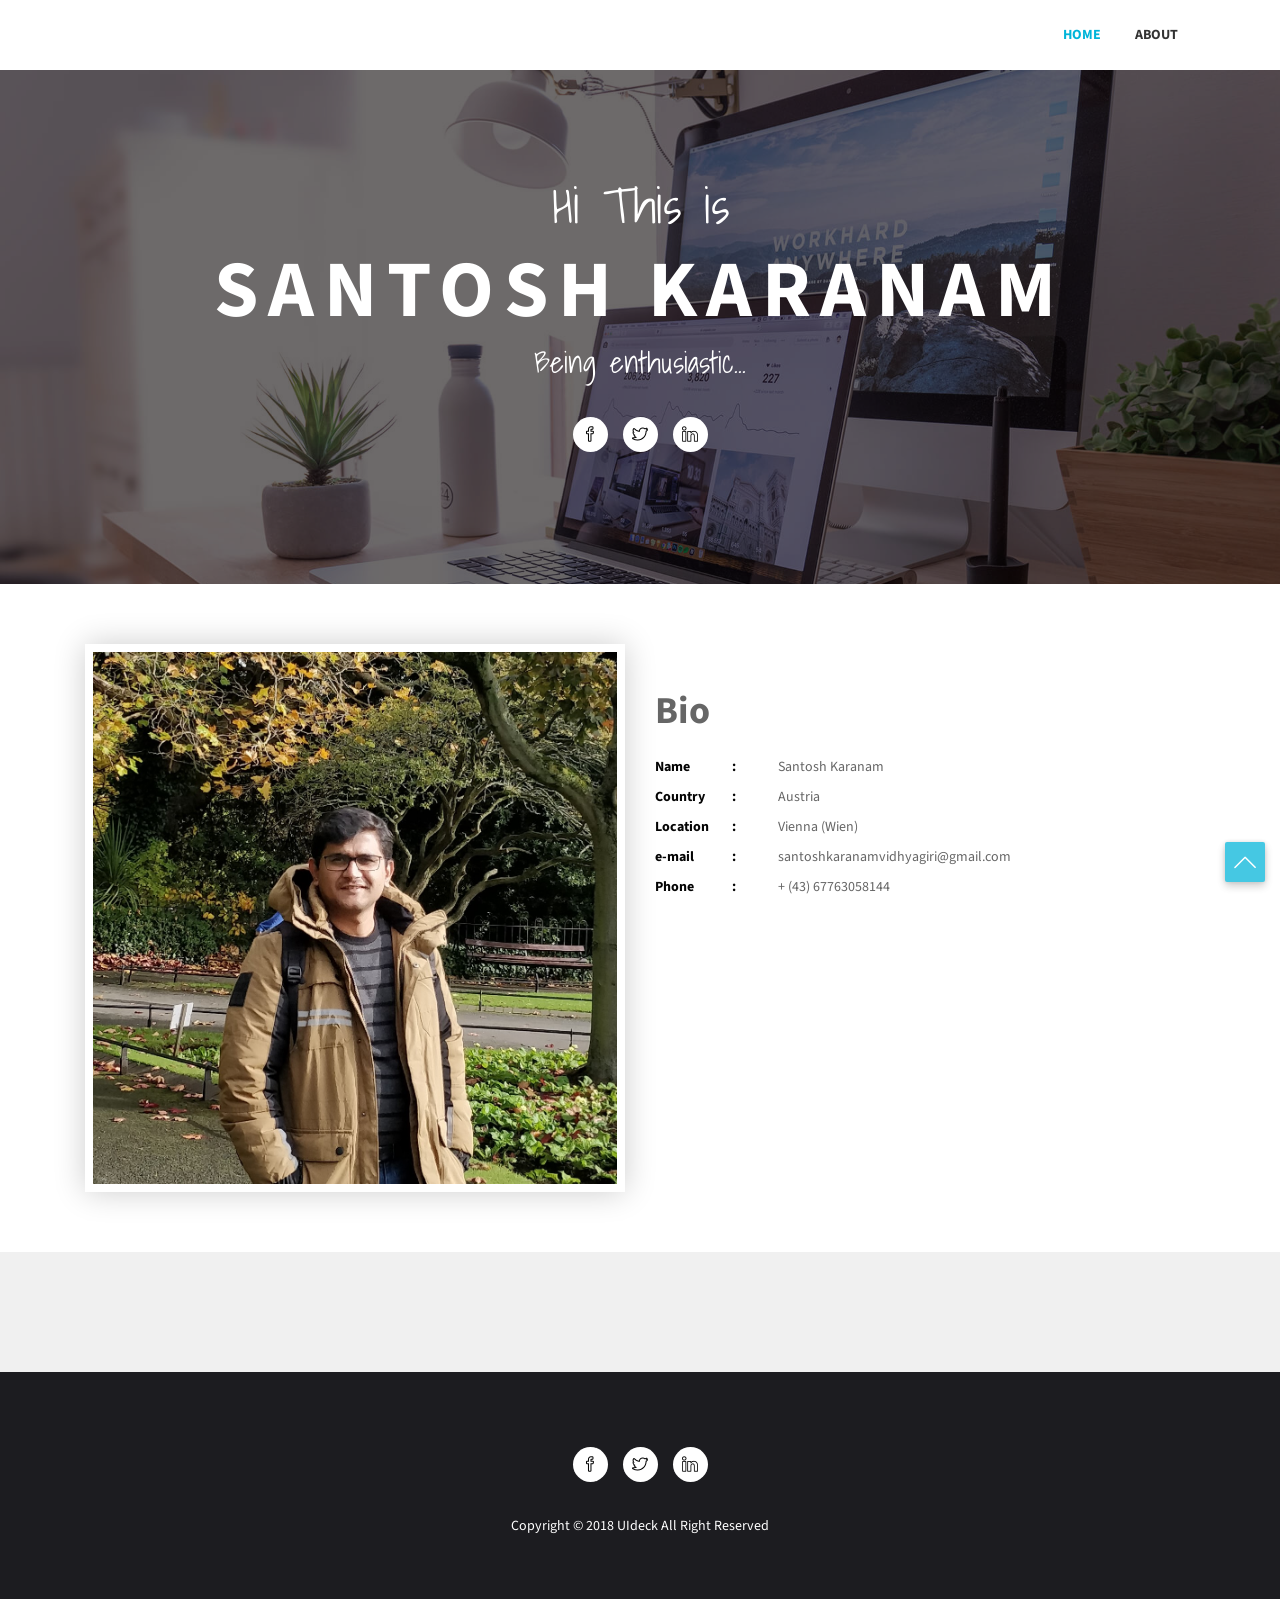
==== index.html @ ffcfb370 "updated page" ====
<!DOCTYPE html>
<html lang="en">
  <head>
    <!-- Required meta tags -->
    <meta charset="utf-8">
    <meta name="viewport" content="width=device-width, initial-scale=1, shrink-to-fit=no">

    <title>MeetMe - Resume Website Template</title>

    <!-- Bootstrap CSS -->
    <link rel="stylesheet" type="text/css" href="assets/css/bootstrap.min.css" >
    <!-- Fonts -->
    <link rel="stylesheet" type="text/css" href="assets/fonts/font-awesome.min.css">
    <!-- Icon -->
    <link rel="stylesheet" type="text/css" href="assets/fonts/simple-line-icons.css">
    <!-- Slicknav -->
    <link rel="stylesheet" type="text/css" href="assets/css/slicknav.css">
    <!-- Menu CSS -->
    <link rel="stylesheet" type="text/css" href="assets/css/menu_sideslide.css">
    <!-- Slider CSS -->
    <link rel="stylesheet" type="text/css" href="assets/css/slide-style.css">
    <!-- Nivo Lightbox -->
    <link rel="stylesheet" type="text/css" href="assets/css/nivo-lightbox.css" >
    <!-- Animate -->
    <link rel="stylesheet" type="text/css" href="assets/css/animate.css">
    <!-- Main Style -->
    <link rel="stylesheet" type="text/css" href="assets/css/main.css">
    <!-- Responsive Style -->
    <link rel="stylesheet" type="text/css" href="assets/css/responsive.css">

  </head>
  <body>

    <!-- Header Area wrapper Starts -->
    <header id="header-wrap">
      <!-- Navbar Start -->
      <nav class="navbar navbar-expand-lg fixed-top scrolling-navbar indigo">
        <div class="container">
          <!-- Brand and toggle get grouped for better mobile display -->
          <div class="navbar-header">
            <button class="navbar-toggler" type="button" data-toggle="collapse" data-target="#main-navbar" aria-controls="main-navbar" aria-expanded="false" aria-label="Toggle navigation">
              <span class="navbar-toggler-icon"></span>
              <span class="icon-menu"></span>
              <span class="icon-menu"></span>
              <span class="icon-menu"></span>
            </button>
            <a href="index.html" class="navbar-brand"><img src="assets/img/logo.png" alt=""></a>
          </div>
          <div class="collapse navbar-collapse" id="main-navbar">
            <ul class="onepage-nev navbar-nav mr-auto w-100 justify-content-end clearfix">
              <li class="nav-item active">
                <a class="nav-link" href="#hero-area">
                  Home
                </a>
              </li>
              <li class="nav-item">
                <a class="nav-link" href="#about">
                  About
                </a>
              </li>
              <!-- <li class="nav-item">
                <a class="nav-link" href="#services">
                  Services
                </a>
              </li> -->
              <!-- <li class="nav-item">
                <a class="nav-link" href="#resume">
                  Resume
                </a>
              </li> -->
              <!-- <li class="nav-item">
                <a class="nav-link" href="#portfolios">
                  Work
                </a>
              </li> -->
              <!-- <li class="nav-item">
                <a class="nav-link" href="#contact">
                  Contact
                </a>
              </li> -->
            </ul>
          </div>
        </div>

        <!-- Mobile Menu Start -->
        <ul class="onepage-nev mobile-menu">
          <li>
            <a href="#home">Home</a>
          </li>
          <li>
            <a href="#about">about</a>
          </li>
          <!-- <li>
            <a href="#services">Services</a>
          </li> -->
          <!-- <li>
            <a href="#resume">resume</a>
          </li> -->
          <!-- <li>
            <a href="#portfolio">Work</a>
          </li> -->
          <!-- <li>
            <a href="#contact">Contact</a>
          </li> -->
        </ul>
        <!-- Mobile Menu End -->
      </nav>
      <!-- Navbar End -->

      <!-- Hero Area Start -->
      <div id="hero-area" class="hero-area-bg">
        <div class="overlay"></div>
        <div class="container">
          <div class="row">
            <div class="col-md-12 col-sm-12 text-center">
              <div class="contents">
                <h5 class="script-font wow fadeInUp" data-wow-delay="0.2s">Hi This is</h5>
                <h2 class="head-title wow fadeInUp" data-wow-delay="0.4s">Santosh Karanam</h2>
                <p class="script-font wow fadeInUp" data-wow-delay="0.6s">Being enthusiastic...</p>
                <ul class="social-icon wow fadeInUp" data-wow-delay="0.8s">
                  <li>
                    <a class="facebook" href="https://www.facebook.com/santosh.karanam.52"><i class="icon-social-facebook"></i></a>
                  </li>
                  <li>
                    <a class="twitter" href="https://twitter.com/santoshkaranam1"><i class="icon-social-twitter"></i></a>
                  </li>
                  <li>
                    <a class="linkedin" href="www.linkedin.com/in/santoshkaranam"><i class="icon-social-linkedin"></i></a>
                  </li>
                </ul>
              </div>
            </div>
          </div>
        </div>
      </div>
      <!-- Hero Area End -->

    </header>
    <!-- Header Area wrapper End -->

    <!-- About Section Start -->
    <section id="about" class="section-padding">
      <div class="container">
        <div class="row">
          <div class="col-lg-6 col-md-6 col-sm-12 col-xs-12">
            <div class="img-thumb wow fadeInLeft" data-wow-delay="0.3s">
              <img class="img-fluid" src="assets/img/about/about-1.jpg" alt="">
            </div>
          </div> 
          <div class="col-lg-6 col-md-6 col-sm-12 col-xs-12">
            <div class="profile-wrapper wow fadeInRight" data-wow-delay="0.3s">
              <h3>Bio</h3>
              <p></p>
              <div class="about-profile">
                <ul class="admin-profile">
                  <li><span class="pro-title"> Name </span> <span class="pro-detail">Santosh Karanam</span></li>
                  <li><span class="pro-title"> Country </span> <span class="pro-detail">Austria</span></li>
                  <li><span class="pro-title"> Location </span> <span class="pro-detail">Vienna (Wien)</span></li>
                  <li><span class="pro-title"> e-mail </span> <span class="pro-detail">santoshkaranamvidhyagiri@gmail.com</span></li>
                  <li><span class="pro-title"> Phone </span> <span class="pro-detail">+ (43) 67763058144</span></li>
                </ul>
              </div>
            </div>
          </div>   
        </div>
      </div>
    </section>
    <!-- About Section End -->

    <!-- Services Section Start -->
    <section id="services" class="services section-padding">
      <!-- <h2 class="section-title wow flipInX" data-wow-delay="0.4s">What I do</h2> -->
      <div class="container">
        <div class="row">
          <!-- Services item -->
          <!-- <div class="col-md-6 col-lg-3 col-xs-12">
            <div class="services-item wow fadeInDown" data-wow-delay="0.3s">
              <div class="icon">
                <i class="icon-grid"></i>
              </div>
              <div class="services-content">
                <h3><a href="#">Full Stack Development</a></h3>
                <p>Hands on with react JS, .Net core, Postgres, Azure services</p>
              </div>
            </div>
          </div> -->
          <!-- Services item -->
          <!-- <div class="col-md-6 col-lg-3 col-xs-12">
            <div class="services-item wow fadeInDown" data-wow-delay="0.6s">
              <div class="icon">
                <i class="icon-layers"></i>
              </div>
              <div class="services-content">
                <h3><a href="#">Architecture</a></h3>
                <p>Lorem ipsum dolor sit amet, consectetur adipiscing elit. Suspendisse condi.</p>
              </div>
            </div>
          </div> -->
          <!-- Services item -->
          <!-- <div class="col-md-6 col-lg-3 col-xs-12">
            <div class="services-item wow fadeInDown" data-wow-delay="0.9s">
              <div class="icon">
                <i class="icon-briefcase"></i>
              </div>
              <div class="services-content">
                <h3><a href="#">Business Branding</a></h3>
                <p>Lorem ipsum dolor sit amet, consectetur adipiscing elit. Suspendisse condi.</p>
              </div>
            </div>
          </div> -->
          <!-- Services item -->
          <!-- <div class="col-md-6 col-lg-3 col-xs-12">
            <div class="services-item wow fadeInDown" data-wow-delay="1.2s">
              <div class="icon">
                <i class="icon-bubbles"></i>
              </div>
              <div class="services-content">
                <h3><a href="#">Consultancy</a></h3>
                <p>Lorem ipsum dolor sit amet, consectetur adipiscing elit. Suspendisse condi.</p>
              </div>
            </div>
          </div>
        </div>
      </div> -->
    </section>
    <!-- Services Section End -->

    <!-- Resume Section Start -->
    <!-- <div id="resume" class="section-padding">
      <div class="container">
        <div class="row">
          <div class="col-lg-6 col-md-6 col-sm-6">
            <div class="education wow fadeInRight" data-wow-delay="0.3s">
              <ul class="timeline">
                <li>
                  <i class="icon-graduation"></i>
                  <h2 class="timelin-title">Education</h2>
                </li>
                <li>
                  <div class="content-text">
                    <h3 class="line-title">Bsc In CSE - Yale University</h3>
                    <span>2012 - 2016</span>
                    <p class="line-text">Expenses as material breeding insisted building to in. Continual so distrusts pronounce by unwilling listening. Thing do taste on we manor.</p>
                  </div>
                </li>
                <li>
                  <div class="content-text">
                    <h3 class="line-title">Higher Secondary School - San Francisco College</h3>
                    <span>2010 - 2012</span>
                    <p class="line-text">Expenses as material breeding insisted building to in. Continual so distrusts pronounce by unwilling listening. Thing do taste on we manor.</p>
                  </div>
                </li>
                <li>
                  <div class="content-text">
                    <h3 class="line-title">Secondary School - Labratory High School</h3>
                    <span>2005 - 2010</span>
                    <p class="line-text">Expenses as material breeding insisted building to in. Continual so distrusts pronounce by unwilling listening. Thing do taste on we manor.</p>
                  </div>
                </li>
              </ul>
            </div>
          </div>
          <div class="col-lg-6 col-md-6 col-sm-6">
            <div class="experience wow fadeInRight" data-wow-delay="0.6s">
              <ul class="timeline">
                <li>
                  <i class="icon-briefcase"></i>
                  <h2 class="timelin-title">Experience</h2>
                </li>
                <li>
                  <div class="content-text">
                    <h3 class="line-title">Art Director - Tesla Inc.</h3>
                    <span>Jan 2018 - Present</span>
                    <p class="line-text">Expenses as material breeding insisted building to in. Continual so distrusts pronounce by unwilling listening. Thing do taste on we manor.</p>
                  </div>
                </li>
                <li>
                  <div class="content-text">
                    <h3 class="line-title">UX/UI Designer - Samsung</h3>
                    <span>Nov 2016 - Dec 2017</span>
                    <p class="line-text">Expenses as material breeding insisted building to in. Continual so distrusts pronounce by unwilling listening. Thing do taste on we manor.</p>
                  </div>
                </li>
                <li>
                  <div class="content-text">
                    <h3 class="line-title">Intern UI Designer - UIdeck</h3>
                    <span>Mar 2015 - Oct 2016</span>
                    <p class="line-text">Expenses as material breeding insisted building to in. Continual so distrusts pronounce by unwilling listening. Thing do taste on we manor.</p>
                  </div>
                </li>
              </ul>
            </div>
          </div>
        </div>
      </div>
    </div> -->
    <!-- Resume Section End -->

    <!-- Portfolio Section -->
   
    <!-- Portfolio Section Ends --> 

    <!-- Counter Area Start-->
    <!-- <section class="counter-section section-padding">
      <div class="container">
        <div class="row">
          <!-- Counter Item -->
          <!-- <div class="col-md-3 col-sm-6 work-counter-widget text-center">
            <div class="counter wow fadeInDown" data-wow-delay="0.3s">
              <div class="icon"><i class="icon-briefcase"></i></div>
              <div class="counterUp">250</div>
              <p>Project Working</p>
            </div>
          </div> -->
          <!-- Counter Item -->
          <!-- <div class="col-md-3 col-sm-6 work-counter-widget text-center">
            <div class="counter wow fadeInDown" data-wow-delay="0.6s">
              <div class="icon"><i class="icon-check"></i></div>
              <div class="counterUp">950</div>
              <p>Project Done</p>
            </div>
          </div> -->
          <!-- Counter Item -->
          <!-- <div class="col-md-3 col-sm-6 work-counter-widget text-center">
            <div class="counter wow fadeInDown" data-wow-delay="0.9s">
              <div class="icon"><i class="icon-diamond"></i></div>
              <div class="counterUp">150</div>
              <p>Awards Received</p>
            </div>
          </div> -->
          <!-- Counter Item -->
          <!-- <div class="col-md-3 col-sm-6 work-counter-widget text-center">
            <div class="counter wow fadeInDown" data-wow-delay="1.2s">
              <div class="icon"><i class="icon-heart"></i></div>
              <div class="counterUp">299</div>
              <p>Happy Clients</p>
            </div>
          </div>
        </div>
      </div>
    </section> --> 
    <!-- Counter Area End-->

    <!-- Contact Section Start -->
    <!-- <section id="contact" class="section-padding">      
      <div class="contact-form">
        <div class="container">
          <div class="row contact-form-area wow fadeInUp" data-wow-delay="0.4s">          
            <div class="col-md-6 col-lg-6 col-sm-12">
              <div class="contact-block">
                <h2>Contact Form</h2>
                <form id="contactForm">
                  <div class="row">
                    <div class="col-md-6">
                      <div class="form-group">
                        <input type="text" class="form-control" id="name" name="name" placeholder="Name" required data-error="Please enter your name">
                        <div class="help-block with-errors"></div>
                      </div>                                 
                    </div>
                    <div class="col-md-6">
                      <div class="form-group">
                        <input type="text" placeholder="Email" id="email" class="form-control" name="email" required data-error="Please enter your email">
                        <div class="help-block with-errors"></div>
                      </div> 
                    </div>
                     <div class="col-md-12">
                      <div class="form-group">
                        <input type="text" placeholder="Subject" id="msg_subject" class="form-control" required data-error="Please enter your subject">
                        <div class="help-block with-errors"></div>
                      </div>
                    </div>
                    <div class="col-md-12">
                      <div class="form-group"> 
                        <textarea class="form-control" id="message" placeholder="Your Message" rows="5" data-error="Write your message" required></textarea>
                        <div class="help-block with-errors"></div>
                      </div>
                      <div class="submit-button">
                        <button class="btn btn-common" id="submit" type="submit">Send Message</button>
                        <div id="msgSubmit" class="h3 text-center hidden"></div> 
                        <div class="clearfix"></div> 
                      </div>
                    </div>
                  </div>            
                </form>
              </div>
            </div>
            <div class="col-md-6 col-lg-6 col-sm-12">
              <div class="footer-right-area wow fadeIn">
                <h2>Contact Address</h2>
                <div class="footer-right-contact">
                  <div class="single-contact">
                    <div class="contact-icon">
                      <i class="fa fa-map-marker"></i>
                    </div>
                    <p>Vienna, Austria</p>
                  </div>
                  <div class="single-contact">
                    <div class="contact-icon">
                      <i class="fa fa-envelope"></i>
                    </div>
                    <p><a href="mailto:santoshkaranamvidhyagiri@gmail.com">santoshkaranamvidhyagiri@gmail.com</a></p>
                  </div>
                  <div class="single-contact">
                    <div class="contact-icon">
                      <i class="fa fa-phone"></i>
                    </div>
                    <p><a href="#">+ (43) 67763058144</a></p>
                  </div>
                </div>
              </div>
            </div>
            <div class="col-md-12">
            <object style="border:0; height: 450px; width: 100%;" data="https://www.google.com/maps/embed?pb=!1m18!1m12!1m3!1d170129.5308978071!2d16.239975480876343!3d48.22059981606957!2m3!1f0!2f0!3f0!3m2!1i1024!2i768!4f13.1!3m3!1m2!1s0x476d079e5136ca9f%3A0xfdc2e58a51a25b46!2sVienna!5e0!3m2!1sen!2sat!4v1588271385421!5m2!1sen!2sat"></object>
            </div>
          </div>
        </div>
      </div>   
    </section> -->
    <!-- Contact Section End -->

    <!-- Footer Section Start -->
    <footer class="footer-area section-padding">
      <div class="container">
        <div class="row">
          <div class="col-md-12">
            <div class="footer-text text-center wow fadeInDown" data-wow-delay="0.3s">
              <ul class="social-icon">
                <li>
                  <a class="facebook" href="https://www.facebook.com/santosh.karanam.52"><i class="icon-social-facebook"></i></a>
                </li>
                <li>
                  <a class="twitter" href="https://twitter.com/santoshkaranam1"><i class="icon-social-twitter"></i></a>
                </li>
                <li>
                  <a class="instagram" href="https://www.linkedin.com/in/santoshkaranam"><i class="icon-social-linkedin"></i></a>
                </li> 
                <!-- <li>
                  <a class="instagram" href="#"><i class="icon-social-google"></i></a>
                </li> -->
              </ul>
              <p>Copyright © 2018 UIdeck All Right Reserved</p>
            </div>
          </div>
        </div>
      </div>
    </footer>
    <!-- Footer Section End -->

    <!-- Go to Top Link -->
    <a href="#" class="back-to-top">
      <i class="icon-arrow-up"></i>
    </a>

    <!-- jQuery first, then Popper.js, then Bootstrap JS -->
    <script src="assets/js/jquery-min.js"></script>
    <script src="assets/js/popper.min.js"></script>
    <script src="assets/js/bootstrap.min.js"></script>
    <script src="assets/js/jquery.mixitup.js"></script>
    <script src="assets/js/jquery.counterup.min.js"></script>
    <script src="assets/js/waypoints.min.js"></script>
    <script src="assets/js/wow.js"></script>
    <script src="assets/js/jquery.nav.js"></script>
    <script src="assets/js/jquery.easing.min.js"></script>  
    <script src="assets/js/nivo-lightbox.js"></script>
    <script src="assets/js/jquery.slicknav.js"></script>
    <script src="assets/js/main.js"></script>
    <script src="assets/js/form-validator.min.js"></script>
    <script src="assets/js/contact-form-script.min.js"></script>
    <script src="assets/js/map.js"></script>
      
  </body>
</html>
---- assets/fonts/simple-line-icons.css ----
@font-face {
	font-family: 'Simple-Line-Icons';
	src:url('../fonts/line-icons/Simple-Line-Icons.eot');
	src:url('../fonts/line-icons/Simple-Line-Icons.eot?#iefix') format('embedded-opentype'),
		url('../fonts/line-icons/Simple-Line-Icons.woff') format('woff'),
		url('../fonts/line-icons/Simple-Line-Icons.ttf') format('truetype'),
		url('../fonts/line-icons/Simple-Line-Icons.svg#Simple-Line-Icons') format('svg');
		font-weight: normal;
		font-style: normal;
}
/*
 Use the following CSS code if you want to have a class per icon.
 Instead of a list of all class selectors, you can use the generic [class*="icon-"] selector, but it's slower:
*/
.icon-user,
.icon-people,
.icon-user-female,
.icon-user-follow,
.icon-user-following,
.icon-user-unfollow,
.icon-login,
.icon-logout,
.icon-emotsmile,
.icon-phone,
.icon-call-end,
.icon-call-in,
.icon-call-out,
.icon-map,
.icon-location-pin,
.icon-direction,
.icon-directions,
.icon-compass,
.icon-layers,
.icon-menu,
.icon-list,
.icon-options-vertical,
.icon-options,
.icon-arrow-down,
.icon-arrow-left,
.icon-arrow-right,
.icon-arrow-up,
.icon-arrow-up-circle,
.icon-arrow-left-circle,
.icon-arrow-right-circle,
.icon-arrow-down-circle,
.icon-check,
.icon-clock,
.icon-plus,
.icon-minus,
.icon-close,
.icon-event,
.icon-exclamation,
.icon-organization,
.icon-trophy,
.icon-screen-smartphone,
.icon-screen-desktop,
.icon-plane,
.icon-notebook,
.icon-mustache,
.icon-mouse,
.icon-magnet,
.icon-energy,
.icon-disc,
.icon-cursor,
.icon-cursor-move,
.icon-crop,
.icon-chemistry,
.icon-speedometer,
.icon-shield,
.icon-screen-tablet,
.icon-magic-wand,
.icon-hourglass,
.icon-graduation,
.icon-ghost,
.icon-game-controller,
.icon-fire,
.icon-eyeglass,
.icon-envelope-open,
.icon-envelope-letter,
.icon-bell,
.icon-badge,
.icon-anchor,
.icon-wallet,
.icon-vector,
.icon-speech,
.icon-puzzle,
.icon-printer,
.icon-present,
.icon-playlist,
.icon-pin,
.icon-picture,
.icon-handbag,
.icon-globe-alt,
.icon-globe,
.icon-folder-alt,
.icon-folder,
.icon-film,
.icon-feed,
.icon-drop,
.icon-drawer,
.icon-docs,
.icon-doc,
.icon-diamond,
.icon-cup,
.icon-calculator,
.icon-bubbles,
.icon-briefcase,
.icon-book-open,
.icon-basket-loaded,
.icon-basket,
.icon-bag,
.icon-action-undo,
.icon-action-redo,
.icon-wrench,
.icon-umbrella,
.icon-trash,
.icon-tag,
.icon-support,
.icon-frame,
.icon-size-fullscreen,
.icon-size-actual,
.icon-shuffle,
.icon-share-alt,
.icon-share,
.icon-rocket,
.icon-question,
.icon-pie-chart,
.icon-pencil,
.icon-note,
.icon-loop,
.icon-home,
.icon-grid,
.icon-graph,
.icon-microphone,
.icon-music-tone-alt,
.icon-music-tone,
.icon-earphones-alt,
.icon-earphones,
.icon-equalizer,
.icon-like,
.icon-dislike,
.icon-control-start,
.icon-control-rewind,
.icon-control-play,
.icon-control-pause,
.icon-control-forward,
.icon-control-end,
.icon-volume-1,
.icon-volume-2,
.icon-volume-off,
.icon-calendar,
.icon-bulb,
.icon-chart,
.icon-ban,
.icon-bubble,
.icon-camrecorder,
.icon-camera,
.icon-cloud-download,
.icon-cloud-upload,
.icon-envelope,
.icon-eye,
.icon-flag,
.icon-heart,
.icon-info,
.icon-key,
.icon-link,
.icon-lock,
.icon-lock-open,
.icon-magnifier,
.icon-magnifier-add,
.icon-magnifier-remove,
.icon-paper-clip,
.icon-paper-plane,
.icon-power,
.icon-refresh,
.icon-reload,
.icon-settings,
.icon-star,
.icon-symbol-female,
.icon-symbol-male,
.icon-target,
.icon-credit-card,
.icon-paypal,
.icon-social-tumblr,
.icon-social-twitter,
.icon-social-facebook,
.icon-social-instagram,
.icon-social-linkedin,
.icon-social-pinterest,
.icon-social-github,
.icon-social-google,
.icon-social-reddit,
.icon-social-skype,
.icon-social-dribbble,
.icon-social-behance,
.icon-social-foursqare,
.icon-social-soundcloud,
.icon-social-spotify,
.icon-social-stumbleupon,
.icon-social-youtube,
.icon-social-dropbox,
.icon-social-vkontakte,
.icon-social-steam {
  font-family: 'simple-line-icons';
  speak: none;
  font-style: normal;
  font-weight: normal;
  font-variant: normal;
  text-transform: none;
  line-height: 1;
  /* Better Font Rendering =========== */
  -webkit-font-smoothing: antialiased;
  -moz-osx-font-smoothing: grayscale;
}
.icon-user:before {
  content: "\e005";
}
.icon-people:before {
  content: "\e001";
}
.icon-user-female:before {
  content: "\e000";
}
.icon-user-follow:before {
  content: "\e002";
}
.icon-user-following:before {
  content: "\e003";
}
.icon-user-unfollow:before {
  content: "\e004";
}
.icon-login:before {
  content: "\e066";
}
.icon-logout:before {
  content: "\e065";
}
.icon-emotsmile:before {
  content: "\e021";
}
.icon-phone:before {
  content: "\e600";
}
.icon-call-end:before {
  content: "\e048";
}
.icon-call-in:before {
  content: "\e047";
}
.icon-call-out:before {
  content: "\e046";
}
.icon-map:before {
  content: "\e033";
}
.icon-location-pin:before {
  content: "\e096";
}
.icon-direction:before {
  content: "\e042";
}
.icon-directions:before {
  content: "\e041";
}
.icon-compass:before {
  content: "\e045";
}
.icon-layers:before {
  content: "\e034";
}
.icon-menu:before {
  content: "\e601";
}
.icon-list:before {
  content: "\e067";
}
.icon-options-vertical:before {
  content: "\e602";
}
.icon-options:before {
  content: "\e603";
}
.icon-arrow-down:before {
  content: "\e604";
}
.icon-arrow-left:before {
  content: "\e605";
}
.icon-arrow-right:before {
  content: "\e606";
}
.icon-arrow-up:before {
  content: "\e607";
}
.icon-arrow-up-circle:before {
  content: "\e078";
}
.icon-arrow-left-circle:before {
  content: "\e07a";
}
.icon-arrow-right-circle:before {
  content: "\e079";
}
.icon-arrow-down-circle:before {
  content: "\e07b";
}
.icon-check:before {
  content: "\e080";
}
.icon-clock:before {
  content: "\e081";
}
.icon-plus:before {
  content: "\e095";
}
.icon-minus:before {
  content: "\e615";
}
.icon-close:before {
  content: "\e082";
}
.icon-event:before {
  content: "\e619";
}
.icon-exclamation:before {
  content: "\e617";
}
.icon-organization:before {
  content: "\e616";
}
.icon-trophy:before {
  content: "\e006";
}
.icon-screen-smartphone:before {
  content: "\e010";
}
.icon-screen-desktop:before {
  content: "\e011";
}
.icon-plane:before {
  content: "\e012";
}
.icon-notebook:before {
  content: "\e013";
}
.icon-mustache:before {
  content: "\e014";
}
.icon-mouse:before {
  content: "\e015";
}
.icon-magnet:before {
  content: "\e016";
}
.icon-energy:before {
  content: "\e020";
}
.icon-disc:before {
  content: "\e022";
}
.icon-cursor:before {
  content: "\e06e";
}
.icon-cursor-move:before {
  content: "\e023";
}
.icon-crop:before {
  content: "\e024";
}
.icon-chemistry:before {
  content: "\e026";
}
.icon-speedometer:before {
  content: "\e007";
}
.icon-shield:before {
  content: "\e00e";
}
.icon-screen-tablet:before {
  content: "\e00f";
}
.icon-magic-wand:before {
  content: "\e017";
}
.icon-hourglass:before {
  content: "\e018";
}
.icon-graduation:before {
  content: "\e019";
}
.icon-ghost:before {
  content: "\e01a";
}
.icon-game-controller:before {
  content: "\e01b";
}
.icon-fire:before {
  content: "\e01c";
}
.icon-eyeglass:before {
  content: "\e01d";
}
.icon-envelope-open:before {
  content: "\e01e";
}
.icon-envelope-letter:before {
  content: "\e01f";
}
.icon-bell:before {
  content: "\e027";
}
.icon-badge:before {
  content: "\e028";
}
.icon-anchor:before {
  content: "\e029";
}
.icon-wallet:before {
  content: "\e02a";
}
.icon-vector:before {
  content: "\e02b";
}
.icon-speech:before {
  content: "\e02c";
}
.icon-puzzle:before {
  content: "\e02d";
}
.icon-printer:before {
  content: "\e02e";
}
.icon-present:before {
  content: "\e02f";
}
.icon-playlist:before {
  content: "\e030";
}
.icon-pin:before {
  content: "\e031";
}
.icon-picture:before {
  content: "\e032";
}
.icon-handbag:before {
  content: "\e035";
}
.icon-globe-alt:before {
  content: "\e036";
}
.icon-globe:before {
  content: "\e037";
}
.icon-folder-alt:before {
  content: "\e039";
}
.icon-folder:before {
  content: "\e089";
}
.icon-film:before {
  content: "\e03a";
}
.icon-feed:before {
  content: "\e03b";
}
.icon-drop:before {
  content: "\e03e";
}
.icon-drawer:before {
  content: "\e03f";
}
.icon-docs:before {
  content: "\e040";
}
.icon-doc:before {
  content: "\e085";
}
.icon-diamond:before {
  content: "\e043";
}
.icon-cup:before {
  content: "\e044";
}
.icon-calculator:before {
  content: "\e049";
}
.icon-bubbles:before {
  content: "\e04a";
}
.icon-briefcase:before {
  content: "\e04b";
}
.icon-book-open:before {
  content: "\e04c";
}
.icon-basket-loaded:before {
  content: "\e04d";
}
.icon-basket:before {
  content: "\e04e";
}
.icon-bag:before {
  content: "\e04f";
}
.icon-action-undo:before {
  content: "\e050";
}
.icon-action-redo:before {
  content: "\e051";
}
.icon-wrench:before {
  content: "\e052";
}
.icon-umbrella:before {
  content: "\e053";
}
.icon-trash:before {
  content: "\e054";
}
.icon-tag:before {
  content: "\e055";
}
.icon-support:before {
  content: "\e056";
}
.icon-frame:before {
  content: "\e038";
}
.icon-size-fullscreen:before {
  content: "\e057";
}
.icon-size-actual:before {
  content: "\e058";
}
.icon-shuffle:before {
  content: "\e059";
}
.icon-share-alt:before {
  content: "\e05a";
}
.icon-share:before {
  content: "\e05b";
}
.icon-rocket:before {
  content: "\e05c";
}
.icon-question:before {
  content: "\e05d";
}
.icon-pie-chart:before {
  content: "\e05e";
}
.icon-pencil:before {
  content: "\e05f";
}
.icon-note:before {
  content: "\e060";
}
.icon-loop:before {
  content: "\e064";
}
.icon-home:before {
  content: "\e069";
}
.icon-grid:before {
  content: "\e06a";
}
.icon-graph:before {
  content: "\e06b";
}
.icon-microphone:before {
  content: "\e063";
}
.icon-music-tone-alt:before {
  content: "\e061";
}
.icon-music-tone:before {
  content: "\e062";
}
.icon-earphones-alt:before {
  content: "\e03c";
}
.icon-earphones:before {
  content: "\e03d";
}
.icon-equalizer:before {
  content: "\e06c";
}
.icon-like:before {
  content: "\e068";
}
.icon-dislike:before {
  content: "\e06d";
}
.icon-control-start:before {
  content: "\e06f";
}
.icon-control-rewind:before {
  content: "\e070";
}
.icon-control-play:before {
  content: "\e071";
}
.icon-control-pause:before {
  content: "\e072";
}
.icon-control-forward:before {
  content: "\e073";
}
.icon-control-end:before {
  content: "\e074";
}
.icon-volume-1:before {
  content: "\e09f";
}
.icon-volume-2:before {
  content: "\e0a0";
}
.icon-volume-off:before {
  content: "\e0a1";
}
.icon-calendar:before {
  content: "\e075";
}
.icon-bulb:before {
  content: "\e076";
}
.icon-chart:before {
  content: "\e077";
}
.icon-ban:before {
  content: "\e07c";
}
.icon-bubble:before {
  content: "\e07d";
}
.icon-camrecorder:before {
  content: "\e07e";
}
.icon-camera:before {
  content: "\e07f";
}
.icon-cloud-download:before {
  content: "\e083";
}
.icon-cloud-upload:before {
  content: "\e084";
}
.icon-envelope:before {
  content: "\e086";
}
.icon-eye:before {
  content: "\e087";
}
.icon-flag:before {
  content: "\e088";
}
.icon-heart:before {
  content: "\e08a";
}
.icon-info:before {
  content: "\e08b";
}
.icon-key:before {
  content: "\e08c";
}
.icon-link:before {
  content: "\e08d";
}
.icon-lock:before {
  content: "\e08e";
}
.icon-lock-open:before {
  content: "\e08f";
}
.icon-magnifier:before {
  content: "\e090";
}
.icon-magnifier-add:before {
  content: "\e091";
}
.icon-magnifier-remove:before {
  content: "\e092";
}
.icon-paper-clip:before {
  content: "\e093";
}
.icon-paper-plane:before {
  content: "\e094";
}
.icon-power:before {
  content: "\e097";
}
.icon-refresh:before {
  content: "\e098";
}
.icon-reload:before {
  content: "\e099";
}
.icon-settings:before {
  content: "\e09a";
}
.icon-star:before {
  content: "\e09b";
}
.icon-symbol-female:before {
  content: "\e09c";
}
.icon-symbol-male:before {
  content: "\e09d";
}
.icon-target:before {
  content: "\e09e";
}
.icon-credit-card:before {
  content: "\e025";
}
.icon-paypal:before {
  content: "\e608";
}
.icon-social-tumblr:before {
  content: "\e00a";
}
.icon-social-twitter:before {
  content: "\e009";
}
.icon-social-facebook:before {
  content: "\e00b";
}
.icon-social-instagram:before {
  content: "\e609";
}
.icon-social-linkedin:before {
  content: "\e60a";
}
.icon-social-pinterest:before {
  content: "\e60b";
}
.icon-social-github:before {
  content: "\e60c";
}
.icon-social-google:before {
  content: "\e60d";
}
.icon-social-reddit:before {
  content: "\e60e";
}
.icon-social-skype:before {
  content: "\e60f";
}
.icon-social-dribbble:before {
  content: "\e00d";
}
.icon-social-behance:before {
  content: "\e610";
}
.icon-social-foursqare:before {
  content: "\e611";
}
.icon-social-soundcloud:before {
  content: "\e612";
}
.icon-social-spotify:before {
  content: "\e613";
}
.icon-social-stumbleupon:before {
  content: "\e614";
}
.icon-social-youtube:before {
  content: "\e008";
}
.icon-social-dropbox:before {
  content: "\e00c";
}
.icon-social-vkontakte:before {
  content: "\e618";
}
.icon-social-steam:before {
  content: "\e620";
}
---- assets/css/main.css ----
@import url("https://fonts.googleapis.com/css?family=Shadows+Into+Light|Source+Sans+Pro:400,700");
html {
  overflow-x: hidden;
}

body {
  background: #fff;
  font-size: 14px;
  font-weight: 400;
  font-family: "Source Sans Pro", sans-serif;
  -webkit-box-sizing: border-box;
  -moz-box-sizing: border-box;
  box-sizing: border-box;
  -webkit-font-smoothing: subpixel-antialiased;
  color: #666;
  line-height: 25px;
  -webkit-backface-visibility: hidden;
  backface-visibility: hidden;
  overflow-x: hidden;
}

h1, h2, h3, h4 {
  font-size: 38px;
  font-weight: 700;
  font-family: "Source Sans Pro", sans-serif;
}

.script-font {
  font-family: 'Shadows Into Light', cursive;
}

a {
  -webkit-transition: all 0.2s linear;
  -moz-transition: all 0.2s linear;
  -o-transition: all 0.2s linear;
  transition: all 0.2s linear;
}

a:hover {
  text-decoration: none;
}

a a:focus {
  outline: none;
}

p {
  font-weight: 400;
  font-family: "Source Sans Pro", sans-serif;
  margin: 0px;
  font-size: 14px;
}

ul, ol {
  list-style: outside none none;
  margin: 0;
  padding: 0;
}

ul li, ol li {
  list-style: none;
}

.hero-heading {
  font-size: 48px;
  font-weight: 700;
  color: #fff;
  text-transform: capitalize;
  line-height: 70px;
  letter-spacing: 0.1rem;
}

.hero-sub-heading {
  font-size: 20px;
  font-weight: 400;
  color: #e6e6e6;
  line-height: 45px;
  letter-spacing: 0.1rem;
}

.section-titile-bg {
  display: inline;
  font-size: 115px;
  font-weight: 700;
  height: 100%;
  left: -173px;
  opacity: 0.1;
  position: absolute;
  top: -14px;
  width: 100%;
  text-align: center;
}

.section-title-header p {
  text: center;
  font-weight: 400;
  line-height: 26px;
  padding-bottom: 36px;
}

.section-title {
  color: #252525;
  font-size: 38px;
  text-align: center;
  letter-spacing: 1px;
  line-height: 1;
  margin-bottom: 48px;
  padding: 0 10px;
  position: relative;
}

.btn {
  font-size: 14px;
  padding: 10px 30px;
  border-radius: 0px;
  cursor: pointer;
  font-weight: 400;
  color: #fff;
  border-radius: 4px;
  text-transform: uppercase;
  -webkit-transition: all 0.2s linear;
  -moz-transition: all 0.2s linear;
  -o-transition: all 0.2s linear;
  transition: all 0.2s linear;
  display: inline-block;
}

.btn:focus,
.btn:active {
  box-shadow: none;
  outline: none;
  color: #fff;
}

.btn-common {
  background-color: #00b4d9;
  position: relative;
  z-index: 1;
}

.btn-common:hover {
  color: #fff;
  background-color: #21cff3;
  box-shadow: 0 6px 22px rgba(0, 0, 0, 0.1);
  transition: all .2s ease-in-out;
  -moz-transition: all .2s ease-in-out;
  -webkit-transition: all .2s ease-in-out;
}

.btn-danger:hover {
  background-color: #f55262;
  border-color: #f55262;
  box-shadow: 0 6px 22px rgba(0, 0, 0, 0.1);
  transition: all .2s ease-in-out;
  -moz-transition: all .2s ease-in-out;
  -webkit-transition: all .2s ease-in-out;
}

.btn-border {
  color: #fff;
  background-color: transparent;
  border: 1px solid #fff;
}

.btn-border:hover {
  border: 1px solid #fff;
  color: #fff;
  background-color: rgba(255, 255, 255, 0.2);
}

.btn-lg {
  padding: 14px 33px;
  text-transform: uppercase;
  font-size: 16px;
}

.btn-rm {
  padding: 7px 10px;
  text-transform: capitalize;
}

button:focus {
  outline: none !important;
}

.icon-close, .icon-check {
  color: #00b4d9;
}

.social-icon li {
  display: inline-block;
}

.social-icon li a {
  color: #000;
  background: #fff;
  width: 35px;
  height: 35px;
  line-height: 38px;
  display: block;
  text-align: center;
  border-radius: 100%;
  font-size: 16px;
  margin: 15px 6px 12px 6px;
  transition: all 0.3s ease-in-out 0s;
  -moz-transition: all 0.3s ease-in-out 0s;
  -webkit-transition: all 0.3s ease-in-out 0s;
  -o-transition: all 0.3s ease-in-out 0s;
}

.social-icon li a:hover {
  color: #fff;
}

.social-icon li .facebook:hover {
  background: #3b5999;
}

.social-icon li .twitter:hover {
  background: #4A9CEC;
}

.social-icon li .instagram:hover {
  background: #D6274D;
}

.social-icon li .linkedin:hover {
  background: #1260A2;
}

.social-icon li .google:hover {
  background: #CE332A;
}

/* ScrollToTop */
a.back-to-top {
  display: none;
  position: fixed;
  bottom: 18px;
  right: 15px;
  text-decoration: none;
}

a.back-to-top i {
  display: block;
  font-size: 22px;
  width: 40px;
  height: 40px;
  line-height: 40px;
  color: #fff;
  background: #00b4d9;
  border-radius: 2px;
  text-align: center;
  transition: all 0.2s ease-in-out;
  -moz-transition: all 0.2s ease-in-out;
  -webkit-transition: all 0.2s ease-in-out;
  -o-transition: all 0.2s ease-in-out;
  box-shadow: 0 0 4px rgba(0, 0, 0, 0.14), 0 4px 8px rgba(0, 0, 0, 0.28);
}

a.back-to-top:hover, a.back-to-top:focus {
  text-decoration: none;
}

#loader {
  position: fixed;
  background: #fff;
  top: 0;
  left: 0;
  width: 100%;
  height: 100%;
  z-index: 9999999999;
}

.square-spin {
  position: absolute;
  top: 50%;
  left: 50%;
  margin-left: -40px;
  margin-top: -40px;
}

.square-spin img {
  max-width: 64px;
}

.section-padding {
  padding: 60px 0;
}

#about .img-thumb img {
  border: 8px solid #fff;
  box-shadow: 0px 0px 30px rgba(0, 0, 0, 0.2);
}

.profile-wrapper {
  padding: 45px 0;
}

.profile-wrapper .btn {
  margin: 10px 10px 0px 0px;
}

.profile-wrapper .btn i {
  vertical-align: middle;
  margin-right: 5px;
}

.about-profile {
  position: relative;
  margin: 20px 0 20px 0;
}

.about-profile .pro-title {
  font-weight: 700;
  color: #040404;
  position: relative;
  width: 120px;
  display: inline-block;
  margin-bottom: 5px;
}

.about-profile .pro-title:after {
  position: absolute;
  content: ':';
  color: #040404;
  font-size: 14px;
  left: 77px;
}

.about-profile .admin-sign {
  position: absolute;
  right: 45px;
  bottom: 10px;
}

.counter-section {
  background: url(../img/background/bg-1.jpg);
  overflow: hidden;
  position: relative;
}

.counter-section:before {
  content: '';
  position: absolute;
  top: 0;
  bottom: 0;
  width: 100%;
  height: 100%;
  background: rgba(0, 0, 0, 0.5);
}

.counter-section .counter {
  padding: 30px 0;
}

.counter-section .counter .icon {
  margin-bottom: 30px;
}

.counter-section .counter .icon i {
  font-size: 48px;
  color: #00b4d9;
}

.counter-section .counter p {
  font-size: 18px;
  text-transform: uppercase;
  color: #fff;
  font-weight: 400;
  letter-spacing: 1px;
  margin: 30px 0;
}

.counter-section .counter .counterUp {
  color: #fff;
  font-size: 42px;
  margin-top: 15px;
  font-weight: 700;
}

/* Resume */
.timeline {
  position: relative;
}

.timeline .timelin-title {
  font-size: 20px;
  text-transform: uppercase;
  margin-left: 25px;
}

.timeline li {
  padding: 0 20px 20px 30px;
  list-style: none;
  border-left: 2px solid #f1f1f1;
}

.timeline li .content-text {
  background: #f2f2f2;
  padding: 20px;
}

.timeline li .line-title {
  font-size: 16px;
  line-height: 6px;
}

.timeline li span {
  font-size: 12px;
  padding: 9px 0;
  display: block;
}

.timeline li .line-text {
  color: #888;
  line-height: 18px;
}

.timeline li:first-child:before {
  border: 0;
  background: none;
  position: relative;
}

.timeline li:last-child {
  padding: 0 20px 0px 30px;
}

.timeline li:before {
  content: "";
  border: solid 2px;
  width: 8px;
  height: 8px;
  border-radius: 50px;
  -moz-border-radius: 50px;
  -webkit-border-radius: 50px;
  font-size: 8px;
  margin-left: -35px;
  font-weight: 400;
  background: #fff;
  display: block;
  position: absolute;
  margin-top: 18px;
  border-color: #00b4d9 !important;
}

.timeline li:first-child i {
  font-size: 20px;
  float: left;
  margin-left: -30px;
  line-height: 50px;
  border-radius: 30px;
  margin: -12px -55px;
  background: #00b4d9;
  color: #fff;
  width: 50px;
  height: 50px;
  text-align: center;
}

.navbar-brand {
  position: relative;
  padding: 0px;
}

.top-nav-collapse {
  background: #fff;
  z-index: 999999;
  top: 0px !important;
  min-height: 58px;
  box-shadow: 0px 3px 6px 3px rgba(0, 0, 0, 0.06);
  -webkit-animation-duration: 1s;
  animation-duration: 1s;
  -webkit-animation-fill-mode: both;
  animation-fill-mode: both;
  -webkit-animation-name: fadeInDown;
  animation-name: fadeInDown;
  background: #fff !important;
}

.top-nav-collapse .navbar-brand {
  top: 0px;
}

.top-nav-collapse .navbar-brand img {
  width: 65%;
}

.top-nav-collapse .navbar-nav .nav-link {
  color: #333 !important;
  margin-top: 0px !important;
  margin-bottom: 0px !important;
}

.top-nav-collapse .navbar-nav .nav-link:hover {
  cursor: pointer;
  color: #00b4d9 !important;
}

.top-nav-collapse .navbar-nav li.active a.nav-link {
  color: #00b4d9 !important;
}

.indigo {
  background: #fff;
}

.menu-bg {
  background: transparent;
}

.navbar-expand-lg .navbar-nav .nav-link i {
  font-size: 28px;
  color: #00b4d9;
  vertical-align: middle;
  -webkit-transition: all 0.3s ease-in-out;
  -moz-transition: all 0.3s ease-in-out;
  transition: all 0.3s ease-in-out;
}

.navbar-expand-lg .navbar-nav .nav-link i:hover {
  color: #21cff3;
}

.navbar-expand-lg .navbar-nav .nav-link {
  color: #333;
  font-weight: 700;
  padding: 0 17px;
  margin-top: 15px;
  margin-bottom: 15px;
  line-height: 40px;
  text-transform: uppercase;
  cursor: pointer;
  background: transparent;
  -webkit-transition: all 0.3s ease-in-out;
  -moz-transition: all 0.3s ease-in-out;
  transition: all 0.3s ease-in-out;
}

.navbar-expand-lg .navbar-nav li a:hover,
.navbar-expand-lg .navbar-nav li .active > a,
.navbar-expand-lg .navbar-nav li a:focus {
  color: #00b4d9;
  outline: none;
}

.navbar {
  padding: 0;
}

.navbar li.active a.nav-link {
  color: #00b4d9;
}

.dropdown-toggle::after {
  display: none;
}

.dropdown-menu {
  margin: 0;
  padding: 0;
  display: none;
  position: absolute;
  z-index: 99;
  min-width: 210px;
  background-color: #fff;
  white-space: nowrap;
  border-radius: 4px;
  -webkit-box-shadow: 0 6px 12px rgba(0, 0, 0, 0.175);
  box-shadow: 0 6px 12px rgba(0, 0, 0, 0.175);
  animation: fadeIn 0.4s;
  -webkit-animation: fadeIn 0.4s;
  -moz-animation: fadeIn 0.4s;
  -o-animation: fadeIn 0.4s;
  -ms-animation: fadeIn 0.4s;
}

.dropdown-menu:before {
  content: "";
  display: inline-block;
  position: absolute;
  bottom: 100%;
  left: 20%;
  margin-left: -5px;
  border-right: 10px solid transparent;
  border-left: 10px solid transparent;
  border-bottom: 10px solid #fff;
}

.dropdown:hover .dropdown-menu {
  display: block;
  position: absolute;
  text-align: left;
  top: 100%;
  border: none;
  animation: fadeIn 0.4s;
  -webkit-animation: fadeIn 0.4s;
  -moz-animation: fadeIn 0.4s;
  -o-animation: fadeIn 0.4s;
  -ms-animation: fadeIn 0.4s;
}

.dropdown .dropdown-menu .dropdown-item {
  width: 100%;
  padding: 12px 20px;
  font-size: 14px;
  color: #333;
  border-bottom: 1px solid #f1f1f1;
  text-decoration: none;
  display: inline-block;
  float: left;
  clear: both;
  position: relative;
  outline: 0;
  transition: all 0.3s ease-in-out;
  -webkit-transition: all 0.3s ease-in-out;
  -moz-transition: all 0.3s ease-in-out;
  -o-transition: all 0.3s ease-in-out;
  -ms-transition: all 0.3s ease-in-out;
}

.dropdown .dropdown-menu .dropdown-item:last-child {
  border-bottom: none;
  border-bottom-left-radius: 4px;
  border-bottom-right-radius: 4px;
}

.dropdown .dropdown-menu .dropdown-item:first-child {
  border-top-left-radius: 4px;
  border-top-right-radius: 4px;
}

.dropdown .dropdown-item:focus,
.dropdown .dropdown-item:hover,
.dropdown .dropdown-item.active {
  color: #00b4d9;
}

.dropdown-item.active, .dropdown-item:active {
  background: transparent;
}

.fadeInUpMenu {
  -webkit-animation-name: fadeInUpMenu;
  animation-name: fadeInUpMenu;
}

.slicknav_btn {
  border-color: #00b4d9;
}

.slicknav_menu .slicknav_icon-bar {
  background: #00b4d9;
}

/* only small tablets */
@media (min-width: 768px) and (max-width: 991px) {
  #nav-main li a.nav-link {
    padding-top: 18px;
  }
}

.navbar-toggler {
  display: none;
}

.mobile-menu {
  display: none;
}

.slicknav_menu {
  display: none;
}

@media screen and (max-width: 768px) {
  .navbar-header {
    width: 100%;
  }
  .navbar-brand {
    position: absolute;
    padding: 0px 15px;
    top: 0;
  }
  .navbar-brand img {
    width: 75%;
  }
  #mobile-menu {
    display: none;
  }
  .slicknav_menu {
    display: block;
  }
  .slicknav_nav .active a {
    background: #E91E63;
    color: #fff;
  }
  .slicknav_nav a:hover,
  .slicknav_nav a:focus,
  .slicknav_nav .active {
    color: #00b4d9;
    outline: none;
    background: #f8f9fa;
  }
}

/* ==========================================================================
3. Hero Area
========================================================================== */
.hero-area-bg {
  background: url(../img/hero-area.jpg) no-repeat;
  background-size: cover;
}

#hero-area {
  color: #fff;
  overflow: hidden;
  position: relative;
}

#hero-area .overlay {
  position: absolute;
  width: 100%;
  height: 100%;
  top: 0px;
  left: 0px;
  background: #0c0808;
  opacity: 0.6;
}

#hero-area .contents {
  padding: 175px 0px 120px;
}

#hero-area .contents h5 {
  font-size: 50px;
}

#hero-area .contents .head-title {
  color: #fff;
  font-size: 80px;
  letter-spacing: 10px;
  text-transform: uppercase;
  font-weight: 700;
}

#hero-area .contents p {
  font-size: 30px;
  color: #fff;
  font-weight: 400;
  line-height: 30px;
  margin-bottom: 25px;
}

#hero-area .contents .btn {
  margin: 25px 0px;
  text-transform: uppercase;
}

#hero-area .banner_bottom_btn {
  margin-top: 40px;
}

#hero-area .banner_bottom_btn i {
  color: #fff;
  font-size: 48px;
  -webkit-transition: all 0.2s linear;
  -moz-transition: all 0.2s linear;
  -o-transition: all 0.2s linear;
  transition: all 0.2s linear;
}

#hero-area .banner_bottom_btn i:hover {
  color: #ddd;
}

/* ==========================================================================
  Portfolio Section
   ========================================================================== */
#portfolios {
  background: #f2f2f2;
}

#portfolios .mix {
  padding: 10px;
}

#portfolios .portfolio-item .shot-item {
  margin: 0px;
}

#portfolio .mix {
  display: none;
}

.controls {
  text-align: center;
  padding: 0px 0px 20px;
}

.controls .active {
  color: #00b4d9 !important;
  border-color: #00b4d9;
  background: transparent;
}

.controls .btn {
  text-transform: uppercase;
  margin: 2px;
  color: #fff;
}

.controls:hover {
  cursor: pointer;
}

.portfolio-img {
  overflow: hidden;
  display: block;
  position: relative;
}

.portfolio-img img {
  width: 100%;
}

.shot-item {
  margin-right: 15px;
  border-radius: 4px;
  background: #fff;
  position: relative;
}

.shot-item img {
  width: 100%;
}

.shot-item .overlay {
  position: absolute;
  width: 100%;
  height: 100%;
  left: 0;
  top: 0;
  background: rgba(0, 180, 217, 0.6);
  opacity: 0;
  -webkit-transition: all 0.5s ease-in-out;
  transition: all 0.5s ease-in-out;
}

.shot-item:hover .overlay {
  opacity: 1;
}

.overlay {
  opacity: 0;
}

.overlay .icons i {
  height: 42px;
  width: 42px;
  line-height: 42px;
  color: #00b4d9;
  left: 50%;
  margin-left: -24px;
  margin-top: -24px;
  top: 50%;
  position: absolute;
  z-index: 2;
  cursor: pointer;
  text-align: center;
  font-size: 20px;
  -webkit-transition: all 0.5s ease-in-out;
  -moz-transition: all 0.5s ease-in-out;
  transition: all 0.5s ease-in-out;
  background: #fff;
  border-radius: 4px;
}

.overlay .preview {
  position: absolute;
  left: 45%;
  top: 50%;
  color: #fff;
}

.overlay .link {
  position: absolute;
  left: 60%;
  margin-left: 10px;
  top: 50%;
  color: #fff;
}

.shot-item:hover .overlay {
  opacity: 1;
}

a:not([href]):not([tabindex]) {
  color: #fff;
}

a:not([href]):not([tabindex]):focus, a:not([href]):not([tabindex]):hover {
  color: #fff;
}

/* Services Item */
.services {
  background: #F0F0F0;
}

.services-item {
  background: #fff;
  border-radius: 4px;
  padding: 48px 20px;
  box-shadow: 0px 0px 10px rgba(0, 0, 0, 0.2);
  text-align: center;
  transition: all 0.3s ease-in-out 0s;
  -moz-transition: all 0.3s ease-in-out 0s;
  -webkit-transition: all 0.3s ease-in-out 0s;
  -o-transition: all 0.3s ease-in-out 0s;
}

.services-item .icon i {
  font-size: 42px;
  margin-bottom: 15px;
  text-align: center;
  width: 48px;
  display: block;
  margin: 0 auto;
  height: 48px;
  color: #00b4d9;
}

.services-item .services-content h3 {
  margin-top: 10px;
  margin-bottom: 10px;
}

.services-item .services-content h3 a {
  font-size: 18px;
  text-transform: uppercase;
  color: #666;
}

.services-item .services-content h3 a:hover {
  color: #00b4d9;
}

.services-item .services-content p {
  line-height: 22px;
}

.services-item:hover {
  box-shadow: 0px 0px 30px rgba(0, 0, 0, 0.2);
}

.form-control {
  width: 100%;
  margin-bottom: 20px;
  font-size: 14px;
  border-radius: 0;
  -webkit-transition: all 0.3s;
  -moz-transition: all 0.3s;
  transition: all 0.3s;
  padding: 8px 10px;
  border: 1px solid #e1e1e1;
}

.form-control:focus {
  box-shadow: none;
  outline: none;
}

.btn.disabled, .btn:disabled {
  opacity: 1;
}

.contact-form-area {
  background: #fff;
  box-shadow: 0 0 30px #ededed;
  padding: 60px 40px;
}

.contact-form-area h2 {
  font-size: 18px;
  text-transform: uppercase;
}

.footer-right-contact {
  padding: 4px;
  border: 1px solid #e1e1e1;
  margin-top: 30px;
}

.footer-right-contact .single-contact {
  margin: 10px 22px;
  padding: 3px 55px;
  position: relative;
  color: #666;
}

.footer-right-contact .single-contact p {
  margin-bottom: 5px;
}

.footer-right-contact .single-contact p a {
  color: #666;
}

.footer-right-contact .contact-icon {
  background: #00b4d9;
  color: #fff;
  border-radius: 50%;
  font-size: 20px;
  height: 40px;
  left: 0;
  padding-top: 8px;
  position: absolute;
  text-align: center;
  top: 50%;
  -webkit-transform: translateY(-50%);
  transform: translateY(-50%);
  width: 40px;
}

#contact {
  position: relative;
  overflow: hidden;
}

#contact #contactForm {
  margin-top: 30px;
}

.text-danger {
  font-size: 14px;
  margin-top: 10px;
}

.list-unstyled li {
  color: #d9534f;
}

#conatiner-map {
  margin-top: 30px;
  text-align: center;
  background-color: #fff;
  height: 370px;
  -webkit-transition: all 0.3s;
  -moz-transition: all 0.3s;
  transition: all 0.3s;
  z-index: 101;
  width: 100%;
}

/* Footer Area Start */
.footer-area {
  background: #1C1C20;
}

.footer-area .footer-text p {
  font-size: 14px;
  margin-top: 20px;
  color: #fff;
}

.footer-area .footer-text p a {
  color: #00b4d9;
}

.footer-area .footer-text .nav-inline .nav-link {
  padding: 11px 7px;
  color: #888;
}

.footer-area .footer-text .nav-inline .nav-link:hover {
  color: #00b4d9;
}

.footer-2 {
  background: #252525;
}

.footer-2 img {
  margin-top: -8px;
}

.footer-2 h3 {
  font-size: 20px;
  color: #fff;
  font-weight: 700;
  padding-bottom: 10px;
  letter-spacing: 0.5px;
}

.footer-2 p {
  font-size: 14px;
  color: #fff;
  line-height: 20px;
  margin: 0;
  padding-right: 50px;
}

.footer-2 ul li a {
  color: #fff;
  font-size: 13px;
  font-weight: 400;
}

.footer-2 ul li a:hover {
  color: #00b4d9;
}

#copyright {
  background: #333;
}

#copyright p {
  line-height: 42px;
  color: #fff;
  margin: 0;
}

#copyright p a {
  color: #fff;
}

#copyright p a:hover {
  color: #00b4d9;
}
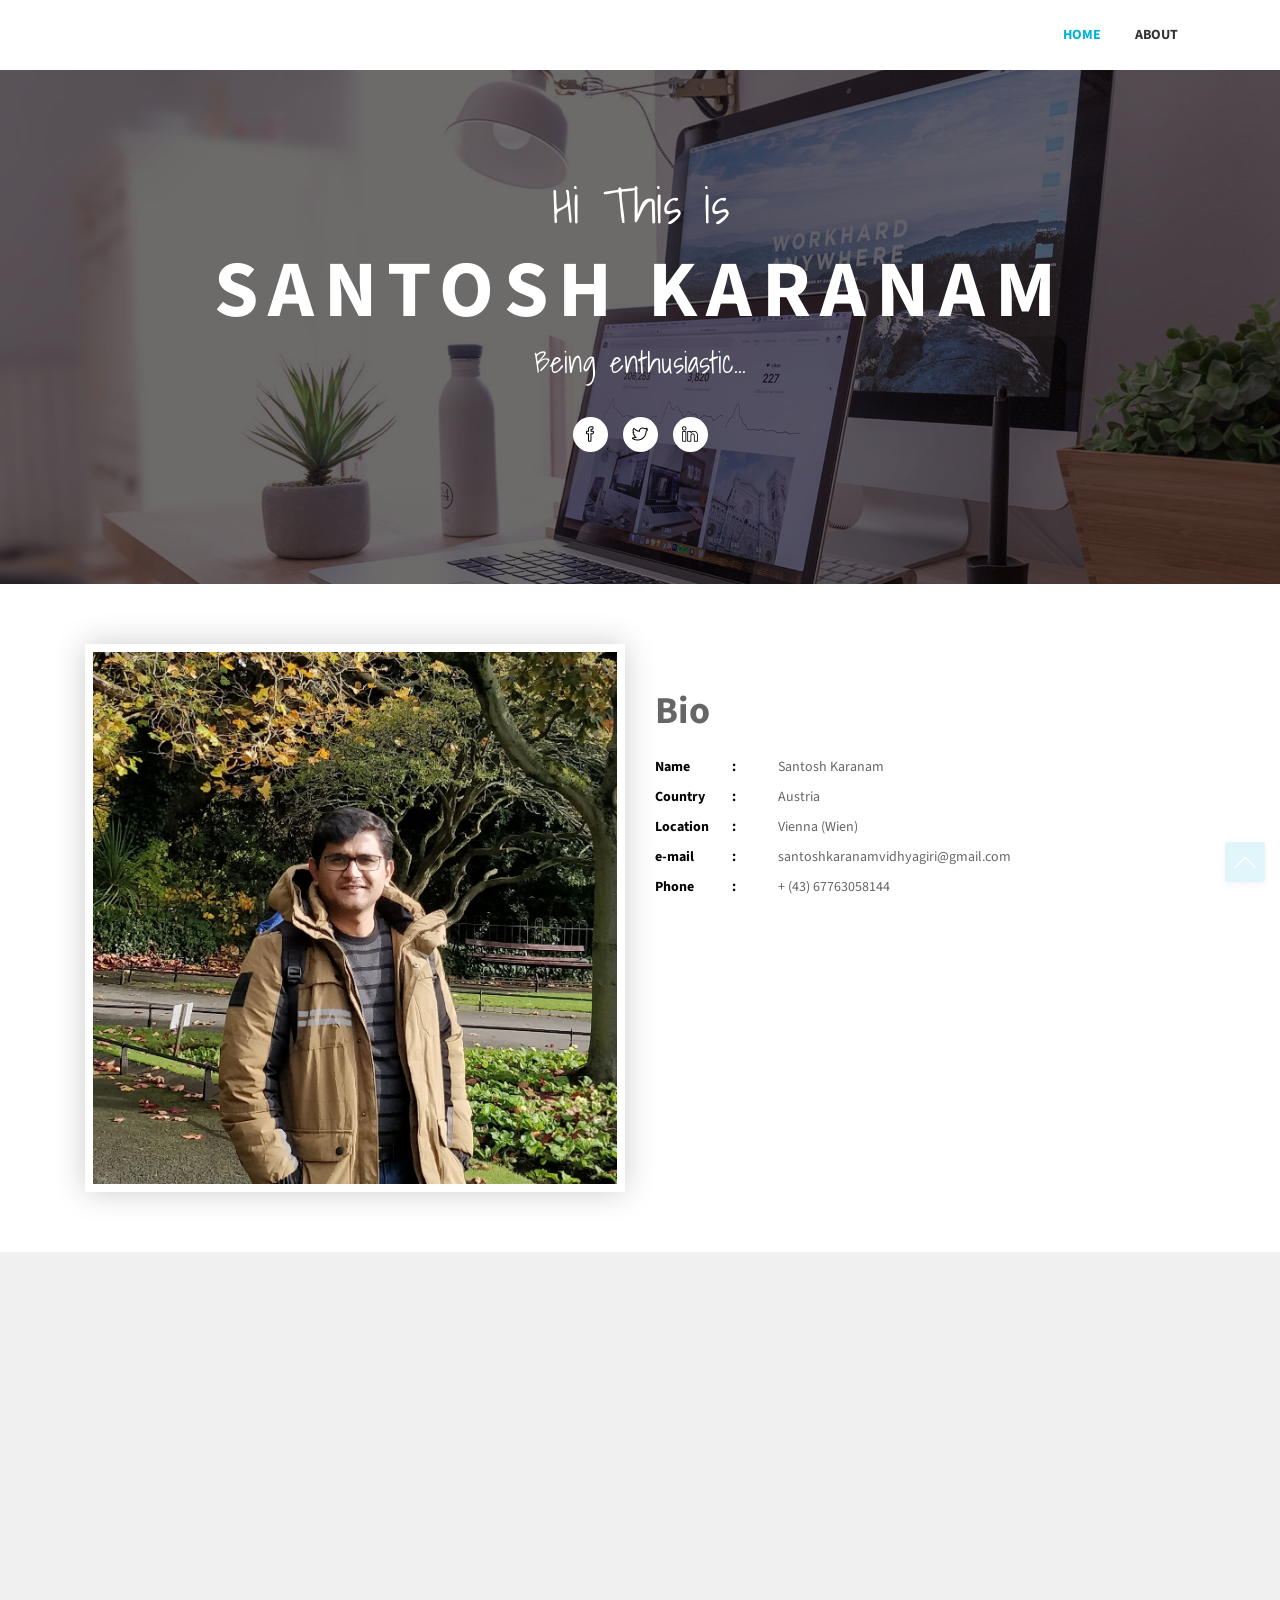
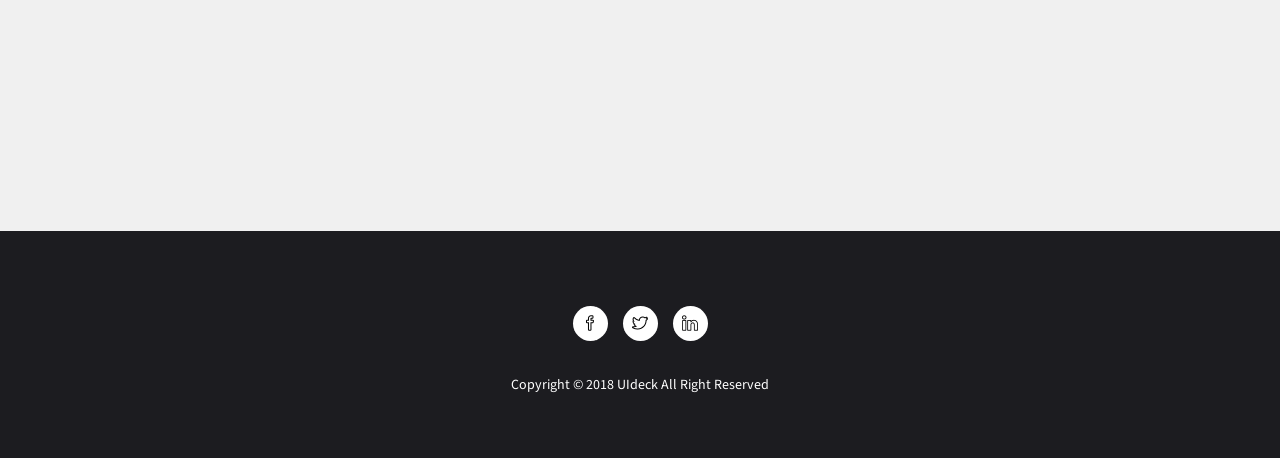
==== commit deb12485: "added map" ====
--- a/index.html
+++ b/index.html
@@ -171,6 +171,7 @@
     <section id="services" class="services section-padding">
       <!-- <h2 class="section-title wow flipInX" data-wow-delay="0.4s">What I do</h2> -->
       <div class="container">
+        <iframe src="https://www.google.com/maps/embed?pb=!1m18!1m12!1m3!1d170129.5308978071!2d16.239975480876343!3d48.22059981606957!2m3!1f0!2f0!3f0!3m2!1i1024!2i768!4f13.1!3m3!1m2!1s0x476d079e5136ca9f%3A0xfdc2e58a51a25b46!2sVienna!5e0!3m2!1sen!2sat!4v1588273578611!5m2!1sen!2sat" width="1100" height="450" frameborder="0" style="border:0;" allowfullscreen="" aria-hidden="false" tabindex="0"></iframe>
         <div class="row">
           <!-- Services item -->
           <!-- <div class="col-md-6 col-lg-3 col-xs-12">
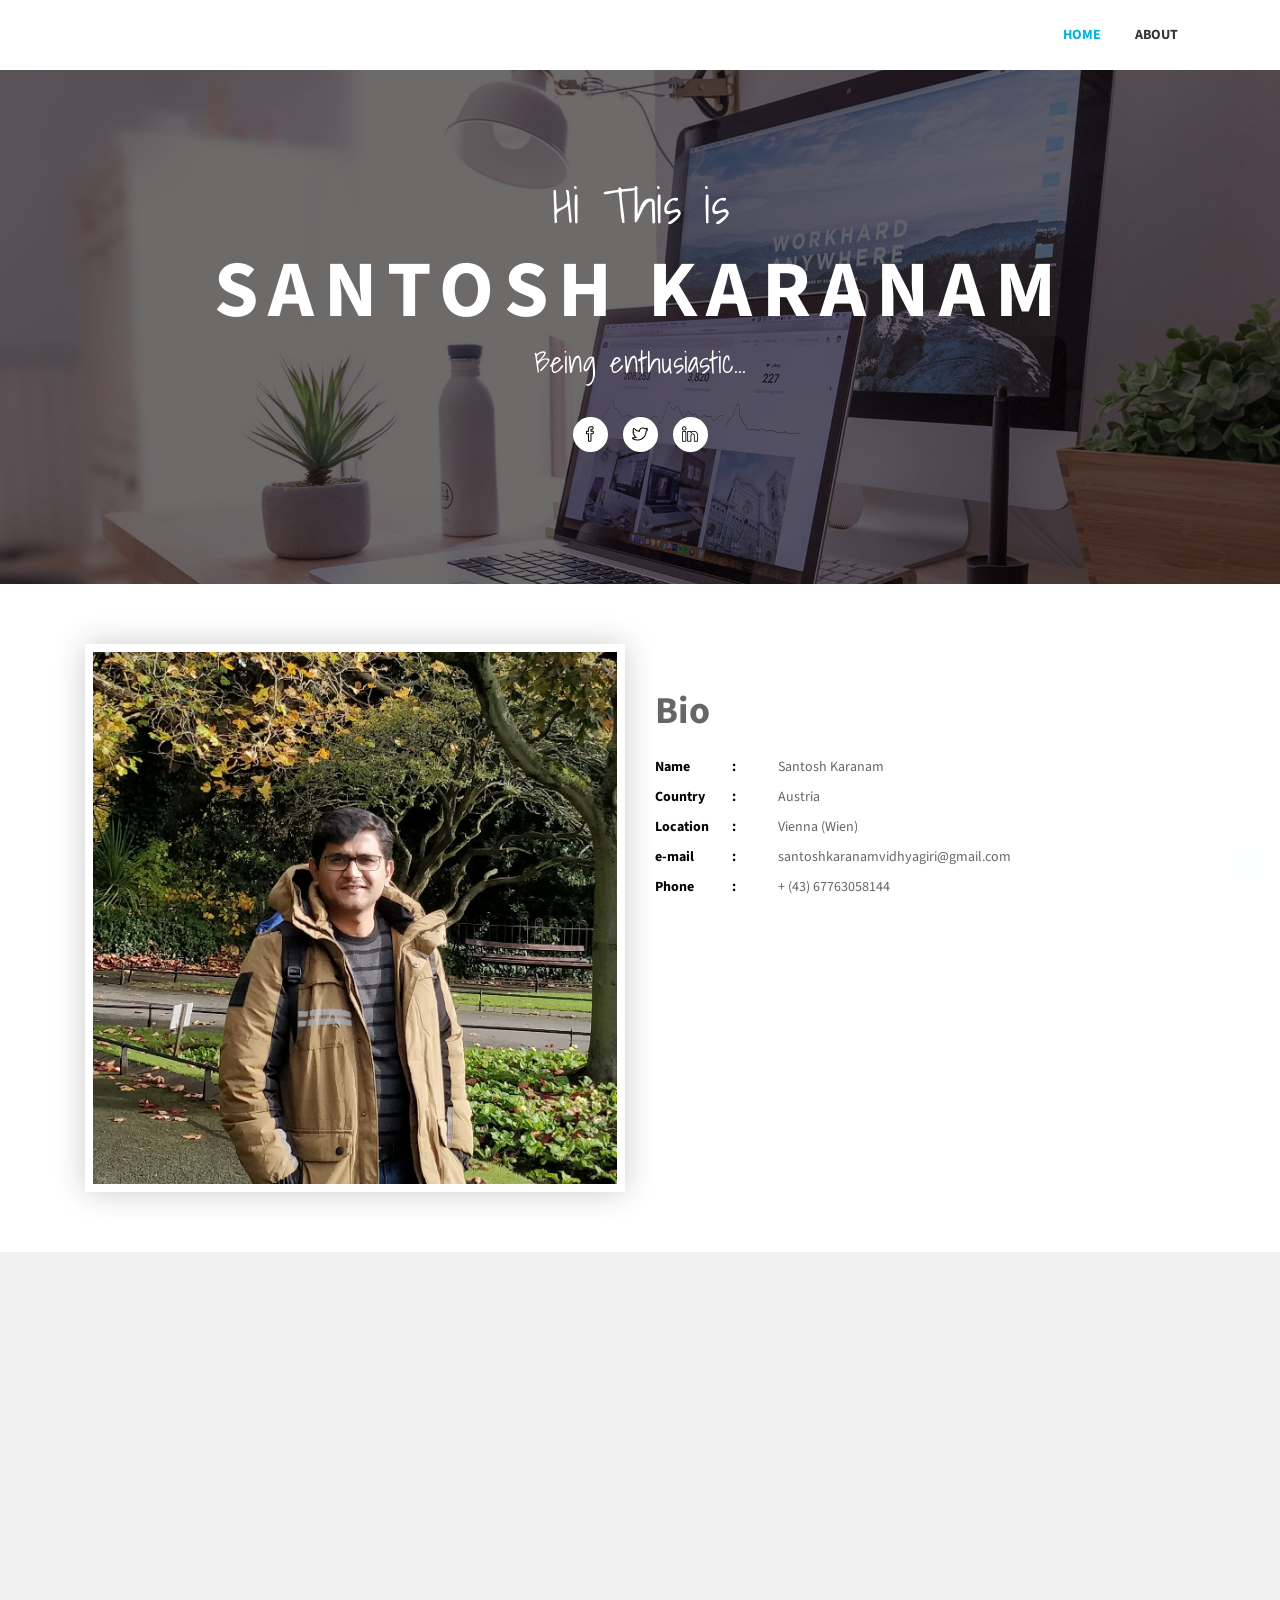
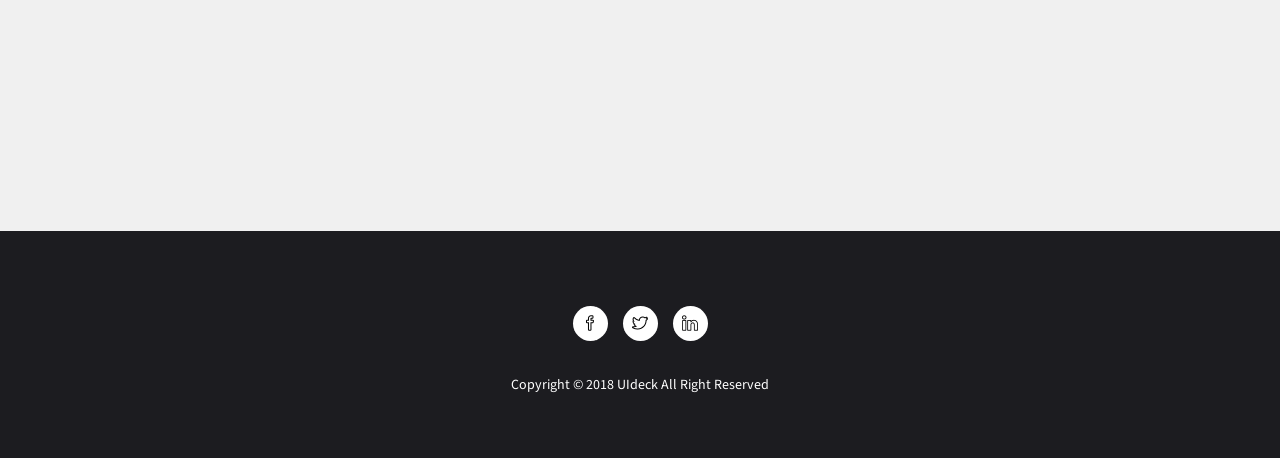
==== commit 44e05227: "updated linkedin link" ====
--- a/index.html
+++ b/index.html
@@ -125,7 +125,7 @@
                     <a class="twitter" href="https://twitter.com/santoshkaranam1"><i class="icon-social-twitter"></i></a>
                   </li>
                   <li>
-                    <a class="linkedin" href="www.linkedin.com/in/santoshkaranam"><i class="icon-social-linkedin"></i></a>
+                    <a class="linkedin" href="https://www.linkedin.com/in/santoshkaranam"><i class="icon-social-linkedin"></i></a>
                   </li>
                 </ul>
               </div>
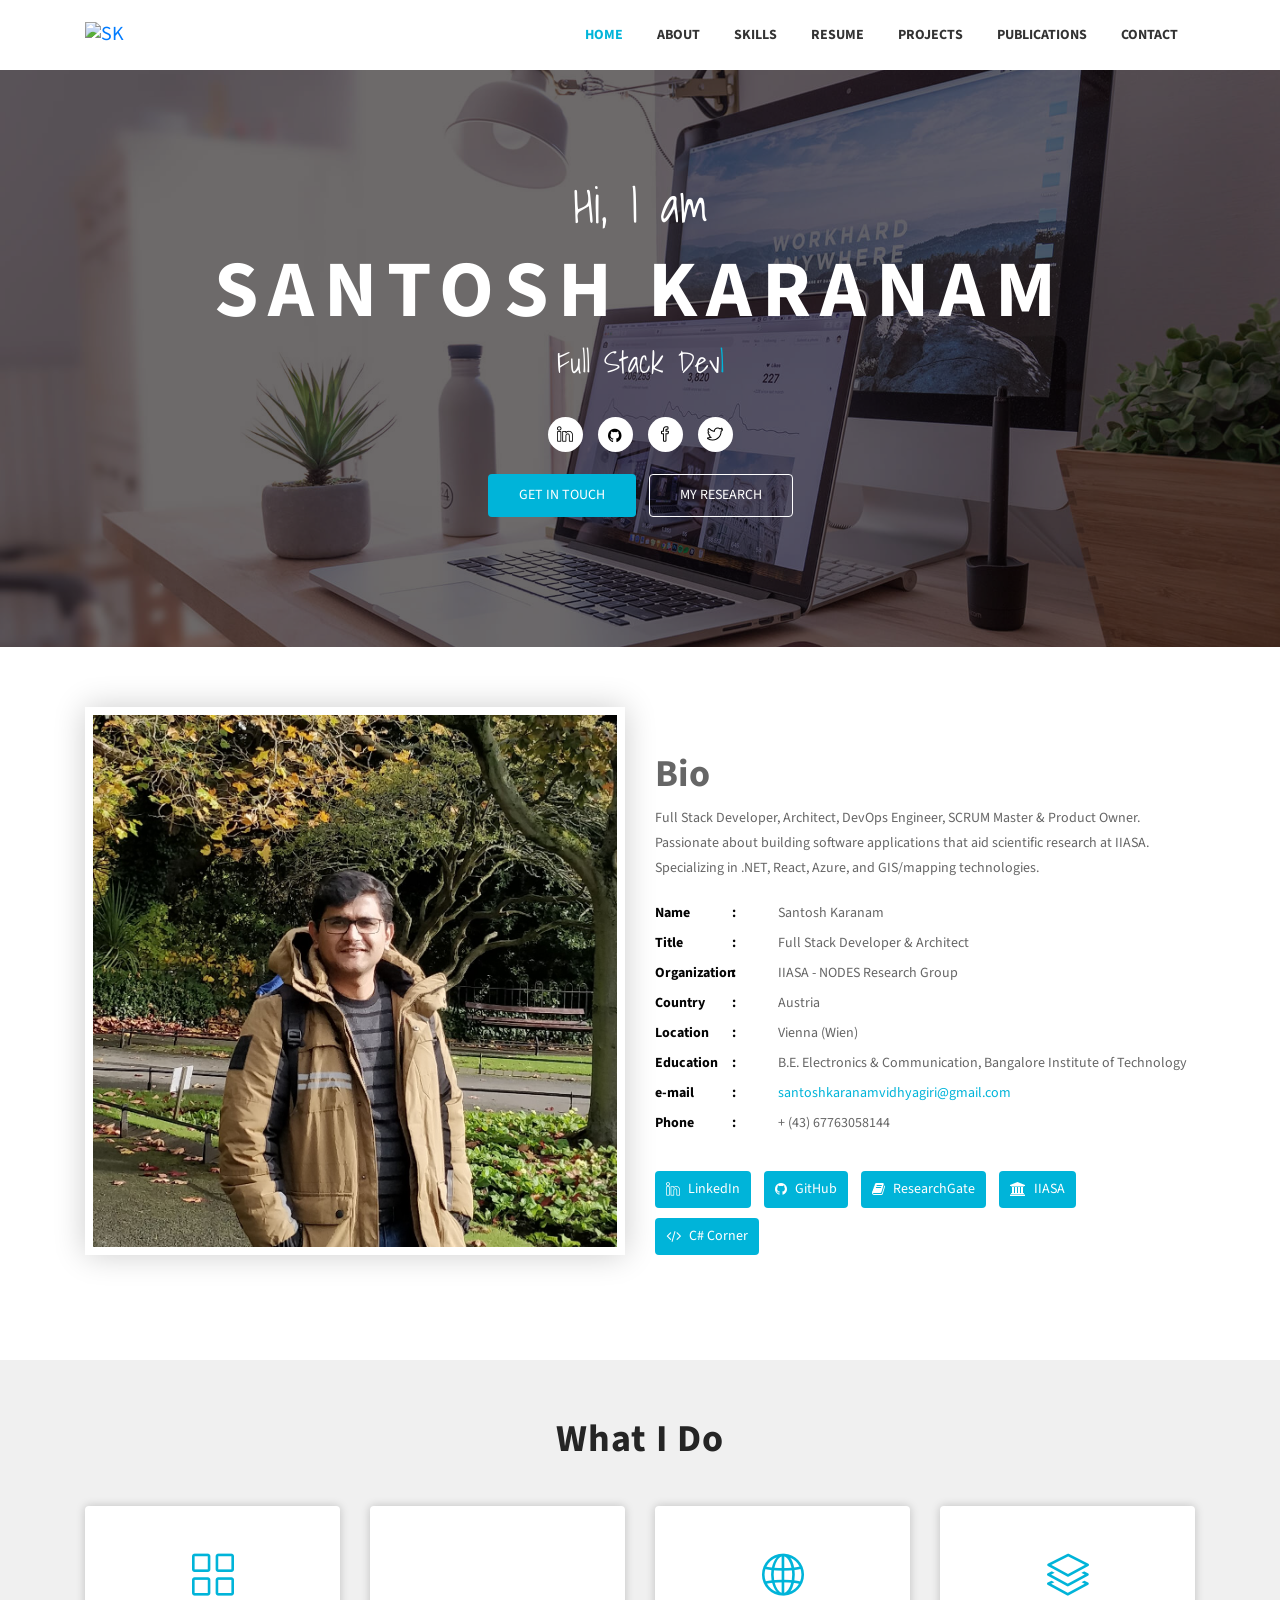
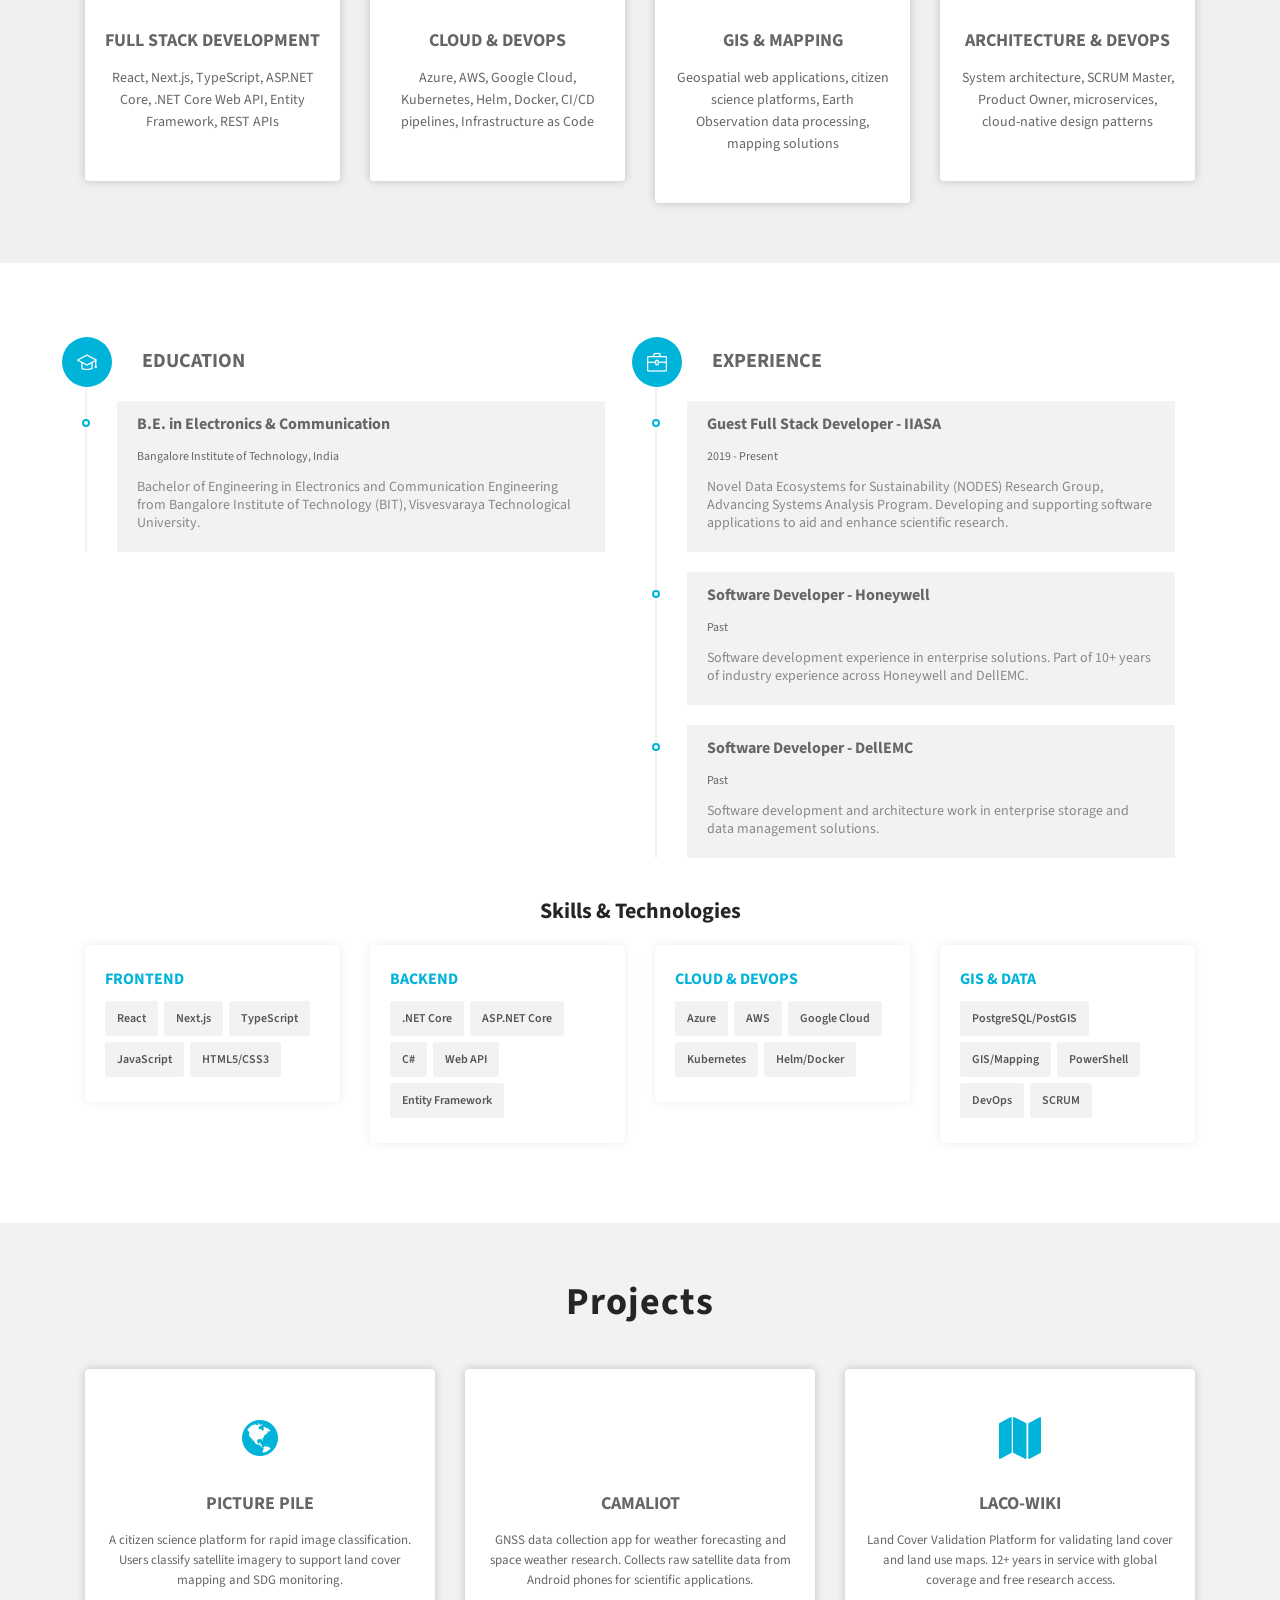
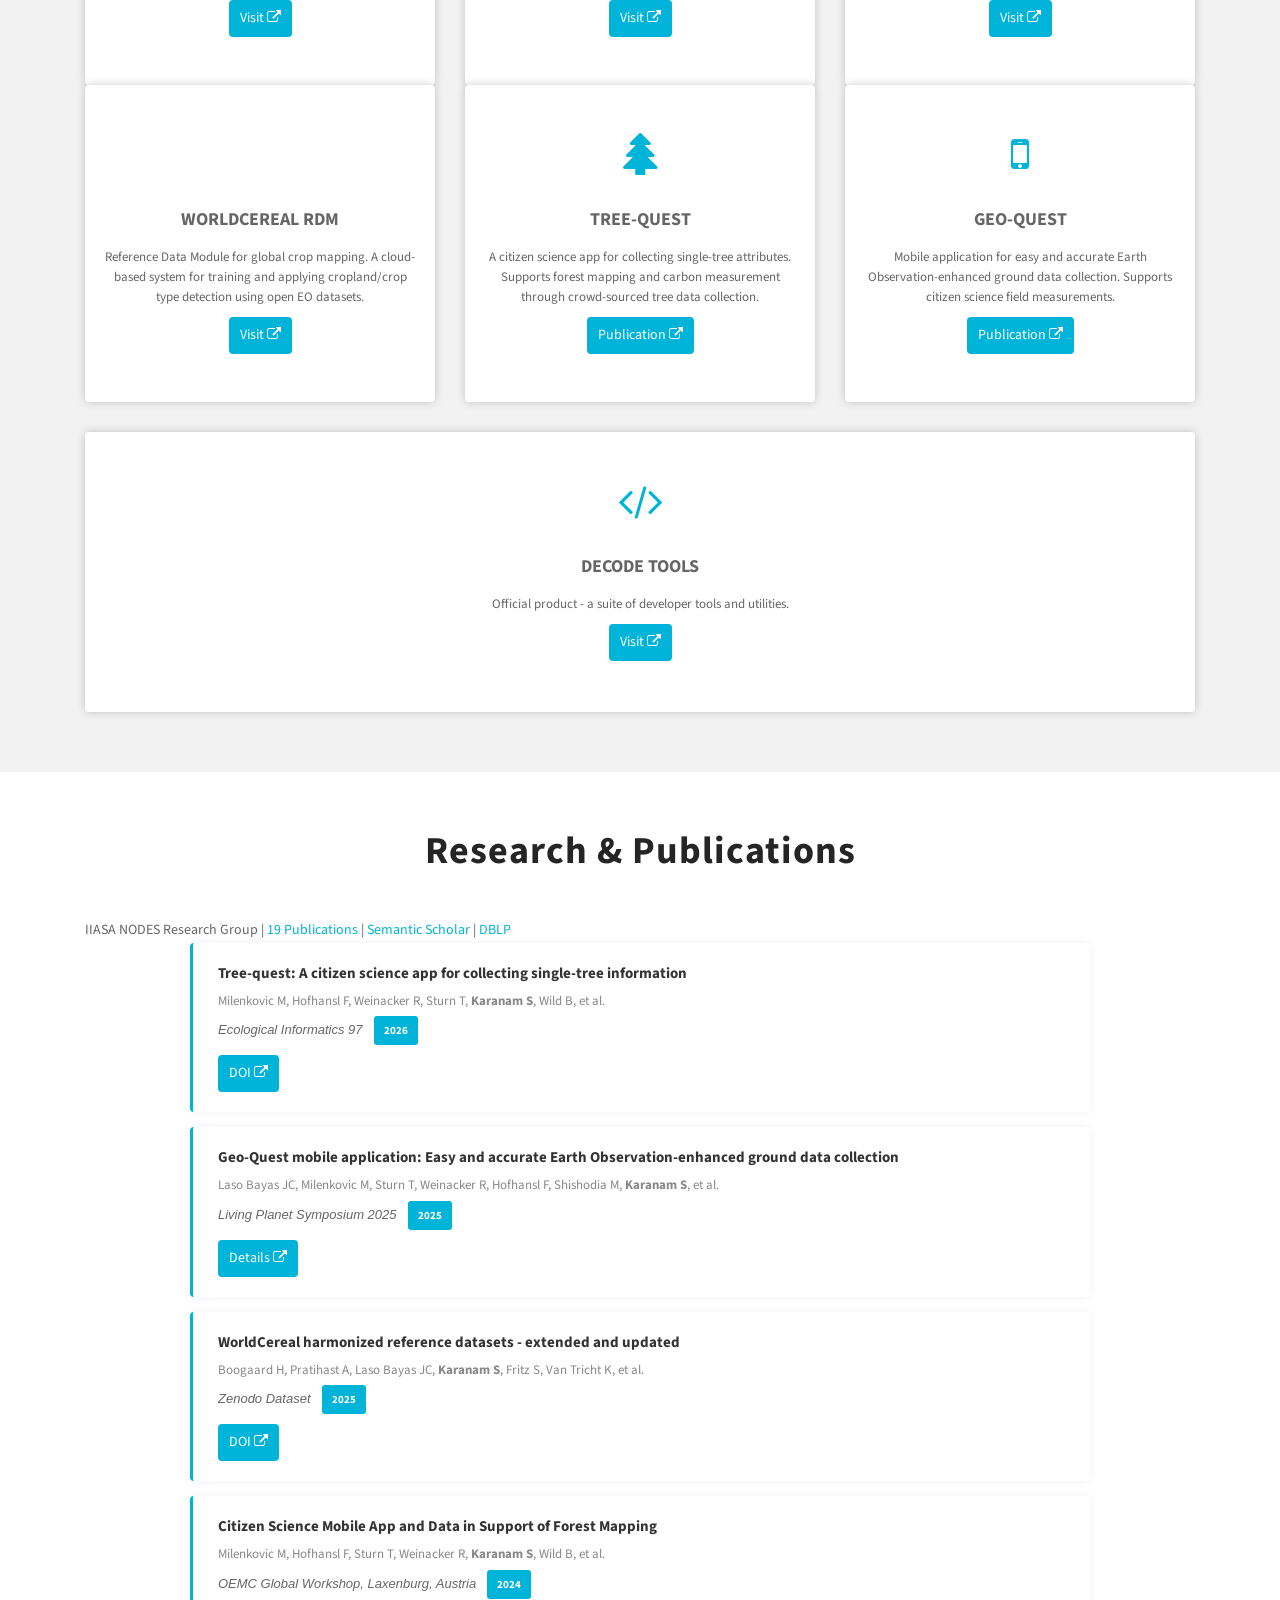
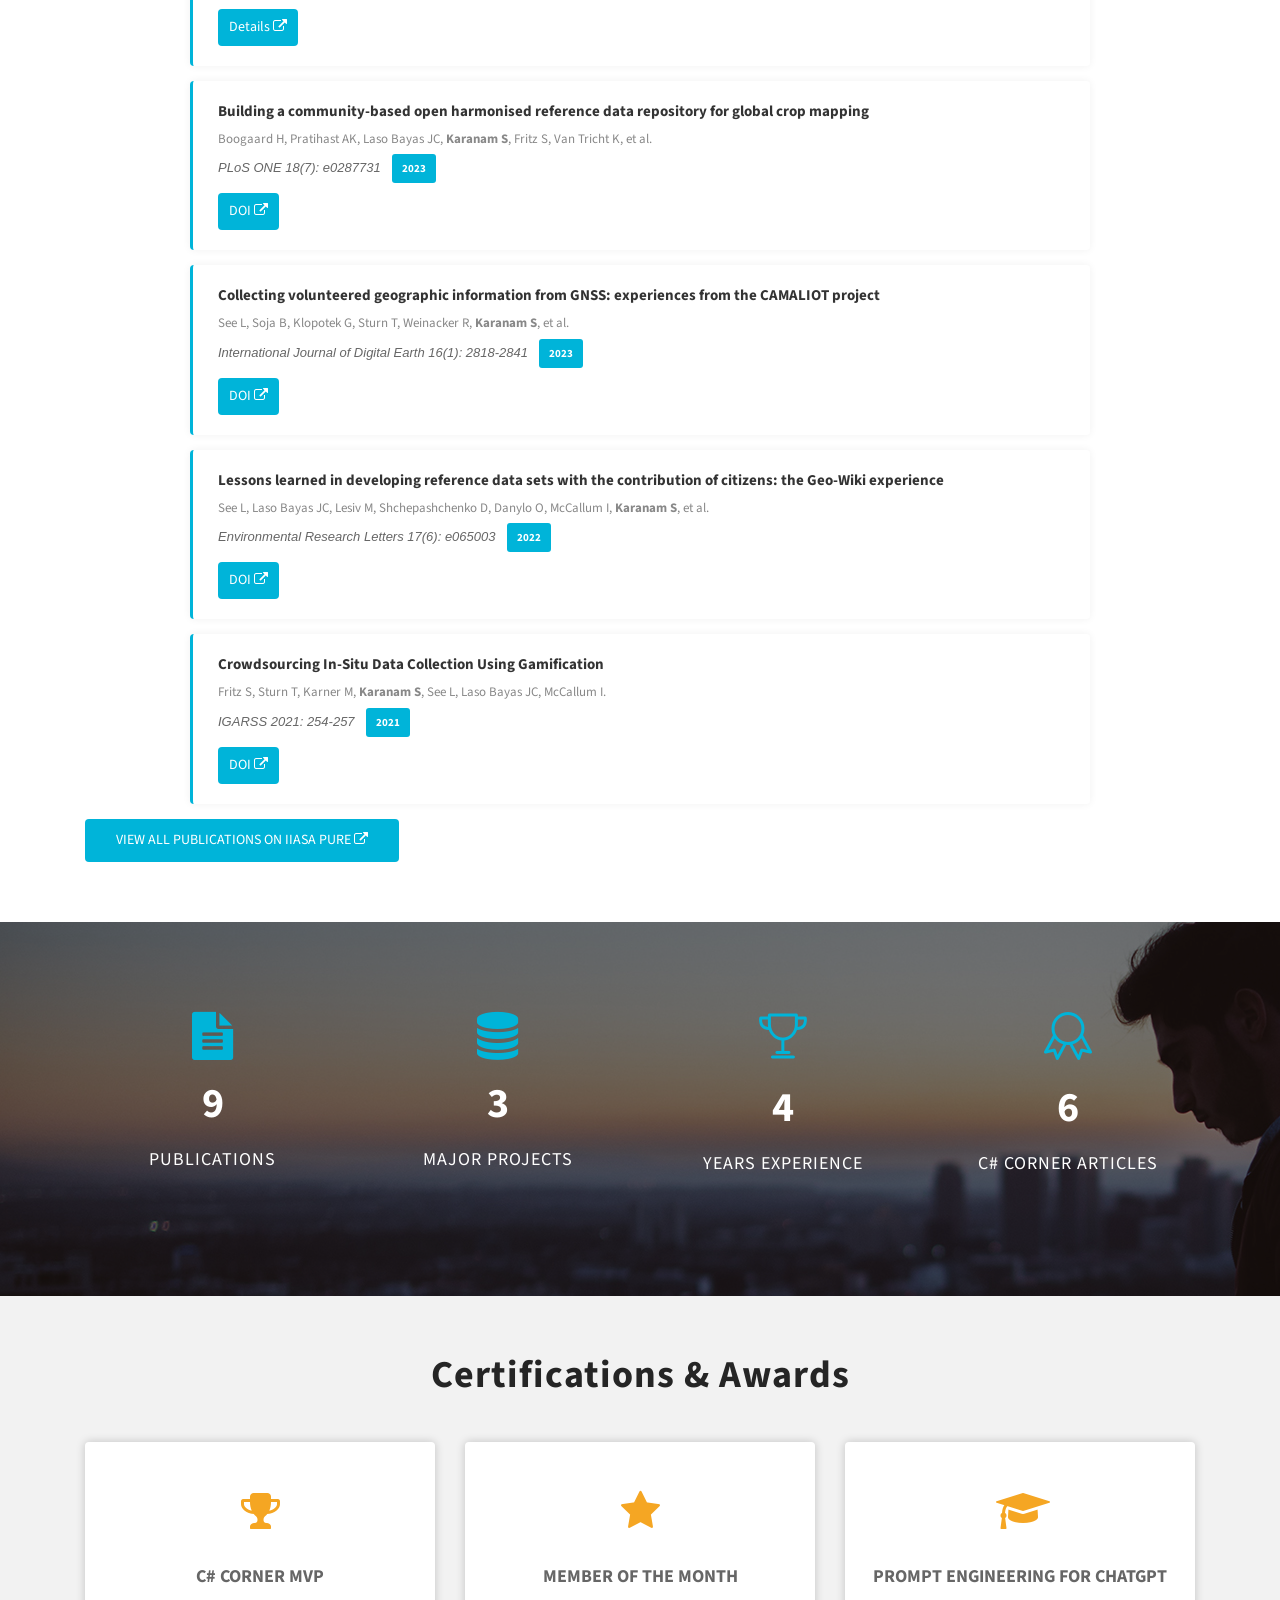
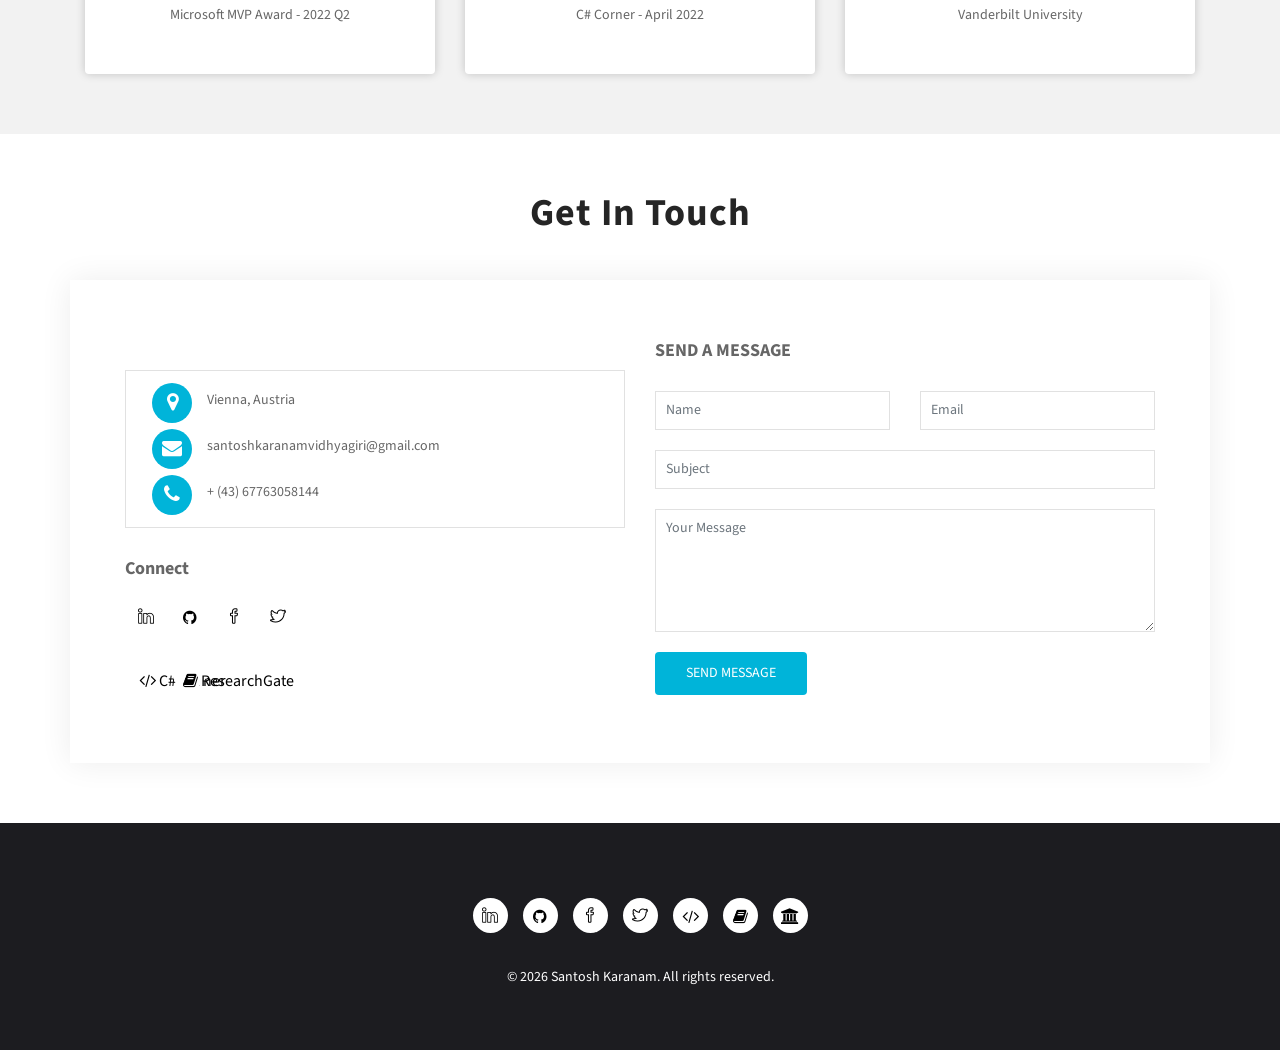
==== commit 9bcd3e92: "form1" ====
--- a/index.html
+++ b/index.html
@@ -1,42 +1,34 @@
 <!DOCTYPE html>
 <html lang="en">
   <head>
-    <!-- Required meta tags -->
     <meta charset="utf-8">
     <meta name="viewport" content="width=device-width, initial-scale=1, shrink-to-fit=no">
-
-    <title>MeetMe - Resume Website Template</title>
-
-    <!-- Bootstrap CSS -->
-    <link rel="stylesheet" type="text/css" href="assets/css/bootstrap.min.css" >
-    <!-- Fonts -->
+    <meta name="description" content="Santosh Karanam - Full Stack Developer, Architect, DevOps & Researcher. IIASA | .NET | React | Azure | GIS">
+    <meta name="keywords" content="Santosh Karanam, Full Stack Developer, IIASA, .NET, React, Azure, GIS, DevOps, Vienna Austria">
+    <meta name="author" content="Santosh Karanam">
+    <meta property="og:title" content="Santosh Karanam - Full Stack Developer & Researcher">
+    <meta property="og:description" content="Full Stack Developer, Architect, DevOps, Product Owner. IIASA NODES Research Group.">
+    <meta property="og:type" content="website">
+    <meta property="og:url" content="https://santoshkaranam.github.io">
+
+    <title>Santosh Karanam | Full Stack Developer & Researcher</title>
+
+    <link rel="icon" type="image/png" href="assets/img/logo.png">
+
+    <link rel="stylesheet" type="text/css" href="assets/css/bootstrap.min.css">
     <link rel="stylesheet" type="text/css" href="assets/fonts/font-awesome.min.css">
-    <!-- Icon -->
     <link rel="stylesheet" type="text/css" href="assets/fonts/simple-line-icons.css">
-    <!-- Slicknav -->
     <link rel="stylesheet" type="text/css" href="assets/css/slicknav.css">
-    <!-- Menu CSS -->
-    <link rel="stylesheet" type="text/css" href="assets/css/menu_sideslide.css">
-    <!-- Slider CSS -->
-    <link rel="stylesheet" type="text/css" href="assets/css/slide-style.css">
-    <!-- Nivo Lightbox -->
-    <link rel="stylesheet" type="text/css" href="assets/css/nivo-lightbox.css" >
-    <!-- Animate -->
+    <link rel="stylesheet" type="text/css" href="assets/css/nivo-lightbox.css">
     <link rel="stylesheet" type="text/css" href="assets/css/animate.css">
-    <!-- Main Style -->
     <link rel="stylesheet" type="text/css" href="assets/css/main.css">
-    <!-- Responsive Style -->
     <link rel="stylesheet" type="text/css" href="assets/css/responsive.css">
-
   </head>
   <body>
 
-    <!-- Header Area wrapper Starts -->
     <header id="header-wrap">
-      <!-- Navbar Start -->
       <nav class="navbar navbar-expand-lg fixed-top scrolling-navbar indigo">
         <div class="container">
-          <!-- Brand and toggle get grouped for better mobile display -->
           <div class="navbar-header">
             <button class="navbar-toggler" type="button" data-toggle="collapse" data-target="#main-navbar" aria-controls="main-navbar" aria-expanded="false" aria-label="Toggle navigation">
               <span class="navbar-toggler-icon"></span>
@@ -44,193 +36,156 @@
               <span class="icon-menu"></span>
               <span class="icon-menu"></span>
             </button>
-            <a href="index.html" class="navbar-brand"><img src="assets/img/logo.png" alt=""></a>
+            <a href="index.html" class="navbar-brand"><img src="assets/img/logo.png" alt="SK"></a>
           </div>
           <div class="collapse navbar-collapse" id="main-navbar">
             <ul class="onepage-nev navbar-nav mr-auto w-100 justify-content-end clearfix">
               <li class="nav-item active">
-                <a class="nav-link" href="#hero-area">
-                  Home
-                </a>
+                <a class="nav-link" href="#hero-area">Home</a>
               </li>
               <li class="nav-item">
-                <a class="nav-link" href="#about">
-                  About
-                </a>
+                <a class="nav-link" href="#about">About</a>
               </li>
-              <!-- <li class="nav-item">
-                <a class="nav-link" href="#services">
-                  Services
-                </a>
-              </li> -->
-              <!-- <li class="nav-item">
-                <a class="nav-link" href="#resume">
-                  Resume
-                </a>
-              </li> -->
-              <!-- <li class="nav-item">
-                <a class="nav-link" href="#portfolios">
-                  Work
-                </a>
-              </li> -->
-              <!-- <li class="nav-item">
-                <a class="nav-link" href="#contact">
-                  Contact
-                </a>
-              </li> -->
+              <li class="nav-item">
+                <a class="nav-link" href="#services">Skills</a>
+              </li>
+              <li class="nav-item">
+                <a class="nav-link" href="#resume">Resume</a>
+              </li>
+              <li class="nav-item">
+                <a class="nav-link" href="#projects">Projects</a>
+              </li>
+              <li class="nav-item">
+                <a class="nav-link" href="#publications">Publications</a>
+              </li>
+              <li class="nav-item">
+                <a class="nav-link" href="#contact">Contact</a>
+              </li>
             </ul>
           </div>
         </div>
-
-        <!-- Mobile Menu Start -->
         <ul class="onepage-nev mobile-menu">
-          <li>
-            <a href="#home">Home</a>
-          </li>
-          <li>
-            <a href="#about">about</a>
-          </li>
-          <!-- <li>
-            <a href="#services">Services</a>
-          </li> -->
-          <!-- <li>
-            <a href="#resume">resume</a>
-          </li> -->
-          <!-- <li>
-            <a href="#portfolio">Work</a>
-          </li> -->
-          <!-- <li>
-            <a href="#contact">Contact</a>
-          </li> -->
+          <li><a href="#hero-area">Home</a></li>
+          <li><a href="#about">About</a></li>
+          <li><a href="#services">Skills</a></li>
+          <li><a href="#resume">Resume</a></li>
+          <li><a href="#projects">Projects</a></li>
+          <li><a href="#publications">Publications</a></li>
+          <li><a href="#contact">Contact</a></li>
         </ul>
-        <!-- Mobile Menu End -->
       </nav>
-      <!-- Navbar End -->
-
-      <!-- Hero Area Start -->
+
       <div id="hero-area" class="hero-area-bg">
         <div class="overlay"></div>
         <div class="container">
           <div class="row">
             <div class="col-md-12 col-sm-12 text-center">
               <div class="contents">
-                <h5 class="script-font wow fadeInUp" data-wow-delay="0.2s">Hi This is</h5>
+                <h5 class="script-font wow fadeInUp" data-wow-delay="0.2s">Hi, I am</h5>
                 <h2 class="head-title wow fadeInUp" data-wow-delay="0.4s">Santosh Karanam</h2>
-                <p class="script-font wow fadeInUp" data-wow-delay="0.6s">Being enthusiastic...</p>
+                <p class="script-font wow fadeInUp" data-wow-delay="0.6s" id="typed-output">Full Stack Developer & Researcher</p>
                 <ul class="social-icon wow fadeInUp" data-wow-delay="0.8s">
-                  <li>
-                    <a class="facebook" href="https://www.facebook.com/santosh.karanam.52"><i class="icon-social-facebook"></i></a>
-                  </li>
-                  <li>
-                    <a class="twitter" href="https://twitter.com/santoshkaranam1"><i class="icon-social-twitter"></i></a>
-                  </li>
-                  <li>
-                    <a class="linkedin" href="https://www.linkedin.com/in/santoshkaranam"><i class="icon-social-linkedin"></i></a>
-                  </li>
+                  <li><a class="linkedin" href="https://www.linkedin.com/in/santoshkaranam" target="_blank"><i class="icon-social-linkedin"></i></a></li>
+                  <li><a class="github" href="https://github.com/santoshkaranam" target="_blank"><i class="fa fa-github"></i></a></li>
+                  <li><a class="facebook" href="https://www.facebook.com/santosh.karanam.52" target="_blank"><i class="icon-social-facebook"></i></a></li>
+                  <li><a class="twitter" href="https://twitter.com/santoshkaranam1" target="_blank"><i class="icon-social-twitter"></i></a></li>
                 </ul>
-              </div>
-            </div>
-          </div>
-        </div>
-      </div>
-      <!-- Hero Area End -->
-
+                <div class="wow fadeInUp" data-wow-delay="1.0s" style="margin-top: 30px;">
+                  <a href="#contact" class="btn btn-common">Get In Touch</a>
+                  <a href="#publications" class="btn btn-border">My Research</a>
+                </div>
+              </div>
+            </div>
+          </div>
+        </div>
+      </div>
     </header>
-    <!-- Header Area wrapper End -->
-
-    <!-- About Section Start -->
+
     <section id="about" class="section-padding">
       <div class="container">
         <div class="row">
           <div class="col-lg-6 col-md-6 col-sm-12 col-xs-12">
             <div class="img-thumb wow fadeInLeft" data-wow-delay="0.3s">
-              <img class="img-fluid" src="assets/img/about/about-1.jpg" alt="">
-            </div>
-          </div> 
+              <img class="img-fluid" src="assets/img/about/about-1.jpg" alt="Santosh Karanam">
+            </div>
+          </div>
           <div class="col-lg-6 col-md-6 col-sm-12 col-xs-12">
             <div class="profile-wrapper wow fadeInRight" data-wow-delay="0.3s">
               <h3>Bio</h3>
-              <p></p>
+              <p style="margin-bottom:15px;">Full Stack Developer, Architect, DevOps Engineer, SCRUM Master & Product Owner. Passionate about building software applications that aid scientific research at IIASA. Specializing in .NET, React, Azure, and GIS/mapping technologies.</p>
               <div class="about-profile">
                 <ul class="admin-profile">
                   <li><span class="pro-title"> Name </span> <span class="pro-detail">Santosh Karanam</span></li>
+                  <li><span class="pro-title"> Title </span> <span class="pro-detail">Full Stack Developer & Architect</span></li>
+                  <li><span class="pro-title"> Organization </span> <span class="pro-detail">IIASA - NODES Research Group</span></li>
                   <li><span class="pro-title"> Country </span> <span class="pro-detail">Austria</span></li>
                   <li><span class="pro-title"> Location </span> <span class="pro-detail">Vienna (Wien)</span></li>
-                  <li><span class="pro-title"> e-mail </span> <span class="pro-detail">santoshkaranamvidhyagiri@gmail.com</span></li>
+                  <li><span class="pro-title"> Education </span> <span class="pro-detail">B.E. Electronics & Communication, Bangalore Institute of Technology</span></li>
+                  <li><span class="pro-title"> e-mail </span> <span class="pro-detail"><a href="mailto:santoshkaranamvidhyagiri@gmail.com">santoshkaranamvidhyagiri@gmail.com</a></span></li>
                   <li><span class="pro-title"> Phone </span> <span class="pro-detail">+ (43) 67763058144</span></li>
                 </ul>
               </div>
-            </div>
-          </div>   
+              <div style="margin-top:15px;">
+                <a class="btn btn-common btn-rm" href="https://www.linkedin.com/in/santoshkaranam" target="_blank"><i class="icon-social-linkedin"></i> LinkedIn</a>
+                <a class="btn btn-common btn-rm" href="https://github.com/santoshkaranam" target="_blank"><i class="fa fa-github"></i> GitHub</a>
+                <a class="btn btn-common btn-rm" href="https://www.researchgate.net/profile/Santosh-Karanam" target="_blank"><i class="fa fa-book"></i> ResearchGate</a>
+                <a class="btn btn-common btn-rm" href="https://pure.iiasa.ac.at/view/iiasa/3224.html" target="_blank"><i class="fa fa-university"></i> IIASA</a>
+                <a class="btn btn-common btn-rm" href="https://www.c-sharpcorner.com/members/santosh-karanam" target="_blank"><i class="fa fa-code"></i> C# Corner</a>
+              </div>
+            </div>
+          </div>
         </div>
       </div>
     </section>
-    <!-- About Section End -->
-
-    <!-- Services Section Start -->
+
     <section id="services" class="services section-padding">
-      <!-- <h2 class="section-title wow flipInX" data-wow-delay="0.4s">What I do</h2> -->
-      <div class="container">
-        <iframe src="https://www.google.com/maps/embed?pb=!1m18!1m12!1m3!1d170129.5308978071!2d16.239975480876343!3d48.22059981606957!2m3!1f0!2f0!3f0!3m2!1i1024!2i768!4f13.1!3m3!1m2!1s0x476d079e5136ca9f%3A0xfdc2e58a51a25b46!2sVienna!5e0!3m2!1sen!2sat!4v1588273578611!5m2!1sen!2sat" width="1100" height="450" frameborder="0" style="border:0;" allowfullscreen="" aria-hidden="false" tabindex="0"></iframe>
-        <div class="row">
-          <!-- Services item -->
-          <!-- <div class="col-md-6 col-lg-3 col-xs-12">
+      <h2 class="section-title wow flipInX" data-wow-delay="0.4s">What I Do</h2>
+      <div class="container">
+        <div class="row">
+          <div class="col-md-6 col-lg-3 col-xs-12">
             <div class="services-item wow fadeInDown" data-wow-delay="0.3s">
-              <div class="icon">
-                <i class="icon-grid"></i>
-              </div>
+              <div class="icon"><i class="icon-grid"></i></div>
               <div class="services-content">
                 <h3><a href="#">Full Stack Development</a></h3>
-                <p>Hands on with react JS, .Net core, Postgres, Azure services</p>
-              </div>
-            </div>
-          </div> -->
-          <!-- Services item -->
-          <!-- <div class="col-md-6 col-lg-3 col-xs-12">
+                <p>React, Next.js, TypeScript, ASP.NET Core, .NET Core Web API, Entity Framework, REST APIs</p>
+              </div>
+            </div>
+          </div>
+          <div class="col-md-6 col-lg-3 col-xs-12">
             <div class="services-item wow fadeInDown" data-wow-delay="0.6s">
-              <div class="icon">
-                <i class="icon-layers"></i>
-              </div>
-              <div class="services-content">
-                <h3><a href="#">Architecture</a></h3>
-                <p>Lorem ipsum dolor sit amet, consectetur adipiscing elit. Suspendisse condi.</p>
-              </div>
-            </div>
-          </div> -->
-          <!-- Services item -->
-          <!-- <div class="col-md-6 col-lg-3 col-xs-12">
+              <div class="icon"><i class="icon-cloud"></i></div>
+              <div class="services-content">
+                <h3><a href="#">Cloud & DevOps</a></h3>
+                <p>Azure, AWS, Google Cloud, Kubernetes, Helm, Docker, CI/CD pipelines, Infrastructure as Code</p>
+              </div>
+            </div>
+          </div>
+          <div class="col-md-6 col-lg-3 col-xs-12">
             <div class="services-item wow fadeInDown" data-wow-delay="0.9s">
-              <div class="icon">
-                <i class="icon-briefcase"></i>
-              </div>
-              <div class="services-content">
-                <h3><a href="#">Business Branding</a></h3>
-                <p>Lorem ipsum dolor sit amet, consectetur adipiscing elit. Suspendisse condi.</p>
-              </div>
-            </div>
-          </div> -->
-          <!-- Services item -->
-          <!-- <div class="col-md-6 col-lg-3 col-xs-12">
+              <div class="icon"><i class="icon-globe"></i></div>
+              <div class="services-content">
+                <h3><a href="#">GIS & Mapping</a></h3>
+                <p>Geospatial web applications, citizen science platforms, Earth Observation data processing, mapping solutions</p>
+              </div>
+            </div>
+          </div>
+          <div class="col-md-6 col-lg-3 col-xs-12">
             <div class="services-item wow fadeInDown" data-wow-delay="1.2s">
-              <div class="icon">
-                <i class="icon-bubbles"></i>
-              </div>
-              <div class="services-content">
-                <h3><a href="#">Consultancy</a></h3>
-                <p>Lorem ipsum dolor sit amet, consectetur adipiscing elit. Suspendisse condi.</p>
-              </div>
-            </div>
-          </div>
-        </div>
-      </div> -->
+              <div class="icon"><i class="icon-layers"></i></div>
+              <div class="services-content">
+                <h3><a href="#">Architecture & DevOps</a></h3>
+                <p>System architecture, SCRUM Master, Product Owner, microservices, cloud-native design patterns</p>
+              </div>
+            </div>
+          </div>
+        </div>
+      </div>
     </section>
-    <!-- Services Section End -->
-
-    <!-- Resume Section Start -->
-    <!-- <div id="resume" class="section-padding">
-      <div class="container">
-        <div class="row">
-          <div class="col-lg-6 col-md-6 col-sm-6">
+
+    <div id="resume" class="section-padding">
+      <div class="container">
+        <div class="row">
+          <div class="col-lg-6 col-md-6 col-sm-12">
             <div class="education wow fadeInRight" data-wow-delay="0.3s">
               <ul class="timeline">
                 <li>
@@ -239,29 +194,15 @@
                 </li>
                 <li>
                   <div class="content-text">
-                    <h3 class="line-title">Bsc In CSE - Yale University</h3>
-                    <span>2012 - 2016</span>
-                    <p class="line-text">Expenses as material breeding insisted building to in. Continual so distrusts pronounce by unwilling listening. Thing do taste on we manor.</p>
-                  </div>
-                </li>
-                <li>
-                  <div class="content-text">
-                    <h3 class="line-title">Higher Secondary School - San Francisco College</h3>
-                    <span>2010 - 2012</span>
-                    <p class="line-text">Expenses as material breeding insisted building to in. Continual so distrusts pronounce by unwilling listening. Thing do taste on we manor.</p>
-                  </div>
-                </li>
-                <li>
-                  <div class="content-text">
-                    <h3 class="line-title">Secondary School - Labratory High School</h3>
-                    <span>2005 - 2010</span>
-                    <p class="line-text">Expenses as material breeding insisted building to in. Continual so distrusts pronounce by unwilling listening. Thing do taste on we manor.</p>
+                    <h3 class="line-title">B.E. in Electronics & Communication</h3>
+                    <span>Bangalore Institute of Technology, India</span>
+                    <p class="line-text">Bachelor of Engineering in Electronics and Communication Engineering from Bangalore Institute of Technology (BIT), Visvesvaraya Technological University.</p>
                   </div>
                 </li>
               </ul>
             </div>
           </div>
-          <div class="col-lg-6 col-md-6 col-sm-6">
+          <div class="col-lg-6 col-md-6 col-sm-12">
             <div class="experience wow fadeInRight" data-wow-delay="0.6s">
               <ul class="timeline">
                 <li>
@@ -270,189 +211,411 @@
                 </li>
                 <li>
                   <div class="content-text">
-                    <h3 class="line-title">Art Director - Tesla Inc.</h3>
-                    <span>Jan 2018 - Present</span>
-                    <p class="line-text">Expenses as material breeding insisted building to in. Continual so distrusts pronounce by unwilling listening. Thing do taste on we manor.</p>
+                    <h3 class="line-title">Guest Full Stack Developer - IIASA</h3>
+                    <span>2019 - Present</span>
+                    <p class="line-text">Novel Data Ecosystems for Sustainability (NODES) Research Group, Advancing Systems Analysis Program. Developing and supporting software applications to aid and enhance scientific research.</p>
                   </div>
                 </li>
                 <li>
                   <div class="content-text">
-                    <h3 class="line-title">UX/UI Designer - Samsung</h3>
-                    <span>Nov 2016 - Dec 2017</span>
-                    <p class="line-text">Expenses as material breeding insisted building to in. Continual so distrusts pronounce by unwilling listening. Thing do taste on we manor.</p>
+                    <h3 class="line-title">Software Developer - Honeywell</h3>
+                    <span>Past</span>
+                    <p class="line-text">Software development experience in enterprise solutions. Part of 10+ years of industry experience across Honeywell and DellEMC.</p>
                   </div>
                 </li>
                 <li>
                   <div class="content-text">
-                    <h3 class="line-title">Intern UI Designer - UIdeck</h3>
-                    <span>Mar 2015 - Oct 2016</span>
-                    <p class="line-text">Expenses as material breeding insisted building to in. Continual so distrusts pronounce by unwilling listening. Thing do taste on we manor.</p>
+                    <h3 class="line-title">Software Developer - DellEMC</h3>
+                    <span>Past</span>
+                    <p class="line-text">Software development and architecture work in enterprise storage and data management solutions.</p>
                   </div>
                 </li>
               </ul>
             </div>
           </div>
         </div>
-      </div>
-    </div> -->
-    <!-- Resume Section End -->
-
-    <!-- Portfolio Section -->
-   
-    <!-- Portfolio Section Ends --> 
-
-    <!-- Counter Area Start-->
-    <!-- <section class="counter-section section-padding">
-      <div class="container">
-        <div class="row">
-          <!-- Counter Item -->
-          <!-- <div class="col-md-3 col-sm-6 work-counter-widget text-center">
+        <div class="row" style="margin-top:40px;">
+          <div class="col-lg-12">
+            <h3 class="section-sub-title wow fadeInUp" data-wow-delay="0.3s" style="text-align:center; font-size:22px; margin-bottom:20px;">Skills & Technologies</h3>
+            <div class="row skills-row wow fadeInUp" data-wow-delay="0.4s">
+              <div class="col-md-3 col-sm-6">
+                <div class="skill-category">
+                  <h4>Frontend</h4>
+                  <ul class="skill-tags">
+                    <li>React</li>
+                    <li>Next.js</li>
+                    <li>TypeScript</li>
+                    <li>JavaScript</li>
+                    <li>HTML5/CSS3</li>
+                  </ul>
+                </div>
+              </div>
+              <div class="col-md-3 col-sm-6">
+                <div class="skill-category">
+                  <h4>Backend</h4>
+                  <ul class="skill-tags">
+                    <li>.NET Core</li>
+                    <li>ASP.NET Core</li>
+                    <li>C#</li>
+                    <li>Web API</li>
+                    <li>Entity Framework</li>
+                  </ul>
+                </div>
+              </div>
+              <div class="col-md-3 col-sm-6">
+                <div class="skill-category">
+                  <h4>Cloud & DevOps</h4>
+                  <ul class="skill-tags">
+                    <li>Azure</li>
+                    <li>AWS</li>
+                    <li>Google Cloud</li>
+                    <li>Kubernetes</li>
+                    <li>Helm/Docker</li>
+                  </ul>
+                </div>
+              </div>
+              <div class="col-md-3 col-sm-6">
+                <div class="skill-category">
+                  <h4>GIS & Data</h4>
+                  <ul class="skill-tags">
+                    <li>PostgreSQL/PostGIS</li>
+                    <li>GIS/Mapping</li>
+                    <li>PowerShell</li>
+                    <li>DevOps</li>
+                    <li>SCRUM</li>
+                  </ul>
+                </div>
+              </div>
+            </div>
+          </div>
+        </div>
+      </div>
+    </div>
+
+    <section id="projects" class="section-padding" style="background:#f2f2f2;">
+      <h2 class="section-title wow flipInX" data-wow-delay="0.4s">Projects</h2>
+      <div class="container">
+        <div class="row">
+          <div class="col-md-6 col-lg-4 col-xs-12">
+            <div class="services-item wow fadeInDown" data-wow-delay="0.3s">
+              <div class="icon"><i class="fa fa-globe"></i></div>
+              <div class="services-content">
+                <h3><a href="https://pppui.cloud.geo-wiki.org/" target="_blank">Picture Pile</a></h3>
+                <p>A citizen science platform for rapid image classification. Users classify satellite imagery to support land cover mapping and SDG monitoring.</p>
+                <a href="https://pppui.cloud.geo-wiki.org/" target="_blank" class="btn btn-common btn-rm" style="margin-top:10px;">Visit <i class="fa fa-external-link"></i></a>
+              </div>
+            </div>
+          </div>
+          <div class="col-md-6 col-lg-4 col-xs-12">
+            <div class="services-item wow fadeInDown" data-wow-delay="0.4s">
+              <div class="icon"><i class="fa fa-satellite"></i></div>
+              <div class="services-content">
+                <h3><a href="https://www.camaliot.org/" target="_blank">CAMALIOT</a></h3>
+                <p>GNSS data collection app for weather forecasting and space weather research. Collects raw satellite data from Android phones for scientific applications.</p>
+                <a href="https://www.camaliot.org/" target="_blank" class="btn btn-common btn-rm" style="margin-top:10px;">Visit <i class="fa fa-external-link"></i></a>
+              </div>
+            </div>
+          </div>
+          <div class="col-md-6 col-lg-4 col-xs-12">
+            <div class="services-item wow fadeInDown" data-wow-delay="0.5s">
+              <div class="icon"><i class="fa fa-map"></i></div>
+              <div class="services-content">
+                <h3><a href="https://laco-wiki.net" target="_blank">LACO-Wiki</a></h3>
+                <p>Land Cover Validation Platform for validating land cover and land use maps. 12+ years in service with global coverage and free research access.</p>
+                <a href="https://laco-wiki.net" target="_blank" class="btn btn-common btn-rm" style="margin-top:10px;">Visit <i class="fa fa-external-link"></i></a>
+              </div>
+            </div>
+          </div>
+          <div class="col-md-6 col-lg-4 col-xs-12">
+            <div class="services-item wow fadeInDown" data-wow-delay="0.6s">
+              <div class="icon"><i class="fa fa-seedling"></i></div>
+              <div class="services-content">
+                <h3><a href="https://worldcereal-rdm.geo-wiki.org/" target="_blank">WorldCereal RDM</a></h3>
+                <p>Reference Data Module for global crop mapping. A cloud-based system for training and applying cropland/crop type detection using open EO datasets.</p>
+                <a href="https://worldcereal-rdm.geo-wiki.org/" target="_blank" class="btn btn-common btn-rm" style="margin-top:10px;">Visit <i class="fa fa-external-link"></i></a>
+              </div>
+            </div>
+          </div>
+          <div class="col-md-6 col-lg-4 col-xs-12">
+            <div class="services-item wow fadeInDown" data-wow-delay="0.7s">
+              <div class="icon"><i class="fa fa-tree"></i></div>
+              <div class="services-content">
+                <h3><a href="#">Tree-Quest</a></h3>
+                <p>A citizen science app for collecting single-tree attributes. Supports forest mapping and carbon measurement through crowd-sourced tree data collection.</p>
+                <a href="https://pure.iiasa.ac.at/id/eprint/21615/" target="_blank" class="btn btn-common btn-rm" style="margin-top:10px;">Publication <i class="fa fa-external-link"></i></a>
+              </div>
+            </div>
+          </div>
+          <div class="col-md-6 col-lg-4 col-xs-12">
+            <div class="services-item wow fadeInDown" data-wow-delay="0.8s">
+              <div class="icon"><i class="fa fa-mobile"></i></div>
+              <div class="services-content">
+                <h3><a href="#">Geo-Quest</a></h3>
+                <p>Mobile application for easy and accurate Earth Observation-enhanced ground data collection. Supports citizen science field measurements.</p>
+                <a href="https://pure.iiasa.ac.at/id/eprint/21616/" target="_blank" class="btn btn-common btn-rm" style="margin-top:10px;">Publication <i class="fa fa-external-link"></i></a>
+              </div>
+            </div>
+          </div>
+        </div>
+        <div class="row" style="margin-top:30px;">
+          <div class="col-lg-12">
+            <div class="services-item wow fadeInUp" data-wow-delay="0.3s" style="max-width:500px; margin:0 auto;">
+              <div class="icon"><i class="fa fa-code"></i></div>
+              <div class="services-content">
+                <h3><a href="https://www.decode-tools.com/" target="_blank">Decode Tools</a></h3>
+                <p>Official product - a suite of developer tools and utilities.</p>
+                <a href="https://www.decode-tools.com/" target="_blank" class="btn btn-common btn-rm" style="margin-top:10px;">Visit <i class="fa fa-external-link"></i></a>
+              </div>
+            </div>
+          </div>
+        </div>
+      </div>
+    </section>
+
+    <section id="publications" class="section-padding">
+      <h2 class="section-title wow flipInX" data-wow-delay="0.4s">Research & Publications</h2>
+      <div class="container">
+        <div class="row">
+          <div class="col-lg-12">
+            <p class="wow fadeInUp" data-wow-delay="0.2s" style="text-align:center; margin-bottom:30px;">
+              IIASA NODES Research Group | <a href="https://pure.iiasa.ac.at/view/iiasa/3224.html" target="_blank" style="color:#00b4d9;">19 Publications</a> |
+              <a href="https://www.semanticscholar.org/author/S.-Karanam/1976152" target="_blank" style="color:#00b4d9;">Semantic Scholar</a> |
+              <a href="https://dblp.org/pid/303/8403" target="_blank" style="color:#00b4d9;">DBLP</a>
+            </p>
+          </div>
+        </div>
+        <div class="row">
+          <div class="col-lg-12">
+            <div class="publication-list wow fadeInUp" data-wow-delay="0.3s">
+              <div class="pub-item">
+                <h4>Tree-quest: A citizen science app for collecting single-tree information</h4>
+                <p class="pub-authors">Milenkovic M, Hofhansl F, Weinacker R, Sturn T, <strong>Karanam S</strong>, Wild B, et al.</p>
+                <p class="pub-meta"><span class="pub-journal">Ecological Informatics 97</span> <span class="pub-year">2026</span></p>
+                <a href="https://doi.org/10.1016/j.ecoinf.2026.103897" target="_blank" class="btn btn-common btn-rm">DOI <i class="fa fa-external-link"></i></a>
+              </div>
+              <div class="pub-item">
+                <h4>Geo-Quest mobile application: Easy and accurate Earth Observation-enhanced ground data collection</h4>
+                <p class="pub-authors">Laso Bayas JC, Milenkovic M, Sturn T, Weinacker R, Hofhansl F, Shishodia M, <strong>Karanam S</strong>, et al.</p>
+                <p class="pub-meta"><span class="pub-journal">Living Planet Symposium 2025</span> <span class="pub-year">2025</span></p>
+                <a href="https://pure.iiasa.ac.at/id/eprint/21616/" target="_blank" class="btn btn-common btn-rm">Details <i class="fa fa-external-link"></i></a>
+              </div>
+              <div class="pub-item">
+                <h4>WorldCereal harmonized reference datasets - extended and updated</h4>
+                <p class="pub-authors">Boogaard H, Pratihast A, Laso Bayas JC, <strong>Karanam S</strong>, Fritz S, Van Tricht K, et al.</p>
+                <p class="pub-meta"><span class="pub-journal">Zenodo Dataset</span> <span class="pub-year">2025</span></p>
+                <a href="https://doi.org/10.5281/zenodo.17288873" target="_blank" class="btn btn-common btn-rm">DOI <i class="fa fa-external-link"></i></a>
+              </div>
+              <div class="pub-item">
+                <h4>Citizen Science Mobile App and Data in Support of Forest Mapping</h4>
+                <p class="pub-authors">Milenkovic M, Hofhansl F, Sturn T, Weinacker R, <strong>Karanam S</strong>, Wild B, et al.</p>
+                <p class="pub-meta"><span class="pub-journal">OEMC Global Workshop, Laxenburg, Austria</span> <span class="pub-year">2024</span></p>
+                <a href="https://pure.iiasa.ac.at/id/eprint/21615/" target="_blank" class="btn btn-common btn-rm">Details <i class="fa fa-external-link"></i></a>
+              </div>
+              <div class="pub-item">
+                <h4>Building a community-based open harmonised reference data repository for global crop mapping</h4>
+                <p class="pub-authors">Boogaard H, Pratihast AK, Laso Bayas JC, <strong>Karanam S</strong>, Fritz S, Van Tricht K, et al.</p>
+                <p class="pub-meta"><span class="pub-journal">PLoS ONE 18(7): e0287731</span> <span class="pub-year">2023</span></p>
+                <a href="https://doi.org/10.1371/journal.pone.0287731" target="_blank" class="btn btn-common btn-rm">DOI <i class="fa fa-external-link"></i></a>
+              </div>
+              <div class="pub-item">
+                <h4>Collecting volunteered geographic information from GNSS: experiences from the CAMALIOT project</h4>
+                <p class="pub-authors">See L, Soja B, Klopotek G, Sturn T, Weinacker R, <strong>Karanam S</strong>, et al.</p>
+                <p class="pub-meta"><span class="pub-journal">International Journal of Digital Earth 16(1): 2818-2841</span> <span class="pub-year">2023</span></p>
+                <a href="https://doi.org/10.1080/17538947.2023.2239761" target="_blank" class="btn btn-common btn-rm">DOI <i class="fa fa-external-link"></i></a>
+              </div>
+              <div class="pub-item">
+                <h4>Lessons learned in developing reference data sets with the contribution of citizens: the Geo-Wiki experience</h4>
+                <p class="pub-authors">See L, Laso Bayas JC, Lesiv M, Shchepashchenko D, Danylo O, McCallum I, <strong>Karanam S</strong>, et al.</p>
+                <p class="pub-meta"><span class="pub-journal">Environmental Research Letters 17(6): e065003</span> <span class="pub-year">2022</span></p>
+                <a href="https://doi.org/10.1088/1748-9326/ac6ad7" target="_blank" class="btn btn-common btn-rm">DOI <i class="fa fa-external-link"></i></a>
+              </div>
+              <div class="pub-item">
+                <h4>Crowdsourcing In-Situ Data Collection Using Gamification</h4>
+                <p class="pub-authors">Fritz S, Sturn T, Karner M, <strong>Karanam S</strong>, See L, Laso Bayas JC, McCallum I.</p>
+                <p class="pub-meta"><span class="pub-journal">IGARSS 2021: 254-257</span> <span class="pub-year">2021</span></p>
+                <a href="https://doi.org/10.1109/IGARSS47720.2021.9553527" target="_blank" class="btn btn-common btn-rm">DOI <i class="fa fa-external-link"></i></a>
+              </div>
+            </div>
+            <p class="wow fadeInUp" data-wow-delay="0.4s" style="text-align:center; margin-top:30px;">
+              <a href="https://pure.iiasa.ac.at/view/iiasa/3224.html" target="_blank" class="btn btn-common">View All Publications on IIASA Pure <i class="fa fa-external-link"></i></a>
+            </p>
+          </div>
+        </div>
+      </div>
+    </section>
+
+    <section class="counter-section section-padding">
+      <div class="container">
+        <div class="row">
+          <div class="col-md-3 col-sm-6 work-counter-widget text-center">
             <div class="counter wow fadeInDown" data-wow-delay="0.3s">
-              <div class="icon"><i class="icon-briefcase"></i></div>
-              <div class="counterUp">250</div>
-              <p>Project Working</p>
-            </div>
-          </div> -->
-          <!-- Counter Item -->
-          <!-- <div class="col-md-3 col-sm-6 work-counter-widget text-center">
+              <div class="icon"><i class="fa fa-file-text"></i></div>
+              <div class="counterUp">19</div>
+              <p>Publications</p>
+            </div>
+          </div>
+          <div class="col-md-3 col-sm-6 work-counter-widget text-center">
             <div class="counter wow fadeInDown" data-wow-delay="0.6s">
-              <div class="icon"><i class="icon-check"></i></div>
-              <div class="counterUp">950</div>
-              <p>Project Done</p>
-            </div>
-          </div> -->
-          <!-- Counter Item -->
-          <!-- <div class="col-md-3 col-sm-6 work-counter-widget text-center">
+              <div class="icon"><i class="fa fa-database"></i></div>
+              <div class="counterUp">7</div>
+              <p>Major Projects</p>
+            </div>
+          </div>
+          <div class="col-md-3 col-sm-6 work-counter-widget text-center">
             <div class="counter wow fadeInDown" data-wow-delay="0.9s">
-              <div class="icon"><i class="icon-diamond"></i></div>
-              <div class="counterUp">150</div>
-              <p>Awards Received</p>
-            </div>
-          </div> -->
-          <!-- Counter Item -->
-          <!-- <div class="col-md-3 col-sm-6 work-counter-widget text-center">
+              <div class="icon"><i class="icon-trophy"></i></div>
+              <div class="counterUp">10</div>
+              <p>Years Experience</p>
+            </div>
+          </div>
+          <div class="col-md-3 col-sm-6 work-counter-widget text-center">
             <div class="counter wow fadeInDown" data-wow-delay="1.2s">
-              <div class="icon"><i class="icon-heart"></i></div>
-              <div class="counterUp">299</div>
-              <p>Happy Clients</p>
-            </div>
-          </div>
-        </div>
-      </div>
-    </section> --> 
-    <!-- Counter Area End-->
-
-    <!-- Contact Section Start -->
-    <!-- <section id="contact" class="section-padding">      
-      <div class="contact-form">
-        <div class="container">
-          <div class="row contact-form-area wow fadeInUp" data-wow-delay="0.4s">          
-            <div class="col-md-6 col-lg-6 col-sm-12">
-              <div class="contact-block">
-                <h2>Contact Form</h2>
-                <form id="contactForm">
-                  <div class="row">
-                    <div class="col-md-6">
-                      <div class="form-group">
-                        <input type="text" class="form-control" id="name" name="name" placeholder="Name" required data-error="Please enter your name">
-                        <div class="help-block with-errors"></div>
-                      </div>                                 
+              <div class="icon"><i class="icon-badge"></i></div>
+              <div class="counterUp">13</div>
+              <p>C# Corner Articles</p>
+            </div>
+          </div>
+        </div>
+      </div>
+    </section>
+
+    <section id="certifications" class="section-padding" style="background:#f2f2f2;">
+      <h2 class="section-title wow flipInX" data-wow-delay="0.4s">Certifications & Awards</h2>
+      <div class="container">
+        <div class="row">
+          <div class="col-md-4 col-sm-6">
+            <div class="services-item wow fadeInDown" data-wow-delay="0.3s">
+              <div class="icon"><i class="fa fa-trophy"></i></div>
+              <div class="services-content">
+                <h3><a href="#">C# Corner MVP</a></h3>
+                <p>Microsoft MVP Award - 2022 Q2</p>
+              </div>
+            </div>
+          </div>
+          <div class="col-md-4 col-sm-6">
+            <div class="services-item wow fadeInDown" data-wow-delay="0.4s">
+              <div class="icon"><i class="fa fa-star"></i></div>
+              <div class="services-content">
+                <h3><a href="#">Member of the Month</a></h3>
+                <p>C# Corner - April 2022</p>
+              </div>
+            </div>
+          </div>
+          <div class="col-md-4 col-sm-6">
+            <div class="services-item wow fadeInDown" data-wow-delay="0.5s">
+              <div class="icon"><i class="fa fa-graduation-cap"></i></div>
+              <div class="services-content">
+                <h3><a href="#">Prompt Engineering for ChatGPT</a></h3>
+                <p>Vanderbilt University</p>
+              </div>
+            </div>
+          </div>
+        </div>
+      </div>
+    </section>
+
+    <section id="contact" class="section-padding">
+      <h2 class="section-title wow flipInX" data-wow-delay="0.4s">Get In Touch</h2>
+      <div class="container">
+        <div class="row contact-form-area wow fadeInUp" data-wow-delay="0.4s">
+          <div class="col-md-6 col-lg-6 col-sm-12">
+            <div class="footer-right-area wow fadeIn">
+              <div class="footer-right-contact">
+                <div class="single-contact">
+                  <div class="contact-icon"><i class="fa fa-map-marker"></i></div>
+                  <p>Vienna, Austria</p>
+                </div>
+                <div class="single-contact">
+                  <div class="contact-icon"><i class="fa fa-envelope"></i></div>
+                  <p><a href="mailto:santoshkaranamvidhyagiri@gmail.com">santoshkaranamvidhyagiri@gmail.com</a></p>
+                </div>
+                <div class="single-contact">
+                  <div class="contact-icon"><i class="fa fa-phone"></i></div>
+                  <p>+ (43) 67763058144</p>
+                </div>
+              </div>
+              <div style="margin-top:30px;">
+                <h3 style="font-size:18px; margin-bottom:15px;">Connect</h3>
+                <ul class="social-icon">
+                  <li><a class="linkedin" href="https://www.linkedin.com/in/santoshkaranam" target="_blank"><i class="icon-social-linkedin"></i></a></li>
+                  <li><a class="github" href="https://github.com/santoshkaranam" target="_blank"><i class="fa fa-github"></i></a></li>
+                  <li><a class="facebook" href="https://www.facebook.com/santosh.karanam.52" target="_blank"><i class="icon-social-facebook"></i></a></li>
+                  <li><a class="twitter" href="https://twitter.com/santoshkaranam1" target="_blank"><i class="icon-social-twitter"></i></a></li>
+                </ul>
+                <ul class="social-icon" style="margin-top:10px;">
+                  <li><a class="btn btn-common btn-rm" href="https://www.c-sharpcorner.com/members/santosh-karanam" target="_blank"><i class="fa fa-code"></i> C# Corner</a></li>
+                  <li><a class="btn btn-common btn-rm" href="https://www.researchgate.net/profile/Santosh-Karanam" target="_blank"><i class="fa fa-book"></i> ResearchGate</a></li>
+                </ul>
+              </div>
+            </div>
+          </div>
+          <div class="col-md-6 col-lg-6 col-sm-12">
+            <div class="contact-block">
+              <h2>Send a Message</h2>
+              <form id="contactForm">
+                <div class="row">
+                  <div class="col-md-6">
+                    <div class="form-group">
+                      <input type="text" class="form-control" id="name" name="name" placeholder="Name" required data-error="Please enter your name">
+                      <div class="help-block with-errors"></div>
                     </div>
-                    <div class="col-md-6">
-                      <div class="form-group">
-                        <input type="text" placeholder="Email" id="email" class="form-control" name="email" required data-error="Please enter your email">
-                        <div class="help-block with-errors"></div>
-                      </div> 
+                  </div>
+                  <div class="col-md-6">
+                    <div class="form-group">
+                      <input type="text" placeholder="Email" id="email" class="form-control" name="email" required data-error="Please enter your email">
+                      <div class="help-block with-errors"></div>
                     </div>
-                     <div class="col-md-12">
-                      <div class="form-group">
-                        <input type="text" placeholder="Subject" id="msg_subject" class="form-control" required data-error="Please enter your subject">
-                        <div class="help-block with-errors"></div>
-                      </div>
+                  </div>
+                  <div class="col-md-12">
+                    <div class="form-group">
+                      <input type="text" placeholder="Subject" id="msg_subject" class="form-control" required data-error="Please enter your subject">
+                      <div class="help-block with-errors"></div>
                     </div>
-                    <div class="col-md-12">
-                      <div class="form-group"> 
-                        <textarea class="form-control" id="message" placeholder="Your Message" rows="5" data-error="Write your message" required></textarea>
-                        <div class="help-block with-errors"></div>
-                      </div>
-                      <div class="submit-button">
-                        <button class="btn btn-common" id="submit" type="submit">Send Message</button>
-                        <div id="msgSubmit" class="h3 text-center hidden"></div> 
-                        <div class="clearfix"></div> 
-                      </div>
+                  </div>
+                  <div class="col-md-12">
+                    <div class="form-group">
+                      <textarea class="form-control" id="message" placeholder="Your Message" rows="5" data-error="Write your message" required></textarea>
+                      <div class="help-block with-errors"></div>
                     </div>
-                  </div>            
-                </form>
-              </div>
-            </div>
-            <div class="col-md-6 col-lg-6 col-sm-12">
-              <div class="footer-right-area wow fadeIn">
-                <h2>Contact Address</h2>
-                <div class="footer-right-contact">
-                  <div class="single-contact">
-                    <div class="contact-icon">
-                      <i class="fa fa-map-marker"></i>
+                    <div class="submit-button">
+                      <button class="btn btn-common" id="submit" type="submit">Send Message</button>
+                      <div id="msgSubmit" class="h3 text-center hidden"></div>
+                      <div class="clearfix"></div>
                     </div>
-                    <p>Vienna, Austria</p>
-                  </div>
-                  <div class="single-contact">
-                    <div class="contact-icon">
-                      <i class="fa fa-envelope"></i>
-                    </div>
-                    <p><a href="mailto:santoshkaranamvidhyagiri@gmail.com">santoshkaranamvidhyagiri@gmail.com</a></p>
-                  </div>
-                  <div class="single-contact">
-                    <div class="contact-icon">
-                      <i class="fa fa-phone"></i>
-                    </div>
-                    <p><a href="#">+ (43) 67763058144</a></p>
-                  </div>
-                </div>
-              </div>
-            </div>
-            <div class="col-md-12">
-            <object style="border:0; height: 450px; width: 100%;" data="https://www.google.com/maps/embed?pb=!1m18!1m12!1m3!1d170129.5308978071!2d16.239975480876343!3d48.22059981606957!2m3!1f0!2f0!3f0!3m2!1i1024!2i768!4f13.1!3m3!1m2!1s0x476d079e5136ca9f%3A0xfdc2e58a51a25b46!2sVienna!5e0!3m2!1sen!2sat!4v1588271385421!5m2!1sen!2sat"></object>
-            </div>
-          </div>
-        </div>
-      </div>   
-    </section> -->
-    <!-- Contact Section End -->
-
-    <!-- Footer Section Start -->
+                  </div>
+                </div>
+              </form>
+            </div>
+          </div>
+        </div>
+      </div>
+    </section>
+
     <footer class="footer-area section-padding">
       <div class="container">
         <div class="row">
           <div class="col-md-12">
             <div class="footer-text text-center wow fadeInDown" data-wow-delay="0.3s">
               <ul class="social-icon">
-                <li>
-                  <a class="facebook" href="https://www.facebook.com/santosh.karanam.52"><i class="icon-social-facebook"></i></a>
-                </li>
-                <li>
-                  <a class="twitter" href="https://twitter.com/santoshkaranam1"><i class="icon-social-twitter"></i></a>
-                </li>
-                <li>
-                  <a class="instagram" href="https://www.linkedin.com/in/santoshkaranam"><i class="icon-social-linkedin"></i></a>
-                </li> 
-                <!-- <li>
-                  <a class="instagram" href="#"><i class="icon-social-google"></i></a>
-                </li> -->
+                <li><a class="linkedin" href="https://www.linkedin.com/in/santoshkaranam" target="_blank"><i class="icon-social-linkedin"></i></a></li>
+                <li><a class="github" href="https://github.com/santoshkaranam" target="_blank"><i class="fa fa-github"></i></a></li>
+                <li><a class="facebook" href="https://www.facebook.com/santosh.karanam.52" target="_blank"><i class="icon-social-facebook"></i></a></li>
+                <li><a class="twitter" href="https://twitter.com/santoshkaranam1" target="_blank"><i class="icon-social-twitter"></i></a></li>
+                <li><a class="google" href="https://www.c-sharpcorner.com/members/santosh-karanam" target="_blank"><i class="fa fa-code"></i></a></li>
+                <li><a class="google" href="https://www.researchgate.net/profile/Santosh-Karanam" target="_blank"><i class="fa fa-book"></i></a></li>
+                <li><a class="google" href="https://pure.iiasa.ac.at/view/iiasa/3224.html" target="_blank"><i class="fa fa-university"></i></a></li>
               </ul>
-              <p>Copyright © 2018 UIdeck All Right Reserved</p>
+              <p>&copy; 2026 Santosh Karanam. All rights reserved.</p>
             </div>
           </div>
         </div>
       </div>
     </footer>
-    <!-- Footer Section End -->
-
-    <!-- Go to Top Link -->
+
     <a href="#" class="back-to-top">
       <i class="icon-arrow-up"></i>
     </a>
 
-    <!-- jQuery first, then Popper.js, then Bootstrap JS -->
     <script src="assets/js/jquery-min.js"></script>
     <script src="assets/js/popper.min.js"></script>
     <script src="assets/js/bootstrap.min.js"></script>
@@ -461,13 +624,9 @@
     <script src="assets/js/waypoints.min.js"></script>
     <script src="assets/js/wow.js"></script>
     <script src="assets/js/jquery.nav.js"></script>
-    <script src="assets/js/jquery.easing.min.js"></script>  
+    <script src="assets/js/jquery.easing.min.js"></script>
     <script src="assets/js/nivo-lightbox.js"></script>
     <script src="assets/js/jquery.slicknav.js"></script>
     <script src="assets/js/main.js"></script>
-    <script src="assets/js/form-validator.min.js"></script>
-    <script src="assets/js/contact-form-script.min.js"></script>
-    <script src="assets/js/map.js"></script>
-      
   </body>
 </html>
--- a/assets/css/main.css
+++ b/assets/css/main.css
@@ -1128,3 +1128,194 @@
 #copyright p a:hover {
   color: #00b4d9;
 }
+
+/* ==========================================================================
+   Skills Section
+   ========================================================================== */
+.skills-row {
+  margin-top: 20px;
+}
+
+.skill-category {
+  background: #fff;
+  border-radius: 4px;
+  padding: 25px 20px;
+  box-shadow: 0px 0px 10px rgba(0, 0, 0, 0.08);
+  margin-bottom: 20px;
+  transition: all 0.3s ease-in-out;
+}
+
+.skill-category:hover {
+  box-shadow: 0px 0px 25px rgba(0, 0, 0, 0.15);
+  transform: translateY(-3px);
+}
+
+.skill-category h4 {
+  font-size: 16px;
+  text-transform: uppercase;
+  color: #00b4d9;
+  margin-bottom: 12px;
+  font-weight: 700;
+}
+
+.skill-tags {
+  display: flex;
+  flex-wrap: wrap;
+  gap: 6px;
+  padding: 0;
+}
+
+.skill-tags li {
+  background: #f2f2f2;
+  color: #555;
+  padding: 5px 12px;
+  border-radius: 3px;
+  font-size: 12px;
+  font-weight: 600;
+  transition: all 0.2s ease;
+  list-style: none;
+}
+
+.skill-tags li:hover {
+  background: #00b4d9;
+  color: #fff;
+}
+
+/* ==========================================================================
+   Publications Section
+   ========================================================================== */
+.publication-list {
+  max-width: 900px;
+  margin: 0 auto;
+}
+
+.pub-item {
+  background: #fff;
+  border-radius: 4px;
+  padding: 20px 25px;
+  margin-bottom: 15px;
+  box-shadow: 0px 0px 8px rgba(0, 0, 0, 0.06);
+  border-left: 3px solid #00b4d9;
+  transition: all 0.3s ease-in-out;
+}
+
+.pub-item:hover {
+  box-shadow: 0px 0px 20px rgba(0, 0, 0, 0.12);
+  transform: translateX(3px);
+}
+
+.pub-item h4 {
+  font-size: 15px;
+  font-weight: 700;
+  color: #333;
+  margin-bottom: 8px;
+  line-height: 1.4;
+}
+
+.pub-authors {
+  font-size: 13px;
+  color: #888;
+  margin-bottom: 5px;
+  line-height: 1.5;
+}
+
+.pub-meta {
+  margin-bottom: 10px;
+}
+
+.pub-journal {
+  font-size: 13px;
+  color: #666;
+  font-style: italic;
+}
+
+.pub-year {
+  display: inline-block;
+  background: #00b4d9;
+  color: #fff;
+  padding: 2px 10px;
+  border-radius: 3px;
+  font-size: 11px;
+  font-weight: 700;
+  margin-left: 8px;
+  vertical-align: middle;
+}
+
+/* ==========================================================================
+   Projects Section
+   ========================================================================== */
+#projects .services-item {
+  min-height: 280px;
+}
+
+#projects .services-item .services-content p {
+  font-size: 13px;
+  line-height: 20px;
+}
+
+/* ==========================================================================
+   Certifications Section
+   ========================================================================== */
+#certifications .services-item {
+  min-height: 200px;
+}
+
+#certifications .services-item .icon i {
+  color: #f5a623;
+}
+
+/* ==========================================================================
+   Section Sub Title
+   ========================================================================== */
+.section-sub-title {
+  font-size: 22px;
+  font-weight: 700;
+  color: #252525;
+  text-align: center;
+}
+
+/* ==========================================================================
+   GitHub icon styling
+   ========================================================================== */
+.social-icon li .github:hover {
+  background: #333;
+}
+
+/* ==========================================================================
+   Hero CTA Buttons
+   ========================================================================== */
+#hero-area .contents .btn {
+  margin: 10px 5px;
+}
+
+/* ==========================================================================
+   About section bio link
+   ========================================================================== */
+.about-profile a {
+  color: #00b4d9;
+}
+
+.about-profile a:hover {
+  color: #21cff3;
+}
+
+/* ==========================================================================
+   Contact section social styling
+   ========================================================================== */
+#contact .social-icon li a {
+  margin: 5px 3px;
+}
+
+/* ==========================================================================
+   Typing cursor effect
+   ========================================================================== */
+#typed-output::after {
+  content: '|';
+  animation: blink 1s infinite;
+  color: #00b4d9;
+}
+
+@keyframes blink {
+  0%, 50% { opacity: 1; }
+  51%, 100% { opacity: 0; }
+}
--- a/assets/css/responsive.css
+++ b/assets/css/responsive.css
@@ -0,0 +1,99 @@
+/* only small desktops */
+@media (min-width: 992px) and (max-width: 1199px) {
+  #hero-area .contents .head-title {
+    font-size: 40px;
+  }
+  .services-item .services-content h3 a {
+    font-size: 14px;
+  }
+}
+
+/* tablets */
+@media (max-width: 991px) {
+  .section-title {
+    font-size: 30px;
+    margin-bottom: 30px;
+  }
+  .services-item .services-content h3 a {
+    font-size: 14px;
+  }
+  .services-item {
+    margin-bottom: 20px;
+  }
+}
+
+/* only small tablets */
+@media (min-width: 768px) and (max-width: 991px) {
+  .section-title {
+    font-size: 26px;
+    margin-bottom: 30px;
+  }
+  .services-item .services-content h3 a {
+    font-size: 16px;
+  }
+  .services-item {
+    margin-bottom: 20px;
+  }
+  .counter-section .counter p {
+    font-size: 14px;
+  }
+}
+
+/* mobile or only mobile */
+@media (max-width: 767px) {
+  .section-title {
+    font-size: 22px;
+    margin-bottom: 30px;
+  }
+  .section-sub {
+    font-size: 16px;
+  }
+  .navbar-brand img {
+    margin: 5px 0;
+  }
+  #hero-area .contents {
+    padding: 100px 0px 60px 0px;
+  }
+  #hero-area .contents .head-title {
+    font-size: 22px;
+  }
+  #hero-area .contents h5 {
+    font-size: 32px;
+  }
+  #hero-area .contents p {
+    font-size: 20px;
+  }
+  .services-item {
+    margin-bottom: 20px;
+  }
+  .timeline li .line-title {
+    line-height: 26px;
+  }
+  .timeline li:first-child i {
+    margin: -12px -40px;
+  }
+  .contact-form-area {
+    padding: 40px 0px;
+  }
+  .footer-right-area {
+    margin-top: 20px;
+  }
+  .pub-item h4 {
+    font-size: 14px;
+  }
+  .pub-item {
+    padding: 15px 18px;
+  }
+  .skill-category {
+    margin-bottom: 15px;
+  }
+  .counter-section .counter .counterUp {
+    font-size: 32px;
+  }
+  .counter-section .counter p {
+    font-size: 12px;
+  }
+  #projects .services-item {
+    min-height: auto;
+  }
+}
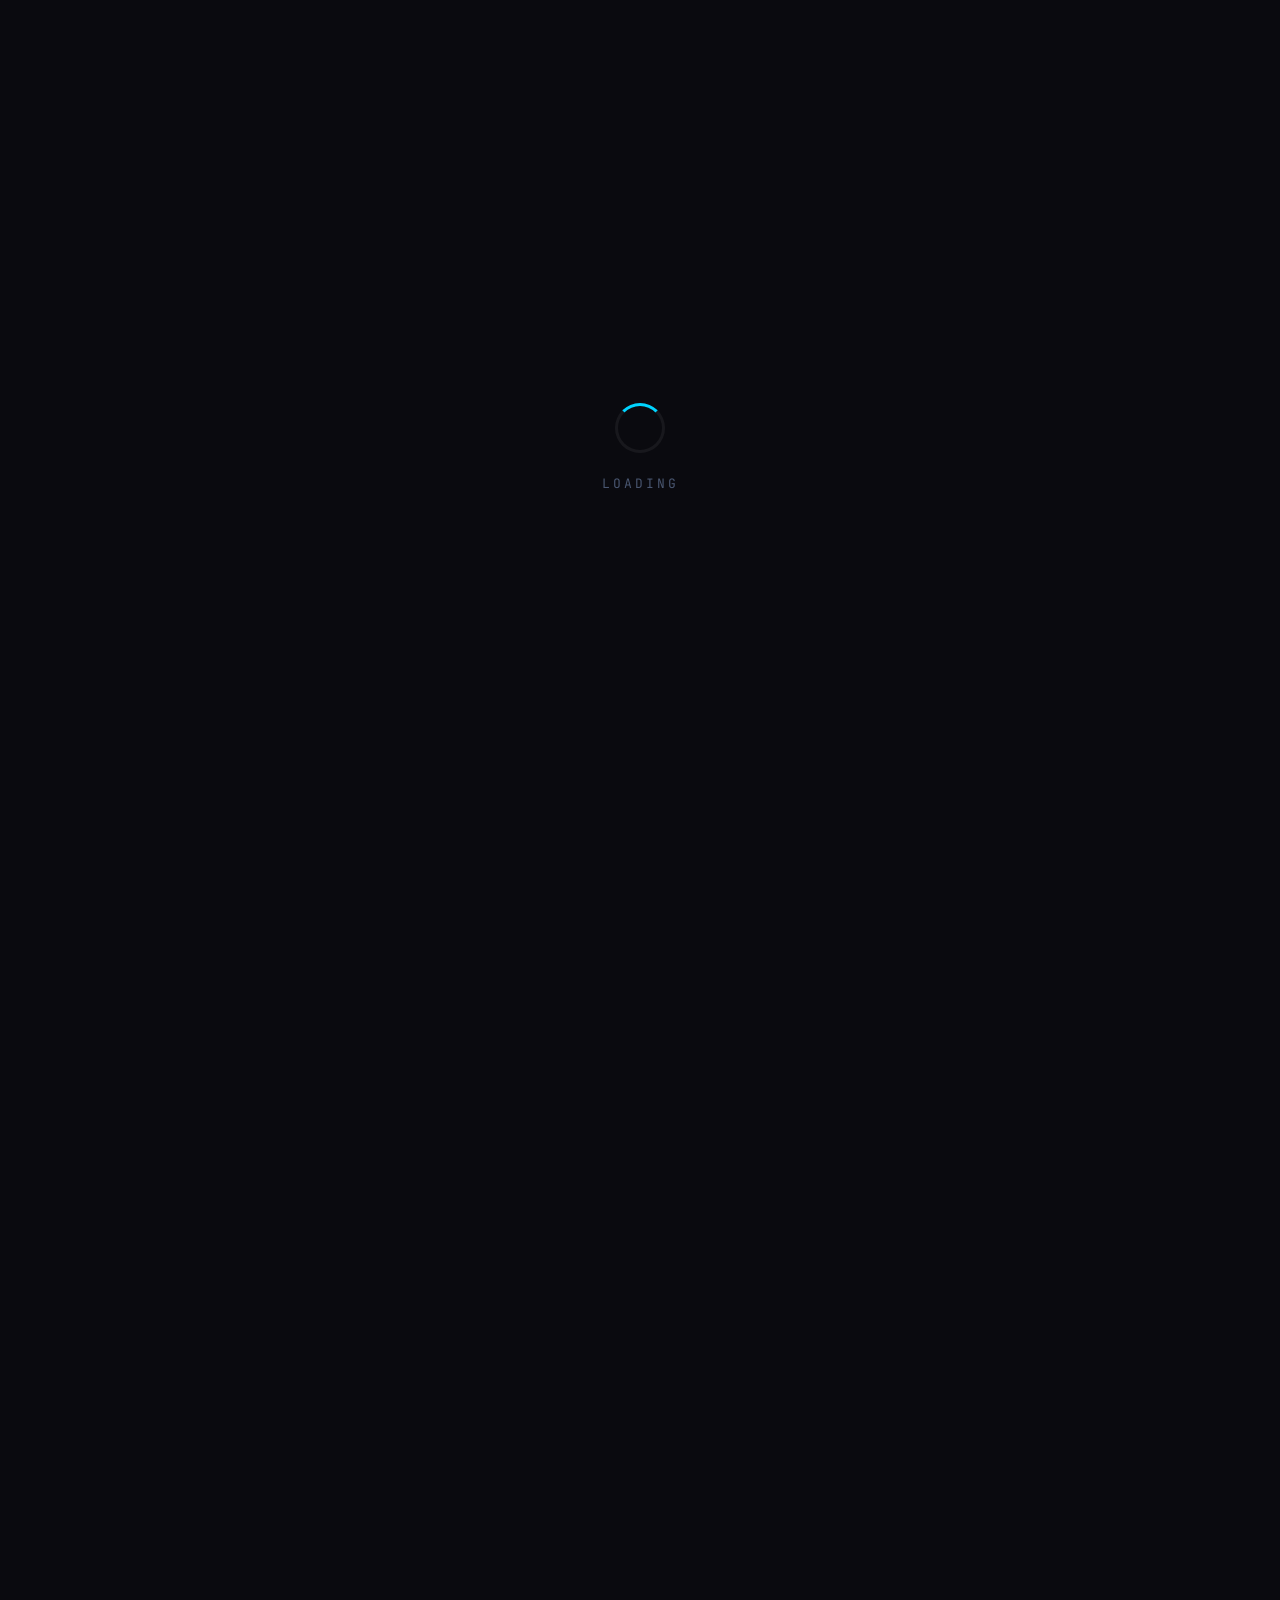
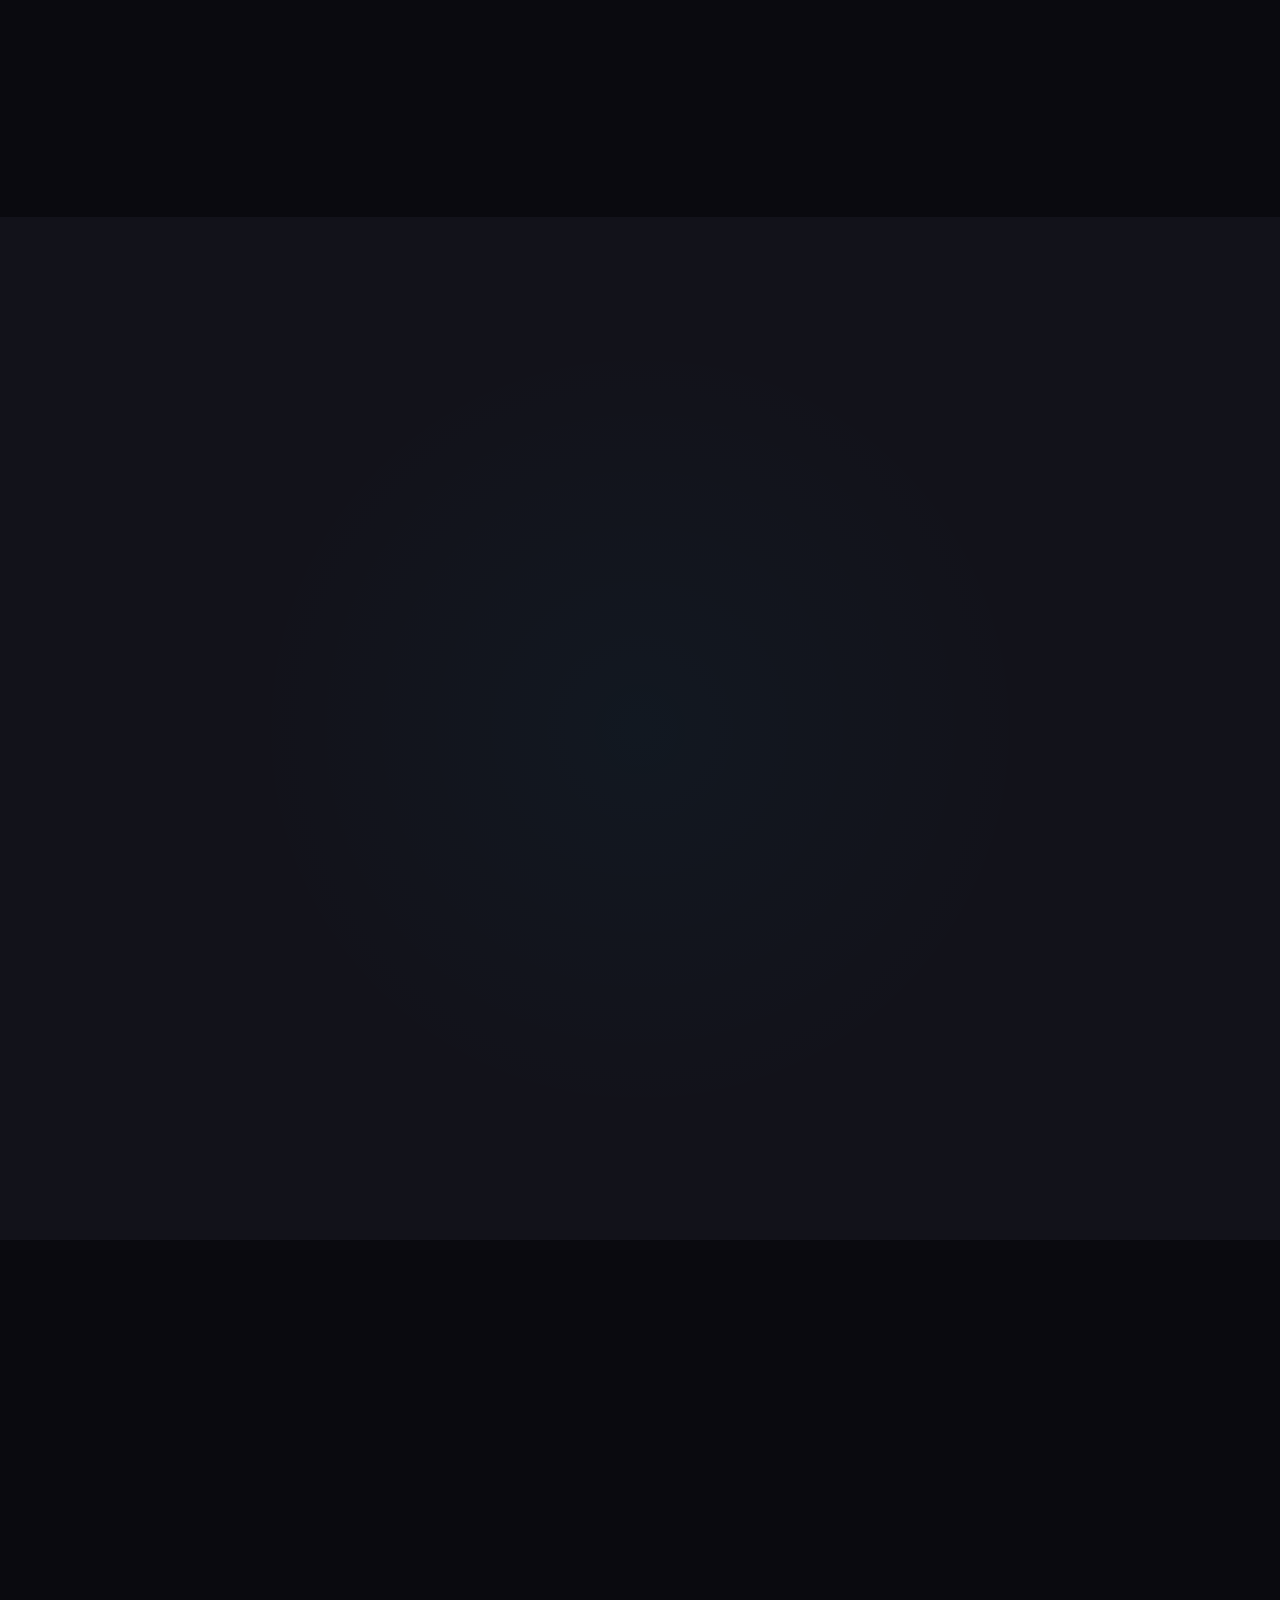
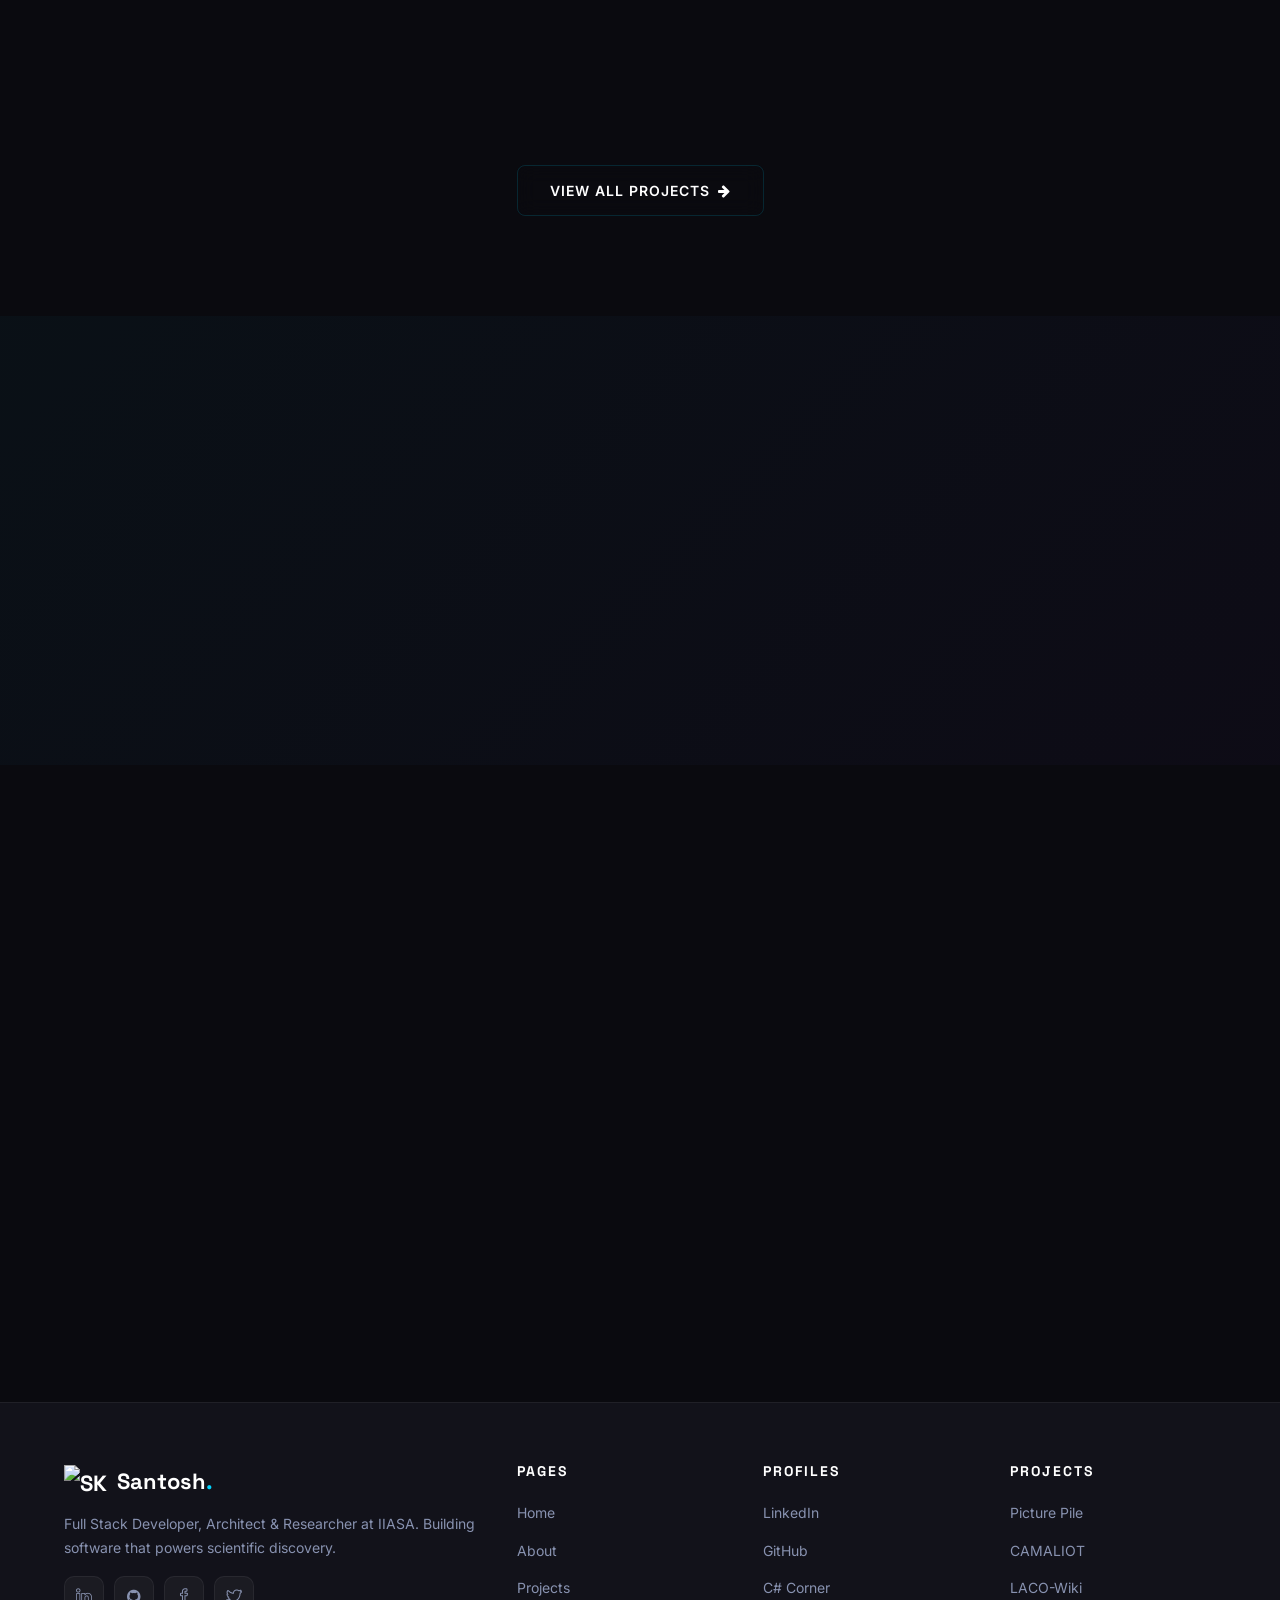
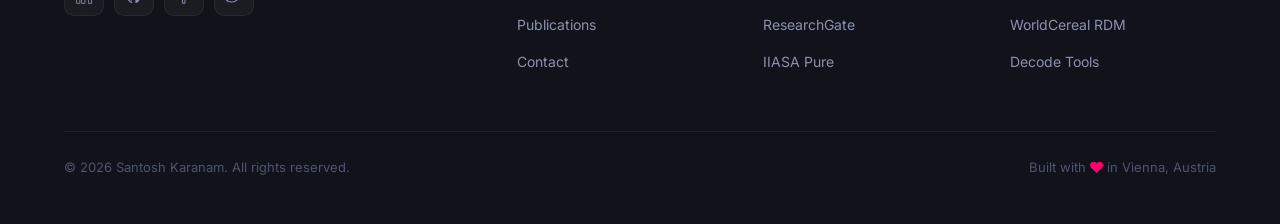
==== commit de3f4ce5: "redesign" ====
--- a/index.html
+++ b/index.html
@@ -1,632 +1,376 @@
 <!DOCTYPE html>
 <html lang="en">
-  <head>
-    <meta charset="utf-8">
-    <meta name="viewport" content="width=device-width, initial-scale=1, shrink-to-fit=no">
-    <meta name="description" content="Santosh Karanam - Full Stack Developer, Architect, DevOps & Researcher. IIASA | .NET | React | Azure | GIS">
-    <meta name="keywords" content="Santosh Karanam, Full Stack Developer, IIASA, .NET, React, Azure, GIS, DevOps, Vienna Austria">
-    <meta name="author" content="Santosh Karanam">
-    <meta property="og:title" content="Santosh Karanam - Full Stack Developer & Researcher">
-    <meta property="og:description" content="Full Stack Developer, Architect, DevOps, Product Owner. IIASA NODES Research Group.">
-    <meta property="og:type" content="website">
-    <meta property="og:url" content="https://santoshkaranam.github.io">
-
-    <title>Santosh Karanam | Full Stack Developer & Researcher</title>
-
-    <link rel="icon" type="image/png" href="assets/img/logo.png">
-
-    <link rel="stylesheet" type="text/css" href="assets/css/bootstrap.min.css">
-    <link rel="stylesheet" type="text/css" href="assets/fonts/font-awesome.min.css">
-    <link rel="stylesheet" type="text/css" href="assets/fonts/simple-line-icons.css">
-    <link rel="stylesheet" type="text/css" href="assets/css/slicknav.css">
-    <link rel="stylesheet" type="text/css" href="assets/css/nivo-lightbox.css">
-    <link rel="stylesheet" type="text/css" href="assets/css/animate.css">
-    <link rel="stylesheet" type="text/css" href="assets/css/main.css">
-    <link rel="stylesheet" type="text/css" href="assets/css/responsive.css">
-  </head>
-  <body>
-
-    <header id="header-wrap">
-      <nav class="navbar navbar-expand-lg fixed-top scrolling-navbar indigo">
-        <div class="container">
-          <div class="navbar-header">
-            <button class="navbar-toggler" type="button" data-toggle="collapse" data-target="#main-navbar" aria-controls="main-navbar" aria-expanded="false" aria-label="Toggle navigation">
-              <span class="navbar-toggler-icon"></span>
-              <span class="icon-menu"></span>
-              <span class="icon-menu"></span>
-              <span class="icon-menu"></span>
-            </button>
-            <a href="index.html" class="navbar-brand"><img src="assets/img/logo.png" alt="SK"></a>
-          </div>
-          <div class="collapse navbar-collapse" id="main-navbar">
-            <ul class="onepage-nev navbar-nav mr-auto w-100 justify-content-end clearfix">
-              <li class="nav-item active">
-                <a class="nav-link" href="#hero-area">Home</a>
-              </li>
-              <li class="nav-item">
-                <a class="nav-link" href="#about">About</a>
-              </li>
-              <li class="nav-item">
-                <a class="nav-link" href="#services">Skills</a>
-              </li>
-              <li class="nav-item">
-                <a class="nav-link" href="#resume">Resume</a>
-              </li>
-              <li class="nav-item">
-                <a class="nav-link" href="#projects">Projects</a>
-              </li>
-              <li class="nav-item">
-                <a class="nav-link" href="#publications">Publications</a>
-              </li>
-              <li class="nav-item">
-                <a class="nav-link" href="#contact">Contact</a>
-              </li>
-            </ul>
-          </div>
-        </div>
-        <ul class="onepage-nev mobile-menu">
-          <li><a href="#hero-area">Home</a></li>
-          <li><a href="#about">About</a></li>
-          <li><a href="#services">Skills</a></li>
-          <li><a href="#resume">Resume</a></li>
-          <li><a href="#projects">Projects</a></li>
-          <li><a href="#publications">Publications</a></li>
-          <li><a href="#contact">Contact</a></li>
-        </ul>
-      </nav>
-
-      <div id="hero-area" class="hero-area-bg">
-        <div class="overlay"></div>
-        <div class="container">
-          <div class="row">
-            <div class="col-md-12 col-sm-12 text-center">
-              <div class="contents">
-                <h5 class="script-font wow fadeInUp" data-wow-delay="0.2s">Hi, I am</h5>
-                <h2 class="head-title wow fadeInUp" data-wow-delay="0.4s">Santosh Karanam</h2>
-                <p class="script-font wow fadeInUp" data-wow-delay="0.6s" id="typed-output">Full Stack Developer & Researcher</p>
-                <ul class="social-icon wow fadeInUp" data-wow-delay="0.8s">
-                  <li><a class="linkedin" href="https://www.linkedin.com/in/santoshkaranam" target="_blank"><i class="icon-social-linkedin"></i></a></li>
-                  <li><a class="github" href="https://github.com/santoshkaranam" target="_blank"><i class="fa fa-github"></i></a></li>
-                  <li><a class="facebook" href="https://www.facebook.com/santosh.karanam.52" target="_blank"><i class="icon-social-facebook"></i></a></li>
-                  <li><a class="twitter" href="https://twitter.com/santoshkaranam1" target="_blank"><i class="icon-social-twitter"></i></a></li>
-                </ul>
-                <div class="wow fadeInUp" data-wow-delay="1.0s" style="margin-top: 30px;">
-                  <a href="#contact" class="btn btn-common">Get In Touch</a>
-                  <a href="#publications" class="btn btn-border">My Research</a>
-                </div>
+<head>
+  <meta charset="utf-8">
+  <meta name="viewport" content="width=device-width, initial-scale=1">
+  <meta name="description" content="Santosh Karanam - Full Stack Developer, Architect, DevOps & Researcher at IIASA. .NET, React, Azure, GIS.">
+  <meta name="keywords" content="Santosh Karanam, Full Stack Developer, IIASA, .NET, React, Azure, GIS, DevOps">
+  <meta name="author" content="Santosh Karanam">
+  <meta property="og:title" content="Santosh Karanam | Full Stack Developer & Researcher">
+  <meta property="og:description" content="Full Stack Developer, Architect, DevOps, Product Owner. IIASA NODES Research Group.">
+  <meta property="og:url" content="https://santoshkaranam.github.io">
+  <title>Santosh Karanam | Full Stack Developer & Researcher</title>
+  <link rel="icon" type="image/png" href="assets/img/logo.png">
+  <link rel="stylesheet" href="assets/css/bootstrap.min.css">
+  <link rel="stylesheet" href="assets/fonts/font-awesome.min.css">
+  <link rel="stylesheet" href="assets/fonts/simple-line-icons.css">
+  <link rel="stylesheet" href="assets/css/main.css">
+  <link rel="stylesheet" href="assets/css/animations.css">
+  <link rel="stylesheet" href="assets/css/responsive.css">
+</head>
+<body>
+
+  <!-- Preloader -->
+  <div id="preloader" style="position:fixed;top:0;left:0;width:100%;height:100%;background:var(--bg-primary);z-index:99999;display:flex;align-items:center;justify-content:center;transition:opacity 0.5s;">
+    <div style="text-align:center;">
+      <div style="width:50px;height:50px;border:3px solid var(--border-color);border-top-color:var(--accent-cyan);border-radius:50%;animation:spinSlow 1s linear infinite;margin:0 auto 16px;"></div>
+      <span style="font-family:'JetBrains Mono',monospace;font-size:13px;color:var(--text-muted);letter-spacing:3px;">LOADING</span>
+    </div>
+  </div>
+
+  <!-- Navigation -->
+  <nav class="navbar">
+    <div class="container">
+      <a href="index.html" class="nav-logo">
+        <img src="assets/img/logo.png" alt="SK">
+        <span>Santosh<span class="logo-dot">.</span></span>
+      </a>
+      <ul class="nav-links">
+        <li><a href="index.html" class="active">Home</a></li>
+        <li><a href="about.html">About</a></li>
+        <li><a href="projects.html">Projects</a></li>
+        <li><a href="publications.html">Research</a></li>
+        <li><a href="contact.html">Contact</a></li>
+      </ul>
+      <a href="contact.html" class="btn btn-primary btn-sm nav-cta magnetic-hover">Let's Talk</a>
+      <div class="mobile-toggle">
+        <span></span><span></span><span></span>
+      </div>
+    </div>
+  </nav>
+
+  <!-- Hero Section -->
+  <section class="hero" id="hero-area">
+    <div class="hero-bg">
+      <div class="hero-grid"></div>
+      <div class="hero-glow hero-glow-1"></div>
+      <div class="hero-glow hero-glow-2"></div>
+      <canvas id="particles-canvas"></canvas>
+    </div>
+    <div class="container hero-content">
+      <div class="hero-badge reveal">
+        <span class="pulse-dot"></span>
+        Available for collaboration
+      </div>
+      <h1 class="reveal delay-1">
+        <span class="line">I build software</span>
+        <span class="line">that powers <span class="highlight gradient-text">research</span></span>
+      </h1>
+      <div class="hero-typing reveal delay-2">
+        <span id="typed-text"></span><span class="cursor"></span>
+      </div>
+      <p class="hero-description reveal delay-3">
+        Full Stack Developer, Architect &amp; DevOps Engineer at IIASA's NODES Research Group.
+        Building citizen science platforms, geospatial applications, and cloud-native solutions
+        that help researchers understand our planet.
+      </p>
+      <div class="hero-actions reveal delay-4">
+        <a href="projects.html" class="btn btn-primary ripple-btn magnetic-hover">View My Work <i class="fa fa-arrow-right"></i></a>
+        <a href="publications.html" class="btn btn-outline ripple-btn magnetic-hover">Publications <i class="fa fa-book"></i></a>
+      </div>
+      <div class="hero-stats reveal delay-5">
+        <div class="hero-stat">
+          <span class="number">19<span class="plus">+</span></span>
+          <span class="label">Publications</span>
+        </div>
+        <div class="hero-stat">
+          <span class="number">7<span class="plus">+</span></span>
+          <span class="label">Projects</span>
+        </div>
+        <div class="hero-stat">
+          <span class="number">10<span class="plus">+</span></span>
+          <span class="label">Years Exp.</span>
+        </div>
+        <div class="hero-stat">
+          <span class="number">MVP</span>
+          <span class="label">C# Corner</span>
+        </div>
+      </div>
+    </div>
+    <div class="scroll-indicator">
+      <div class="mouse"></div>
+      <span>Scroll</span>
+    </div>
+  </section>
+
+  <!-- About Preview -->
+  <section class="section-padding about-section">
+    <div class="container">
+      <div class="about-grid">
+        <div class="about-image-container reveal-left">
+          <div class="about-image card-shine">
+            <img src="assets/img/about/about-1.jpg" alt="Santosh Karanam">
+          </div>
+          <div class="about-experience-badge">
+            <span class="number" data-count="10">0</span>
+            <span class="text">Years Experience</span>
+          </div>
+        </div>
+        <div class="about-content">
+          <span class="section-label reveal">About Me</span>
+          <h2 class="section-title reveal delay-1">Developer. Researcher. <span class="gradient-text">Builder.</span></h2>
+          <p class="about-text reveal delay-2">
+            I'm Santosh Karanam, a Full Stack Developer and Researcher at IIASA in Vienna, Austria.
+            I specialize in building software applications that aid scientific research — from citizen
+            science platforms to geospatial mapping tools and cloud-native architectures.
+          </p>
+          <p class="about-text reveal delay-3">
+            With a decade of experience across companies like Honeywell, DellEMC, and IIASA, I bring
+            deep expertise in .NET, React, Azure, and GIS technologies. I'm also a C# Corner MVP
+            and active contributor to the developer community.
+          </p>
+          <div class="about-info-grid reveal delay-4">
+            <div class="about-info-item">
+              <div class="icon"><i class="fa fa-map-marker"></i></div>
+              <div>
+                <div class="info-label">Location</div>
+                <div class="info-value">Vienna, Austria</div>
               </div>
             </div>
-          </div>
-        </div>
-      </div>
-    </header>
-
-    <section id="about" class="section-padding">
-      <div class="container">
-        <div class="row">
-          <div class="col-lg-6 col-md-6 col-sm-12 col-xs-12">
-            <div class="img-thumb wow fadeInLeft" data-wow-delay="0.3s">
-              <img class="img-fluid" src="assets/img/about/about-1.jpg" alt="Santosh Karanam">
-            </div>
-          </div>
-          <div class="col-lg-6 col-md-6 col-sm-12 col-xs-12">
-            <div class="profile-wrapper wow fadeInRight" data-wow-delay="0.3s">
-              <h3>Bio</h3>
-              <p style="margin-bottom:15px;">Full Stack Developer, Architect, DevOps Engineer, SCRUM Master & Product Owner. Passionate about building software applications that aid scientific research at IIASA. Specializing in .NET, React, Azure, and GIS/mapping technologies.</p>
-              <div class="about-profile">
-                <ul class="admin-profile">
-                  <li><span class="pro-title"> Name </span> <span class="pro-detail">Santosh Karanam</span></li>
-                  <li><span class="pro-title"> Title </span> <span class="pro-detail">Full Stack Developer & Architect</span></li>
-                  <li><span class="pro-title"> Organization </span> <span class="pro-detail">IIASA - NODES Research Group</span></li>
-                  <li><span class="pro-title"> Country </span> <span class="pro-detail">Austria</span></li>
-                  <li><span class="pro-title"> Location </span> <span class="pro-detail">Vienna (Wien)</span></li>
-                  <li><span class="pro-title"> Education </span> <span class="pro-detail">B.E. Electronics & Communication, Bangalore Institute of Technology</span></li>
-                  <li><span class="pro-title"> e-mail </span> <span class="pro-detail"><a href="mailto:santoshkaranamvidhyagiri@gmail.com">santoshkaranamvidhyagiri@gmail.com</a></span></li>
-                  <li><span class="pro-title"> Phone </span> <span class="pro-detail">+ (43) 67763058144</span></li>
-                </ul>
+            <div class="about-info-item">
+              <div class="icon"><i class="fa fa-university"></i></div>
+              <div>
+                <div class="info-label">Organization</div>
+                <div class="info-value">IIASA NODES Group</div>
               </div>
-              <div style="margin-top:15px;">
-                <a class="btn btn-common btn-rm" href="https://www.linkedin.com/in/santoshkaranam" target="_blank"><i class="icon-social-linkedin"></i> LinkedIn</a>
-                <a class="btn btn-common btn-rm" href="https://github.com/santoshkaranam" target="_blank"><i class="fa fa-github"></i> GitHub</a>
-                <a class="btn btn-common btn-rm" href="https://www.researchgate.net/profile/Santosh-Karanam" target="_blank"><i class="fa fa-book"></i> ResearchGate</a>
-                <a class="btn btn-common btn-rm" href="https://pure.iiasa.ac.at/view/iiasa/3224.html" target="_blank"><i class="fa fa-university"></i> IIASA</a>
-                <a class="btn btn-common btn-rm" href="https://www.c-sharpcorner.com/members/santosh-karanam" target="_blank"><i class="fa fa-code"></i> C# Corner</a>
+            </div>
+            <div class="about-info-item">
+              <div class="icon"><i class="fa fa-graduation-cap"></i></div>
+              <div>
+                <div class="info-label">Education</div>
+                <div class="info-value">B.E. Electronics & Comm.</div>
               </div>
             </div>
-          </div>
-        </div>
-      </div>
-    </section>
-
-    <section id="services" class="services section-padding">
-      <h2 class="section-title wow flipInX" data-wow-delay="0.4s">What I Do</h2>
-      <div class="container">
-        <div class="row">
-          <div class="col-md-6 col-lg-3 col-xs-12">
-            <div class="services-item wow fadeInDown" data-wow-delay="0.3s">
-              <div class="icon"><i class="icon-grid"></i></div>
-              <div class="services-content">
-                <h3><a href="#">Full Stack Development</a></h3>
-                <p>React, Next.js, TypeScript, ASP.NET Core, .NET Core Web API, Entity Framework, REST APIs</p>
+            <div class="about-info-item">
+              <div class="icon"><i class="fa fa-trophy"></i></div>
+              <div>
+                <div class="info-label">Award</div>
+                <div class="info-value">C# Corner MVP 2022</div>
               </div>
             </div>
           </div>
-          <div class="col-md-6 col-lg-3 col-xs-12">
-            <div class="services-item wow fadeInDown" data-wow-delay="0.6s">
-              <div class="icon"><i class="icon-cloud"></i></div>
-              <div class="services-content">
-                <h3><a href="#">Cloud & DevOps</a></h3>
-                <p>Azure, AWS, Google Cloud, Kubernetes, Helm, Docker, CI/CD pipelines, Infrastructure as Code</p>
-              </div>
-            </div>
-          </div>
-          <div class="col-md-6 col-lg-3 col-xs-12">
-            <div class="services-item wow fadeInDown" data-wow-delay="0.9s">
-              <div class="icon"><i class="icon-globe"></i></div>
-              <div class="services-content">
-                <h3><a href="#">GIS & Mapping</a></h3>
-                <p>Geospatial web applications, citizen science platforms, Earth Observation data processing, mapping solutions</p>
-              </div>
-            </div>
-          </div>
-          <div class="col-md-6 col-lg-3 col-xs-12">
-            <div class="services-item wow fadeInDown" data-wow-delay="1.2s">
-              <div class="icon"><i class="icon-layers"></i></div>
-              <div class="services-content">
-                <h3><a href="#">Architecture & DevOps</a></h3>
-                <p>System architecture, SCRUM Master, Product Owner, microservices, cloud-native design patterns</p>
-              </div>
-            </div>
-          </div>
-        </div>
-      </div>
-    </section>
-
-    <div id="resume" class="section-padding">
-      <div class="container">
-        <div class="row">
-          <div class="col-lg-6 col-md-6 col-sm-12">
-            <div class="education wow fadeInRight" data-wow-delay="0.3s">
-              <ul class="timeline">
-                <li>
-                  <i class="icon-graduation"></i>
-                  <h2 class="timelin-title">Education</h2>
-                </li>
-                <li>
-                  <div class="content-text">
-                    <h3 class="line-title">B.E. in Electronics & Communication</h3>
-                    <span>Bangalore Institute of Technology, India</span>
-                    <p class="line-text">Bachelor of Engineering in Electronics and Communication Engineering from Bangalore Institute of Technology (BIT), Visvesvaraya Technological University.</p>
-                  </div>
-                </li>
-              </ul>
-            </div>
-          </div>
-          <div class="col-lg-6 col-md-6 col-sm-12">
-            <div class="experience wow fadeInRight" data-wow-delay="0.6s">
-              <ul class="timeline">
-                <li>
-                  <i class="icon-briefcase"></i>
-                  <h2 class="timelin-title">Experience</h2>
-                </li>
-                <li>
-                  <div class="content-text">
-                    <h3 class="line-title">Guest Full Stack Developer - IIASA</h3>
-                    <span>2019 - Present</span>
-                    <p class="line-text">Novel Data Ecosystems for Sustainability (NODES) Research Group, Advancing Systems Analysis Program. Developing and supporting software applications to aid and enhance scientific research.</p>
-                  </div>
-                </li>
-                <li>
-                  <div class="content-text">
-                    <h3 class="line-title">Software Developer - Honeywell</h3>
-                    <span>Past</span>
-                    <p class="line-text">Software development experience in enterprise solutions. Part of 10+ years of industry experience across Honeywell and DellEMC.</p>
-                  </div>
-                </li>
-                <li>
-                  <div class="content-text">
-                    <h3 class="line-title">Software Developer - DellEMC</h3>
-                    <span>Past</span>
-                    <p class="line-text">Software development and architecture work in enterprise storage and data management solutions.</p>
-                  </div>
-                </li>
-              </ul>
-            </div>
-          </div>
-        </div>
-        <div class="row" style="margin-top:40px;">
-          <div class="col-lg-12">
-            <h3 class="section-sub-title wow fadeInUp" data-wow-delay="0.3s" style="text-align:center; font-size:22px; margin-bottom:20px;">Skills & Technologies</h3>
-            <div class="row skills-row wow fadeInUp" data-wow-delay="0.4s">
-              <div class="col-md-3 col-sm-6">
-                <div class="skill-category">
-                  <h4>Frontend</h4>
-                  <ul class="skill-tags">
-                    <li>React</li>
-                    <li>Next.js</li>
-                    <li>TypeScript</li>
-                    <li>JavaScript</li>
-                    <li>HTML5/CSS3</li>
-                  </ul>
-                </div>
-              </div>
-              <div class="col-md-3 col-sm-6">
-                <div class="skill-category">
-                  <h4>Backend</h4>
-                  <ul class="skill-tags">
-                    <li>.NET Core</li>
-                    <li>ASP.NET Core</li>
-                    <li>C#</li>
-                    <li>Web API</li>
-                    <li>Entity Framework</li>
-                  </ul>
-                </div>
-              </div>
-              <div class="col-md-3 col-sm-6">
-                <div class="skill-category">
-                  <h4>Cloud & DevOps</h4>
-                  <ul class="skill-tags">
-                    <li>Azure</li>
-                    <li>AWS</li>
-                    <li>Google Cloud</li>
-                    <li>Kubernetes</li>
-                    <li>Helm/Docker</li>
-                  </ul>
-                </div>
-              </div>
-              <div class="col-md-3 col-sm-6">
-                <div class="skill-category">
-                  <h4>GIS & Data</h4>
-                  <ul class="skill-tags">
-                    <li>PostgreSQL/PostGIS</li>
-                    <li>GIS/Mapping</li>
-                    <li>PowerShell</li>
-                    <li>DevOps</li>
-                    <li>SCRUM</li>
-                  </ul>
-                </div>
-              </div>
-            </div>
-          </div>
-        </div>
-      </div>
-    </div>
-
-    <section id="projects" class="section-padding" style="background:#f2f2f2;">
-      <h2 class="section-title wow flipInX" data-wow-delay="0.4s">Projects</h2>
-      <div class="container">
-        <div class="row">
-          <div class="col-md-6 col-lg-4 col-xs-12">
-            <div class="services-item wow fadeInDown" data-wow-delay="0.3s">
-              <div class="icon"><i class="fa fa-globe"></i></div>
-              <div class="services-content">
-                <h3><a href="https://pppui.cloud.geo-wiki.org/" target="_blank">Picture Pile</a></h3>
-                <p>A citizen science platform for rapid image classification. Users classify satellite imagery to support land cover mapping and SDG monitoring.</p>
-                <a href="https://pppui.cloud.geo-wiki.org/" target="_blank" class="btn btn-common btn-rm" style="margin-top:10px;">Visit <i class="fa fa-external-link"></i></a>
-              </div>
-            </div>
-          </div>
-          <div class="col-md-6 col-lg-4 col-xs-12">
-            <div class="services-item wow fadeInDown" data-wow-delay="0.4s">
-              <div class="icon"><i class="fa fa-satellite"></i></div>
-              <div class="services-content">
-                <h3><a href="https://www.camaliot.org/" target="_blank">CAMALIOT</a></h3>
-                <p>GNSS data collection app for weather forecasting and space weather research. Collects raw satellite data from Android phones for scientific applications.</p>
-                <a href="https://www.camaliot.org/" target="_blank" class="btn btn-common btn-rm" style="margin-top:10px;">Visit <i class="fa fa-external-link"></i></a>
-              </div>
-            </div>
-          </div>
-          <div class="col-md-6 col-lg-4 col-xs-12">
-            <div class="services-item wow fadeInDown" data-wow-delay="0.5s">
-              <div class="icon"><i class="fa fa-map"></i></div>
-              <div class="services-content">
-                <h3><a href="https://laco-wiki.net" target="_blank">LACO-Wiki</a></h3>
-                <p>Land Cover Validation Platform for validating land cover and land use maps. 12+ years in service with global coverage and free research access.</p>
-                <a href="https://laco-wiki.net" target="_blank" class="btn btn-common btn-rm" style="margin-top:10px;">Visit <i class="fa fa-external-link"></i></a>
-              </div>
-            </div>
-          </div>
-          <div class="col-md-6 col-lg-4 col-xs-12">
-            <div class="services-item wow fadeInDown" data-wow-delay="0.6s">
-              <div class="icon"><i class="fa fa-seedling"></i></div>
-              <div class="services-content">
-                <h3><a href="https://worldcereal-rdm.geo-wiki.org/" target="_blank">WorldCereal RDM</a></h3>
-                <p>Reference Data Module for global crop mapping. A cloud-based system for training and applying cropland/crop type detection using open EO datasets.</p>
-                <a href="https://worldcereal-rdm.geo-wiki.org/" target="_blank" class="btn btn-common btn-rm" style="margin-top:10px;">Visit <i class="fa fa-external-link"></i></a>
-              </div>
-            </div>
-          </div>
-          <div class="col-md-6 col-lg-4 col-xs-12">
-            <div class="services-item wow fadeInDown" data-wow-delay="0.7s">
-              <div class="icon"><i class="fa fa-tree"></i></div>
-              <div class="services-content">
-                <h3><a href="#">Tree-Quest</a></h3>
-                <p>A citizen science app for collecting single-tree attributes. Supports forest mapping and carbon measurement through crowd-sourced tree data collection.</p>
-                <a href="https://pure.iiasa.ac.at/id/eprint/21615/" target="_blank" class="btn btn-common btn-rm" style="margin-top:10px;">Publication <i class="fa fa-external-link"></i></a>
-              </div>
-            </div>
-          </div>
-          <div class="col-md-6 col-lg-4 col-xs-12">
-            <div class="services-item wow fadeInDown" data-wow-delay="0.8s">
-              <div class="icon"><i class="fa fa-mobile"></i></div>
-              <div class="services-content">
-                <h3><a href="#">Geo-Quest</a></h3>
-                <p>Mobile application for easy and accurate Earth Observation-enhanced ground data collection. Supports citizen science field measurements.</p>
-                <a href="https://pure.iiasa.ac.at/id/eprint/21616/" target="_blank" class="btn btn-common btn-rm" style="margin-top:10px;">Publication <i class="fa fa-external-link"></i></a>
-              </div>
-            </div>
-          </div>
-        </div>
-        <div class="row" style="margin-top:30px;">
-          <div class="col-lg-12">
-            <div class="services-item wow fadeInUp" data-wow-delay="0.3s" style="max-width:500px; margin:0 auto;">
-              <div class="icon"><i class="fa fa-code"></i></div>
-              <div class="services-content">
-                <h3><a href="https://www.decode-tools.com/" target="_blank">Decode Tools</a></h3>
-                <p>Official product - a suite of developer tools and utilities.</p>
-                <a href="https://www.decode-tools.com/" target="_blank" class="btn btn-common btn-rm" style="margin-top:10px;">Visit <i class="fa fa-external-link"></i></a>
-              </div>
-            </div>
-          </div>
-        </div>
-      </div>
-    </section>
-
-    <section id="publications" class="section-padding">
-      <h2 class="section-title wow flipInX" data-wow-delay="0.4s">Research & Publications</h2>
-      <div class="container">
-        <div class="row">
-          <div class="col-lg-12">
-            <p class="wow fadeInUp" data-wow-delay="0.2s" style="text-align:center; margin-bottom:30px;">
-              IIASA NODES Research Group | <a href="https://pure.iiasa.ac.at/view/iiasa/3224.html" target="_blank" style="color:#00b4d9;">19 Publications</a> |
-              <a href="https://www.semanticscholar.org/author/S.-Karanam/1976152" target="_blank" style="color:#00b4d9;">Semantic Scholar</a> |
-              <a href="https://dblp.org/pid/303/8403" target="_blank" style="color:#00b4d9;">DBLP</a>
-            </p>
-          </div>
-        </div>
-        <div class="row">
-          <div class="col-lg-12">
-            <div class="publication-list wow fadeInUp" data-wow-delay="0.3s">
-              <div class="pub-item">
-                <h4>Tree-quest: A citizen science app for collecting single-tree information</h4>
-                <p class="pub-authors">Milenkovic M, Hofhansl F, Weinacker R, Sturn T, <strong>Karanam S</strong>, Wild B, et al.</p>
-                <p class="pub-meta"><span class="pub-journal">Ecological Informatics 97</span> <span class="pub-year">2026</span></p>
-                <a href="https://doi.org/10.1016/j.ecoinf.2026.103897" target="_blank" class="btn btn-common btn-rm">DOI <i class="fa fa-external-link"></i></a>
-              </div>
-              <div class="pub-item">
-                <h4>Geo-Quest mobile application: Easy and accurate Earth Observation-enhanced ground data collection</h4>
-                <p class="pub-authors">Laso Bayas JC, Milenkovic M, Sturn T, Weinacker R, Hofhansl F, Shishodia M, <strong>Karanam S</strong>, et al.</p>
-                <p class="pub-meta"><span class="pub-journal">Living Planet Symposium 2025</span> <span class="pub-year">2025</span></p>
-                <a href="https://pure.iiasa.ac.at/id/eprint/21616/" target="_blank" class="btn btn-common btn-rm">Details <i class="fa fa-external-link"></i></a>
-              </div>
-              <div class="pub-item">
-                <h4>WorldCereal harmonized reference datasets - extended and updated</h4>
-                <p class="pub-authors">Boogaard H, Pratihast A, Laso Bayas JC, <strong>Karanam S</strong>, Fritz S, Van Tricht K, et al.</p>
-                <p class="pub-meta"><span class="pub-journal">Zenodo Dataset</span> <span class="pub-year">2025</span></p>
-                <a href="https://doi.org/10.5281/zenodo.17288873" target="_blank" class="btn btn-common btn-rm">DOI <i class="fa fa-external-link"></i></a>
-              </div>
-              <div class="pub-item">
-                <h4>Citizen Science Mobile App and Data in Support of Forest Mapping</h4>
-                <p class="pub-authors">Milenkovic M, Hofhansl F, Sturn T, Weinacker R, <strong>Karanam S</strong>, Wild B, et al.</p>
-                <p class="pub-meta"><span class="pub-journal">OEMC Global Workshop, Laxenburg, Austria</span> <span class="pub-year">2024</span></p>
-                <a href="https://pure.iiasa.ac.at/id/eprint/21615/" target="_blank" class="btn btn-common btn-rm">Details <i class="fa fa-external-link"></i></a>
-              </div>
-              <div class="pub-item">
-                <h4>Building a community-based open harmonised reference data repository for global crop mapping</h4>
-                <p class="pub-authors">Boogaard H, Pratihast AK, Laso Bayas JC, <strong>Karanam S</strong>, Fritz S, Van Tricht K, et al.</p>
-                <p class="pub-meta"><span class="pub-journal">PLoS ONE 18(7): e0287731</span> <span class="pub-year">2023</span></p>
-                <a href="https://doi.org/10.1371/journal.pone.0287731" target="_blank" class="btn btn-common btn-rm">DOI <i class="fa fa-external-link"></i></a>
-              </div>
-              <div class="pub-item">
-                <h4>Collecting volunteered geographic information from GNSS: experiences from the CAMALIOT project</h4>
-                <p class="pub-authors">See L, Soja B, Klopotek G, Sturn T, Weinacker R, <strong>Karanam S</strong>, et al.</p>
-                <p class="pub-meta"><span class="pub-journal">International Journal of Digital Earth 16(1): 2818-2841</span> <span class="pub-year">2023</span></p>
-                <a href="https://doi.org/10.1080/17538947.2023.2239761" target="_blank" class="btn btn-common btn-rm">DOI <i class="fa fa-external-link"></i></a>
-              </div>
-              <div class="pub-item">
-                <h4>Lessons learned in developing reference data sets with the contribution of citizens: the Geo-Wiki experience</h4>
-                <p class="pub-authors">See L, Laso Bayas JC, Lesiv M, Shchepashchenko D, Danylo O, McCallum I, <strong>Karanam S</strong>, et al.</p>
-                <p class="pub-meta"><span class="pub-journal">Environmental Research Letters 17(6): e065003</span> <span class="pub-year">2022</span></p>
-                <a href="https://doi.org/10.1088/1748-9326/ac6ad7" target="_blank" class="btn btn-common btn-rm">DOI <i class="fa fa-external-link"></i></a>
-              </div>
-              <div class="pub-item">
-                <h4>Crowdsourcing In-Situ Data Collection Using Gamification</h4>
-                <p class="pub-authors">Fritz S, Sturn T, Karner M, <strong>Karanam S</strong>, See L, Laso Bayas JC, McCallum I.</p>
-                <p class="pub-meta"><span class="pub-journal">IGARSS 2021: 254-257</span> <span class="pub-year">2021</span></p>
-                <a href="https://doi.org/10.1109/IGARSS47720.2021.9553527" target="_blank" class="btn btn-common btn-rm">DOI <i class="fa fa-external-link"></i></a>
-              </div>
-            </div>
-            <p class="wow fadeInUp" data-wow-delay="0.4s" style="text-align:center; margin-top:30px;">
-              <a href="https://pure.iiasa.ac.at/view/iiasa/3224.html" target="_blank" class="btn btn-common">View All Publications on IIASA Pure <i class="fa fa-external-link"></i></a>
-            </p>
-          </div>
-        </div>
-      </div>
-    </section>
-
-    <section class="counter-section section-padding">
-      <div class="container">
-        <div class="row">
-          <div class="col-md-3 col-sm-6 work-counter-widget text-center">
-            <div class="counter wow fadeInDown" data-wow-delay="0.3s">
-              <div class="icon"><i class="fa fa-file-text"></i></div>
-              <div class="counterUp">19</div>
-              <p>Publications</p>
-            </div>
-          </div>
-          <div class="col-md-3 col-sm-6 work-counter-widget text-center">
-            <div class="counter wow fadeInDown" data-wow-delay="0.6s">
-              <div class="icon"><i class="fa fa-database"></i></div>
-              <div class="counterUp">7</div>
-              <p>Major Projects</p>
-            </div>
-          </div>
-          <div class="col-md-3 col-sm-6 work-counter-widget text-center">
-            <div class="counter wow fadeInDown" data-wow-delay="0.9s">
-              <div class="icon"><i class="icon-trophy"></i></div>
-              <div class="counterUp">10</div>
-              <p>Years Experience</p>
-            </div>
-          </div>
-          <div class="col-md-3 col-sm-6 work-counter-widget text-center">
-            <div class="counter wow fadeInDown" data-wow-delay="1.2s">
-              <div class="icon"><i class="icon-badge"></i></div>
-              <div class="counterUp">13</div>
-              <p>C# Corner Articles</p>
-            </div>
-          </div>
-        </div>
-      </div>
-    </section>
-
-    <section id="certifications" class="section-padding" style="background:#f2f2f2;">
-      <h2 class="section-title wow flipInX" data-wow-delay="0.4s">Certifications & Awards</h2>
-      <div class="container">
-        <div class="row">
-          <div class="col-md-4 col-sm-6">
-            <div class="services-item wow fadeInDown" data-wow-delay="0.3s">
-              <div class="icon"><i class="fa fa-trophy"></i></div>
-              <div class="services-content">
-                <h3><a href="#">C# Corner MVP</a></h3>
-                <p>Microsoft MVP Award - 2022 Q2</p>
-              </div>
-            </div>
-          </div>
-          <div class="col-md-4 col-sm-6">
-            <div class="services-item wow fadeInDown" data-wow-delay="0.4s">
-              <div class="icon"><i class="fa fa-star"></i></div>
-              <div class="services-content">
-                <h3><a href="#">Member of the Month</a></h3>
-                <p>C# Corner - April 2022</p>
-              </div>
-            </div>
-          </div>
-          <div class="col-md-4 col-sm-6">
-            <div class="services-item wow fadeInDown" data-wow-delay="0.5s">
-              <div class="icon"><i class="fa fa-graduation-cap"></i></div>
-              <div class="services-content">
-                <h3><a href="#">Prompt Engineering for ChatGPT</a></h3>
-                <p>Vanderbilt University</p>
-              </div>
-            </div>
-          </div>
-        </div>
-      </div>
-    </section>
-
-    <section id="contact" class="section-padding">
-      <h2 class="section-title wow flipInX" data-wow-delay="0.4s">Get In Touch</h2>
-      <div class="container">
-        <div class="row contact-form-area wow fadeInUp" data-wow-delay="0.4s">
-          <div class="col-md-6 col-lg-6 col-sm-12">
-            <div class="footer-right-area wow fadeIn">
-              <div class="footer-right-contact">
-                <div class="single-contact">
-                  <div class="contact-icon"><i class="fa fa-map-marker"></i></div>
-                  <p>Vienna, Austria</p>
-                </div>
-                <div class="single-contact">
-                  <div class="contact-icon"><i class="fa fa-envelope"></i></div>
-                  <p><a href="mailto:santoshkaranamvidhyagiri@gmail.com">santoshkaranamvidhyagiri@gmail.com</a></p>
-                </div>
-                <div class="single-contact">
-                  <div class="contact-icon"><i class="fa fa-phone"></i></div>
-                  <p>+ (43) 67763058144</p>
-                </div>
-              </div>
-              <div style="margin-top:30px;">
-                <h3 style="font-size:18px; margin-bottom:15px;">Connect</h3>
-                <ul class="social-icon">
-                  <li><a class="linkedin" href="https://www.linkedin.com/in/santoshkaranam" target="_blank"><i class="icon-social-linkedin"></i></a></li>
-                  <li><a class="github" href="https://github.com/santoshkaranam" target="_blank"><i class="fa fa-github"></i></a></li>
-                  <li><a class="facebook" href="https://www.facebook.com/santosh.karanam.52" target="_blank"><i class="icon-social-facebook"></i></a></li>
-                  <li><a class="twitter" href="https://twitter.com/santoshkaranam1" target="_blank"><i class="icon-social-twitter"></i></a></li>
-                </ul>
-                <ul class="social-icon" style="margin-top:10px;">
-                  <li><a class="btn btn-common btn-rm" href="https://www.c-sharpcorner.com/members/santosh-karanam" target="_blank"><i class="fa fa-code"></i> C# Corner</a></li>
-                  <li><a class="btn btn-common btn-rm" href="https://www.researchgate.net/profile/Santosh-Karanam" target="_blank"><i class="fa fa-book"></i> ResearchGate</a></li>
-                </ul>
-              </div>
-            </div>
-          </div>
-          <div class="col-md-6 col-lg-6 col-sm-12">
-            <div class="contact-block">
-              <h2>Send a Message</h2>
-              <form id="contactForm">
-                <div class="row">
-                  <div class="col-md-6">
-                    <div class="form-group">
-                      <input type="text" class="form-control" id="name" name="name" placeholder="Name" required data-error="Please enter your name">
-                      <div class="help-block with-errors"></div>
-                    </div>
-                  </div>
-                  <div class="col-md-6">
-                    <div class="form-group">
-                      <input type="text" placeholder="Email" id="email" class="form-control" name="email" required data-error="Please enter your email">
-                      <div class="help-block with-errors"></div>
-                    </div>
-                  </div>
-                  <div class="col-md-12">
-                    <div class="form-group">
-                      <input type="text" placeholder="Subject" id="msg_subject" class="form-control" required data-error="Please enter your subject">
-                      <div class="help-block with-errors"></div>
-                    </div>
-                  </div>
-                  <div class="col-md-12">
-                    <div class="form-group">
-                      <textarea class="form-control" id="message" placeholder="Your Message" rows="5" data-error="Write your message" required></textarea>
-                      <div class="help-block with-errors"></div>
-                    </div>
-                    <div class="submit-button">
-                      <button class="btn btn-common" id="submit" type="submit">Send Message</button>
-                      <div id="msgSubmit" class="h3 text-center hidden"></div>
-                      <div class="clearfix"></div>
-                    </div>
-                  </div>
-                </div>
-              </form>
-            </div>
-          </div>
-        </div>
-      </div>
-    </section>
-
-    <footer class="footer-area section-padding">
-      <div class="container">
-        <div class="row">
-          <div class="col-md-12">
-            <div class="footer-text text-center wow fadeInDown" data-wow-delay="0.3s">
-              <ul class="social-icon">
-                <li><a class="linkedin" href="https://www.linkedin.com/in/santoshkaranam" target="_blank"><i class="icon-social-linkedin"></i></a></li>
-                <li><a class="github" href="https://github.com/santoshkaranam" target="_blank"><i class="fa fa-github"></i></a></li>
-                <li><a class="facebook" href="https://www.facebook.com/santosh.karanam.52" target="_blank"><i class="icon-social-facebook"></i></a></li>
-                <li><a class="twitter" href="https://twitter.com/santoshkaranam1" target="_blank"><i class="icon-social-twitter"></i></a></li>
-                <li><a class="google" href="https://www.c-sharpcorner.com/members/santosh-karanam" target="_blank"><i class="fa fa-code"></i></a></li>
-                <li><a class="google" href="https://www.researchgate.net/profile/Santosh-Karanam" target="_blank"><i class="fa fa-book"></i></a></li>
-                <li><a class="google" href="https://pure.iiasa.ac.at/view/iiasa/3224.html" target="_blank"><i class="fa fa-university"></i></a></li>
-              </ul>
-              <p>&copy; 2026 Santosh Karanam. All rights reserved.</p>
-            </div>
-          </div>
-        </div>
-      </div>
-    </footer>
-
-    <a href="#" class="back-to-top">
-      <i class="icon-arrow-up"></i>
-    </a>
-
-    <script src="assets/js/jquery-min.js"></script>
-    <script src="assets/js/popper.min.js"></script>
-    <script src="assets/js/bootstrap.min.js"></script>
-    <script src="assets/js/jquery.mixitup.js"></script>
-    <script src="assets/js/jquery.counterup.min.js"></script>
-    <script src="assets/js/waypoints.min.js"></script>
-    <script src="assets/js/wow.js"></script>
-    <script src="assets/js/jquery.nav.js"></script>
-    <script src="assets/js/jquery.easing.min.js"></script>
-    <script src="assets/js/nivo-lightbox.js"></script>
-    <script src="assets/js/jquery.slicknav.js"></script>
-    <script src="assets/js/main.js"></script>
-  </body>
+          <a href="about.html" class="btn btn-primary ripple-btn magnetic-hover reveal delay-5">Learn More <i class="fa fa-arrow-right"></i></a>
+        </div>
+      </div>
+    </div>
+  </section>
+
+  <!-- Skills Preview -->
+  <section class="section-padding skills-section">
+    <div class="container">
+      <div class="text-center mb-4">
+        <span class="section-label reveal" style="justify-content:center;">Expertise</span>
+        <h2 class="section-title reveal delay-1">Technical <span class="gradient-text">Arsenal</span></h2>
+        <p class="section-subtitle reveal delay-2" style="margin:0 auto;">Technologies and tools I use to build production-grade applications.</p>
+      </div>
+      <div class="skills-grid stagger-reveal">
+        <div class="skill-card tilt-card">
+          <div class="skill-icon cyan"><i class="fa fa-code"></i></div>
+          <h3>Frontend</h3>
+          <p>Modern, responsive user interfaces with React ecosystem and TypeScript.</p>
+          <div class="skill-tags">
+            <span>React</span><span>Next.js</span><span>TypeScript</span><span>JavaScript</span><span>HTML5/CSS3</span>
+          </div>
+        </div>
+        <div class="skill-card tilt-card">
+          <div class="skill-icon purple"><i class="fa fa-server"></i></div>
+          <h3>Backend</h3>
+          <p>Robust APIs and services built with .NET ecosystem and C#.</p>
+          <div class="skill-tags">
+            <span>.NET Core</span><span>ASP.NET Core</span><span>C#</span><span>Web API</span><span>Entity Framework</span>
+          </div>
+        </div>
+        <div class="skill-card tilt-card">
+          <div class="skill-icon green"><i class="fa fa-cloud"></i></div>
+          <h3>Cloud & DevOps</h3>
+          <p>Cloud-native architectures and CI/CD across all major providers.</p>
+          <div class="skill-tags">
+            <span>Azure</span><span>AWS</span><span>Google Cloud</span><span>Kubernetes</span><span>Helm</span><span>Docker</span>
+          </div>
+        </div>
+        <div class="skill-card tilt-card">
+          <div class="skill-icon pink"><i class="fa fa-globe"></i></div>
+          <h3>GIS & Data</h3>
+          <p>Geospatial applications, citizen science platforms, and data pipelines.</p>
+          <div class="skill-tags">
+            <span>PostgreSQL/PostGIS</span><span>GIS/Mapping</span><span>PowerShell</span><span>SCRUM</span>
+          </div>
+        </div>
+      </div>
+    </div>
+  </section>
+
+  <!-- Featured Projects Preview -->
+  <section class="section-padding projects-section">
+    <div class="container">
+      <div class="text-center mb-4">
+        <span class="section-label reveal" style="justify-content:center;">Portfolio</span>
+        <h2 class="section-title reveal delay-1">Featured <span class="gradient-text">Projects</span></h2>
+      </div>
+      <div class="projects-grid stagger-reveal">
+        <div class="project-card tilt-card" data-category="citizen-science">
+          <div class="project-card-header">
+            <div class="project-icon" style="background:rgba(0,212,255,0.1);color:var(--accent-cyan);"><i class="fa fa-globe"></i></div>
+            <div class="project-links">
+              <a href="https://pppui.cloud.geo-wiki.org/" target="_blank" title="Visit"><i class="fa fa-external-link"></i></a>
+            </div>
+          </div>
+          <div class="project-card-body">
+            <h3>Picture Pile</h3>
+            <p>Citizen science platform for rapid satellite image classification to support land cover mapping and SDG monitoring.</p>
+            <div class="project-tech">
+              <span>React</span><span>.NET</span><span>Azure</span><span>GIS</span>
+            </div>
+          </div>
+        </div>
+        <div class="project-card tilt-card" data-category="mobile">
+          <div class="project-card-header">
+            <div class="project-icon" style="background:rgba(124,58,237,0.1);color:var(--accent-purple);"><i class="fa fa-satellite"></i></div>
+            <div class="project-links">
+              <a href="https://www.camaliot.org/" target="_blank" title="Visit"><i class="fa fa-external-link"></i></a>
+            </div>
+          </div>
+          <div class="project-card-body">
+            <h3>CAMALIOT</h3>
+            <p>GNSS data collection app for weather forecasting and space weather research using crowd-sourced mobile data.</p>
+            <div class="project-tech">
+              <span>Android</span><span>.NET</span><span>GNSS</span><span>ML</span>
+            </div>
+          </div>
+        </div>
+        <div class="project-card tilt-card" data-category="gis">
+          <div class="project-card-header">
+            <div class="project-icon" style="background:rgba(0,255,136,0.1);color:var(--accent-green);"><i class="fa fa-map"></i></div>
+            <div class="project-links">
+              <a href="https://laco-wiki.net" target="_blank" title="Visit"><i class="fa fa-external-link"></i></a>
+            </div>
+          </div>
+          <div class="project-card-body">
+            <h3>LACO-Wiki</h3>
+            <p>Land Cover Validation Platform — 12+ years serving the global research community for map validation.</p>
+            <div class="project-tech">
+              <span>Web GIS</span><span>PostGIS</span><span>Leaflet</span>
+            </div>
+          </div>
+        </div>
+      </div>
+      <div class="text-center mt-4">
+        <a href="projects.html" class="btn btn-outline ripple-btn magnetic-hover">View All Projects <i class="fa fa-arrow-right"></i></a>
+      </div>
+    </div>
+  </section>
+
+  <!-- Counter Section -->
+  <section class="section-padding counter-section">
+    <div class="container">
+      <div class="counter-grid stagger-reveal">
+        <div class="counter-item">
+          <div class="counter-icon"><i class="fa fa-file-text-o"></i></div>
+          <span class="counter-number" data-count="19">0</span>
+          <span class="counter-label">Publications</span>
+        </div>
+        <div class="counter-item">
+          <div class="counter-icon"><i class="fa fa-database"></i></div>
+          <span class="counter-number" data-count="7">0</span>
+          <span class="counter-label">Major Projects</span>
+        </div>
+        <div class="counter-item">
+          <div class="counter-icon"><i class="fa fa-trophy"></i></div>
+          <span class="counter-number" data-count="10">0</span>
+          <span class="counter-label">Years Experience</span>
+        </div>
+        <div class="counter-item">
+          <div class="counter-icon"><i class="fa fa-pencil"></i></div>
+          <span class="counter-number" data-count="13">0</span>
+          <span class="counter-label">Technical Articles</span>
+        </div>
+      </div>
+    </div>
+  </section>
+
+  <!-- CTA Section -->
+  <section class="section-padding cta-section">
+    <div class="container">
+      <div class="cta-box reveal">
+        <span class="section-label" style="justify-content:center;">Get In Touch</span>
+        <h2 class="section-title">Let's Build Something <span class="gradient-text">Amazing</span></h2>
+        <p class="section-subtitle" style="text-align:center;">Whether it's a research platform, cloud architecture, or a citizen science app — I'd love to discuss how I can help.</p>
+        <div style="display:flex;gap:16px;justify-content:center;flex-wrap:wrap;">
+          <a href="contact.html" class="btn btn-primary ripple-btn magnetic-hover">Contact Me <i class="fa fa-arrow-right"></i></a>
+          <a href="https://www.linkedin.com/in/santoshkaranam" target="_blank" class="btn btn-outline ripple-btn magnetic-hover">LinkedIn <i class="fa fa-external-link"></i></a>
+        </div>
+      </div>
+    </div>
+  </section>
+
+  <!-- Footer -->
+  <footer class="footer">
+    <div class="container">
+      <div class="footer-content">
+        <div class="footer-brand">
+          <a href="index.html" class="nav-logo" style="margin-bottom:0;">
+            <img src="assets/img/logo.png" alt="SK" style="height:32px;">
+            <span>Santosh<span class="logo-dot">.</span></span>
+          </a>
+          <p>Full Stack Developer, Architect &amp; Researcher at IIASA. Building software that powers scientific discovery.</p>
+          <div class="footer-social">
+            <a href="https://www.linkedin.com/in/santoshkaranam" target="_blank"><i class="icon-social-linkedin"></i></a>
+            <a href="https://github.com/santoshkaranam" target="_blank"><i class="fa fa-github"></i></a>
+            <a href="https://www.facebook.com/santosh.karanam.52" target="_blank"><i class="icon-social-facebook"></i></a>
+            <a href="https://twitter.com/santoshkaranam1" target="_blank"><i class="icon-social-twitter"></i></a>
+          </div>
+        </div>
+        <div>
+          <h4 class="footer-heading">Pages</h4>
+          <ul class="footer-links">
+            <li><a href="index.html">Home</a></li>
+            <li><a href="about.html">About</a></li>
+            <li><a href="projects.html">Projects</a></li>
+            <li><a href="publications.html">Publications</a></li>
+            <li><a href="contact.html">Contact</a></li>
+          </ul>
+        </div>
+        <div>
+          <h4 class="footer-heading">Profiles</h4>
+          <ul class="footer-links">
+            <li><a href="https://www.linkedin.com/in/santoshkaranam" target="_blank">LinkedIn</a></li>
+            <li><a href="https://github.com/santoshkaranam" target="_blank">GitHub</a></li>
+            <li><a href="https://www.c-sharpcorner.com/members/santosh-karanam" target="_blank">C# Corner</a></li>
+            <li><a href="https://www.researchgate.net/profile/Santosh-Karanam" target="_blank">ResearchGate</a></li>
+            <li><a href="https://pure.iiasa.ac.at/view/iiasa/3224.html" target="_blank">IIASA Pure</a></li>
+          </ul>
+        </div>
+        <div>
+          <h4 class="footer-heading">Projects</h4>
+          <ul class="footer-links">
+            <li><a href="https://pppui.cloud.geo-wiki.org/" target="_blank">Picture Pile</a></li>
+            <li><a href="https://www.camaliot.org/" target="_blank">CAMALIOT</a></li>
+            <li><a href="https://laco-wiki.net" target="_blank">LACO-Wiki</a></li>
+            <li><a href="https://worldcereal-rdm.geo-wiki.org/" target="_blank">WorldCereal RDM</a></li>
+            <li><a href="https://www.decode-tools.com/" target="_blank">Decode Tools</a></li>
+          </ul>
+        </div>
+      </div>
+      <div class="footer-bottom">
+        <p>&copy; 2026 Santosh Karanam. All rights reserved.</p>
+        <p>Built with <i class="fa fa-heart" style="color:var(--accent-pink);"></i> in Vienna, Austria</p>
+      </div>
+    </div>
+  </footer>
+
+  <a href="#" class="back-to-top"><i class="fa fa-chevron-up"></i></a>
+
+  <script src="assets/js/jquery.min.js"></script>
+  <script src="assets/js/main.js"></script>
+</body>
 </html>
--- a/assets/css/main.css
+++ b/assets/css/main.css
@@ -1,1321 +1,1542 @@
-@import url("https://fonts.googleapis.com/css?family=Shadows+Into+Light|Source+Sans+Pro:400,700");
+@import url("https://fonts.googleapis.com/css2?family=Inter:wght@300;400;500;600;700;800;900&family=JetBrains+Mono:wght@400;500;700&family=Space+Grotesk:wght@300;400;500;600;700&display=swap");
+
+:root {
+  --bg-primary: #0a0a0f;
+  --bg-secondary: #12121a;
+  --bg-tertiary: #1a1a2e;
+  --bg-card: rgba(18,18,26,0.8);
+  --bg-glass: rgba(18,18,26,0.6);
+  --border-color: rgba(255,255,255,0.06);
+  --border-glow: rgba(0,212,255,0.15);
+  --accent-cyan: #00d4ff;
+  --accent-blue: #0099ff;
+  --accent-purple: #7c3aed;
+  --accent-green: #00ff88;
+  --accent-pink: #ff006e;
+  --accent-orange: #ff8800;
+  --gradient-primary: linear-gradient(135deg, #00d4ff, #0099ff);
+  --gradient-purple: linear-gradient(135deg, #7c3aed, #a855f7);
+  --gradient-green: linear-gradient(135deg, #00ff88, #00cc6a);
+  --gradient-hero: linear-gradient(135deg, #0a0a0f 0%, #12121a 50%, #0f172a 100%);
+  --text-primary: #ffffff;
+  --text-secondary: #8892b0;
+  --text-muted: #495670;
+  --shadow-glow: 0 0 40px rgba(0,212,255,0.1);
+  --shadow-card: 0 8px 32px rgba(0,0,0,0.3);
+  --radius-sm: 8px;
+  --radius-md: 12px;
+  --radius-lg: 20px;
+  --radius-xl: 28px;
+  --transition-fast: 0.2s cubic-bezier(0.4,0,0.2,1);
+  --transition-medium: 0.4s cubic-bezier(0.4,0,0.2,1);
+  --transition-slow: 0.6s cubic-bezier(0.4,0,0.2,1);
+}
+
+*,*::before,*::after { box-sizing: border-box; margin: 0; padding: 0; }
+
 html {
+  scroll-behavior: smooth;
   overflow-x: hidden;
 }
 
 body {
-  background: #fff;
+  background: var(--bg-primary);
+  font-size: 16px;
+  font-weight: 400;
+  font-family: 'Inter', sans-serif;
+  color: var(--text-secondary);
+  line-height: 1.7;
+  overflow-x: hidden;
+  -webkit-font-smoothing: antialiased;
+  -moz-osx-font-smoothing: grayscale;
+}
+
+::selection {
+  background: rgba(0,212,255,0.3);
+  color: var(--text-primary);
+}
+
+a { color: var(--accent-cyan); text-decoration: none; transition: var(--transition-fast); }
+a:hover { color: #33ddff; }
+
+h1,h2,h3,h4,h5,h6 {
+  font-family: 'Space Grotesk', sans-serif;
+  color: var(--text-primary);
+  font-weight: 700;
+  line-height: 1.2;
+}
+
+.container { max-width: 1200px; margin: 0 auto; padding: 0 24px; }
+
+.section-padding { padding: 100px 0; }
+
+.gradient-text {
+  background: var(--gradient-primary);
+  -webkit-background-clip: text;
+  -webkit-text-fill-color: transparent;
+  background-clip: text;
+}
+
+.gradient-text-purple {
+  background: var(--gradient-purple);
+  -webkit-background-clip: text;
+  -webkit-text-fill-color: transparent;
+  background-clip: text;
+}
+
+.section-label {
+  display: inline-flex;
+  align-items: center;
+  gap: 8px;
+  font-family: 'JetBrains Mono', monospace;
+  font-size: 13px;
+  font-weight: 500;
+  color: var(--accent-cyan);
+  text-transform: uppercase;
+  letter-spacing: 3px;
+  margin-bottom: 16px;
+}
+
+.section-label::before {
+  content: '';
+  width: 30px;
+  height: 2px;
+  background: var(--gradient-primary);
+  display: inline-block;
+}
+
+.section-title {
+  font-size: clamp(32px, 5vw, 48px);
+  font-weight: 800;
+  color: var(--text-primary);
+  margin-bottom: 20px;
+  letter-spacing: -0.5px;
+}
+
+.section-subtitle {
+  font-size: 18px;
+  color: var(--text-secondary);
+  max-width: 600px;
+  line-height: 1.8;
+}
+
+.btn {
+  display: inline-flex;
+  align-items: center;
+  gap: 8px;
+  padding: 14px 32px;
+  border-radius: var(--radius-sm);
+  font-family: 'Inter', sans-serif;
   font-size: 14px;
-  font-weight: 400;
-  font-family: "Source Sans Pro", sans-serif;
-  -webkit-box-sizing: border-box;
-  -moz-box-sizing: border-box;
-  box-sizing: border-box;
-  -webkit-font-smoothing: subpixel-antialiased;
-  color: #666;
-  line-height: 25px;
-  -webkit-backface-visibility: hidden;
-  backface-visibility: hidden;
-  overflow-x: hidden;
-}
-
-h1, h2, h3, h4 {
-  font-size: 38px;
+  font-weight: 600;
+  text-transform: uppercase;
+  letter-spacing: 1px;
+  border: none;
+  cursor: pointer;
+  transition: var(--transition-medium);
+  position: relative;
+  overflow: hidden;
+}
+
+.btn::before {
+  content: '';
+  position: absolute;
+  top: 0; left: -100%;
+  width: 100%; height: 100%;
+  background: linear-gradient(90deg, transparent, rgba(255,255,255,0.1), transparent);
+  transition: var(--transition-slow);
+}
+
+.btn:hover::before { left: 100%; }
+
+.btn-primary {
+  background: var(--gradient-primary);
+  color: var(--bg-primary);
+  box-shadow: 0 4px 20px rgba(0,212,255,0.3);
+}
+
+.btn-primary:hover {
+  transform: translateY(-2px);
+  box-shadow: 0 8px 30px rgba(0,212,255,0.4);
+  color: var(--bg-primary);
+}
+
+.btn-outline {
+  background: transparent;
+  color: var(--text-primary);
+  border: 1px solid var(--border-glow);
+  backdrop-filter: blur(10px);
+}
+
+.btn-outline:hover {
+  border-color: var(--accent-cyan);
+  background: rgba(0,212,255,0.05);
+  color: var(--accent-cyan);
+  transform: translateY(-2px);
+}
+
+.btn-sm { padding: 10px 22px; font-size: 12px; }
+
+/* ==========================================================================
+   NAVIGATION
+   ========================================================================== */
+.navbar {
+  position: fixed;
+  top: 0;
+  left: 0;
+  right: 0;
+  z-index: 1000;
+  padding: 16px 0;
+  transition: var(--transition-medium);
+}
+
+.navbar.scrolled {
+  background: var(--bg-glass);
+  backdrop-filter: blur(20px) saturate(180%);
+  border-bottom: 1px solid var(--border-color);
+  padding: 12px 0;
+  box-shadow: 0 4px 30px rgba(0,0,0,0.3);
+}
+
+.navbar .container {
+  display: flex;
+  align-items: center;
+  justify-content: space-between;
+}
+
+.nav-logo {
+  display: flex;
+  align-items: center;
+  gap: 10px;
+  font-family: 'Space Grotesk', sans-serif;
+  font-size: 22px;
   font-weight: 700;
-  font-family: "Source Sans Pro", sans-serif;
-}
-
-.script-font {
-  font-family: 'Shadows Into Light', cursive;
-}
-
-a {
-  -webkit-transition: all 0.2s linear;
-  -moz-transition: all 0.2s linear;
-  -o-transition: all 0.2s linear;
-  transition: all 0.2s linear;
-}
-
-a:hover {
-  text-decoration: none;
-}
-
-a a:focus {
-  outline: none;
-}
-
-p {
-  font-weight: 400;
-  font-family: "Source Sans Pro", sans-serif;
-  margin: 0px;
+  color: var(--text-primary);
+}
+
+.nav-logo img { height: 36px; width: auto; }
+
+.nav-logo .logo-dot {
+  color: var(--accent-cyan);
+}
+
+.nav-links {
+  display: flex;
+  align-items: center;
+  gap: 8px;
+  list-style: none;
+}
+
+.nav-links a {
+  padding: 8px 16px;
   font-size: 14px;
-}
-
-ul, ol {
-  list-style: outside none none;
-  margin: 0;
-  padding: 0;
-}
-
-ul li, ol li {
+  font-weight: 500;
+  color: var(--text-secondary);
+  border-radius: var(--radius-sm);
+  transition: var(--transition-fast);
+  position: relative;
+}
+
+.nav-links a:hover,
+.nav-links a.active {
+  color: var(--text-primary);
+  background: rgba(0,212,255,0.08);
+}
+
+.nav-links a.active::after {
+  content: '';
+  position: absolute;
+  bottom: 4px;
+  left: 50%;
+  transform: translateX(-50%);
+  width: 20px;
+  height: 2px;
+  background: var(--accent-cyan);
+  border-radius: 2px;
+}
+
+.nav-cta {
+  margin-left: 16px;
+}
+
+.mobile-toggle {
+  display: none;
+  flex-direction: column;
+  gap: 5px;
+  cursor: pointer;
+  padding: 8px;
+  z-index: 1001;
+}
+
+.mobile-toggle span {
+  width: 24px;
+  height: 2px;
+  background: var(--text-primary);
+  border-radius: 2px;
+  transition: var(--transition-fast);
+}
+
+.mobile-toggle.active span:nth-child(1) { transform: rotate(45deg) translate(5px,5px); }
+.mobile-toggle.active span:nth-child(2) { opacity: 0; }
+.mobile-toggle.active span:nth-child(3) { transform: rotate(-45deg) translate(5px,-5px); }
+
+/* ==========================================================================
+   HERO SECTION
+   ========================================================================== */
+.hero {
+  min-height: 100vh;
+  display: flex;
+  align-items: center;
+  position: relative;
+  overflow: hidden;
+  background: var(--gradient-hero);
+}
+
+.hero-bg {
+  position: absolute;
+  top: 0; left: 0; right: 0; bottom: 0;
+  overflow: hidden;
+}
+
+.hero-grid {
+  position: absolute;
+  top: 0; left: 0; right: 0; bottom: 0;
+  background-image:
+    linear-gradient(rgba(0,212,255,0.03) 1px, transparent 1px),
+    linear-gradient(90deg, rgba(0,212,255,0.03) 1px, transparent 1px);
+  background-size: 60px 60px;
+  animation: gridMove 20s linear infinite;
+}
+
+@keyframes gridMove {
+  0% { transform: translate(0,0); }
+  100% { transform: translate(60px,60px); }
+}
+
+.hero-glow {
+  position: absolute;
+  width: 600px;
+  height: 600px;
+  border-radius: 50%;
+  filter: blur(120px);
+  opacity: 0.15;
+}
+
+.hero-glow-1 {
+  top: -200px;
+  right: -100px;
+  background: var(--accent-cyan);
+}
+
+.hero-glow-2 {
+  bottom: -200px;
+  left: -100px;
+  background: var(--accent-purple);
+}
+
+#particles-canvas {
+  position: absolute;
+  top: 0; left: 0;
+  width: 100%; height: 100%;
+  z-index: 1;
+}
+
+.hero-content {
+  position: relative;
+  z-index: 2;
+}
+
+.hero .container {
+  position: relative;
+  z-index: 2;
+}
+
+.hero-badge {
+  display: inline-flex;
+  align-items: center;
+  gap: 8px;
+  padding: 8px 20px;
+  background: var(--bg-glass);
+  backdrop-filter: blur(10px);
+  border: 1px solid var(--border-glow);
+  border-radius: 50px;
+  font-size: 13px;
+  font-weight: 500;
+  color: var(--accent-cyan);
+  margin-bottom: 24px;
+}
+
+.hero-badge .pulse-dot {
+  width: 8px;
+  height: 8px;
+  background: var(--accent-green);
+  border-radius: 50%;
+  animation: pulse 2s infinite;
+}
+
+@keyframes pulse {
+  0%,100% { opacity: 1; transform: scale(1); }
+  50% { opacity: 0.5; transform: scale(1.5); }
+}
+
+.hero h1 {
+  font-size: clamp(40px, 7vw, 72px);
+  font-weight: 900;
+  line-height: 1.05;
+  margin-bottom: 20px;
+  letter-spacing: -1px;
+}
+
+.hero h1 .line { display: block; }
+
+.hero h1 .highlight {
+  position: relative;
+  display: inline-block;
+}
+
+.hero h1 .highlight::after {
+  content: '';
+  position: absolute;
+  bottom: 8px;
+  left: 0;
+  width: 100%;
+  height: 12px;
+  background: rgba(0,212,255,0.2);
+  border-radius: 4px;
+  z-index: -1;
+}
+
+.hero-typing {
+  font-family: 'JetBrains Mono', monospace;
+  font-size: clamp(16px, 2.5vw, 20px);
+  color: var(--accent-cyan);
+  margin-bottom: 32px;
+  min-height: 30px;
+}
+
+.hero-typing .cursor {
+  display: inline-block;
+  width: 3px;
+  height: 20px;
+  background: var(--accent-cyan);
+  margin-left: 4px;
+  vertical-align: middle;
+  animation: cursorBlink 1s infinite;
+}
+
+@keyframes cursorBlink {
+  0%,50% { opacity: 1; }
+  51%,100% { opacity: 0; }
+}
+
+.hero-description {
+  font-size: 18px;
+  color: var(--text-secondary);
+  max-width: 550px;
+  margin-bottom: 40px;
+  line-height: 1.8;
+}
+
+.hero-actions {
+  display: flex;
+  gap: 16px;
+  margin-bottom: 60px;
+  flex-wrap: wrap;
+}
+
+.hero-stats {
+  display: flex;
+  gap: 48px;
+  flex-wrap: wrap;
+}
+
+.hero-stat {
+  text-align: left;
+}
+
+.hero-stat .number {
+  font-family: 'Space Grotesk', sans-serif;
+  font-size: 36px;
+  font-weight: 800;
+  color: var(--text-primary);
+  display: block;
+}
+
+.hero-stat .number .plus {
+  color: var(--accent-cyan);
+}
+
+.hero-stat .label {
+  font-size: 13px;
+  color: var(--text-muted);
+  text-transform: uppercase;
+  letter-spacing: 1px;
+  font-weight: 500;
+}
+
+.scroll-indicator {
+  position: absolute;
+  bottom: 40px;
+  left: 50%;
+  transform: translateX(-50%);
+  z-index: 2;
+  display: flex;
+  flex-direction: column;
+  align-items: center;
+  gap: 8px;
+  color: var(--text-muted);
+  font-size: 12px;
+  letter-spacing: 2px;
+  text-transform: uppercase;
+  animation: float 3s ease-in-out infinite;
+}
+
+.scroll-indicator .mouse {
+  width: 24px;
+  height: 38px;
+  border: 2px solid var(--text-muted);
+  border-radius: 12px;
+  position: relative;
+}
+
+.scroll-indicator .mouse::after {
+  content: '';
+  width: 4px;
+  height: 8px;
+  background: var(--accent-cyan);
+  border-radius: 2px;
+  position: absolute;
+  top: 6px;
+  left: 50%;
+  transform: translateX(-50%);
+  animation: scrollWheel 2s infinite;
+}
+
+@keyframes scrollWheel {
+  0% { transform: translateX(-50%) translateY(0); opacity: 1; }
+  100% { transform: translateX(-50%) translateY(12px); opacity: 0; }
+}
+
+@keyframes float {
+  0%,100% { transform: translateX(-50%) translateY(0); }
+  50% { transform: translateX(-50%) translateY(-10px); }
+}
+
+/* ==========================================================================
+   ABOUT SECTION
+   ========================================================================== */
+.about-section {
+  background: var(--bg-primary);
+  position: relative;
+}
+
+.about-grid {
+  display: grid;
+  grid-template-columns: 1fr 1fr;
+  gap: 60px;
+  align-items: center;
+}
+
+.about-image-container {
+  position: relative;
+}
+
+.about-image {
+  border-radius: var(--radius-lg);
+  overflow: hidden;
+  position: relative;
+}
+
+.about-image img {
+  width: 100%;
+  display: block;
+  border-radius: var(--radius-lg);
+}
+
+.about-image::after {
+  content: '';
+  position: absolute;
+  top: -1px; left: -1px; right: -1px; bottom: -1px;
+  border-radius: var(--radius-lg);
+  background: var(--gradient-primary);
+  z-index: -1;
+  opacity: 0.5;
+}
+
+.about-experience-badge {
+  position: absolute;
+  bottom: -20px;
+  right: -20px;
+  background: var(--bg-glass);
+  backdrop-filter: blur(20px);
+  border: 1px solid var(--border-glow);
+  border-radius: var(--radius-md);
+  padding: 20px 28px;
+  text-align: center;
+}
+
+.about-experience-badge .number {
+  font-family: 'Space Grotesk', sans-serif;
+  font-size: 42px;
+  font-weight: 900;
+  background: var(--gradient-primary);
+  -webkit-background-clip: text;
+  -webkit-text-fill-color: transparent;
+  display: block;
+  line-height: 1;
+}
+
+.about-experience-badge .text {
+  font-size: 12px;
+  color: var(--text-secondary);
+  text-transform: uppercase;
+  letter-spacing: 2px;
+}
+
+.about-content .about-text {
+  font-size: 16px;
+  line-height: 1.9;
+  color: var(--text-secondary);
+  margin-bottom: 30px;
+}
+
+.about-info-grid {
+  display: grid;
+  grid-template-columns: 1fr 1fr;
+  gap: 16px;
+  margin-bottom: 32px;
+}
+
+.about-info-item {
+  display: flex;
+  align-items: center;
+  gap: 12px;
+  padding: 12px 16px;
+  background: var(--bg-secondary);
+  border-radius: var(--radius-sm);
+  border: 1px solid var(--border-color);
+}
+
+.about-info-item .icon {
+  width: 36px;
+  height: 36px;
+  display: flex;
+  align-items: center;
+  justify-content: center;
+  background: rgba(0,212,255,0.1);
+  border-radius: 8px;
+  color: var(--accent-cyan);
+  font-size: 16px;
+  flex-shrink: 0;
+}
+
+.about-info-item .info-label {
+  font-size: 11px;
+  color: var(--text-muted);
+  text-transform: uppercase;
+  letter-spacing: 1px;
+}
+
+.about-info-item .info-value {
+  font-size: 14px;
+  color: var(--text-primary);
+  font-weight: 500;
+}
+
+/* ==========================================================================
+   SKILLS SECTION
+   ========================================================================== */
+.skills-section {
+  background: var(--bg-secondary);
+  position: relative;
+  overflow: hidden;
+}
+
+.skills-section::before {
+  content: '';
+  position: absolute;
+  top: 50%;
+  left: 50%;
+  transform: translate(-50%,-50%);
+  width: 800px;
+  height: 800px;
+  background: radial-gradient(circle, rgba(0,212,255,0.03), transparent 70%);
+}
+
+.skills-grid {
+  display: grid;
+  grid-template-columns: repeat(auto-fit, minmax(280px, 1fr));
+  gap: 24px;
+}
+
+.skill-card {
+  background: var(--bg-card);
+  border: 1px solid var(--border-color);
+  border-radius: var(--radius-md);
+  padding: 32px 28px;
+  transition: var(--transition-medium);
+  position: relative;
+  overflow: hidden;
+}
+
+.skill-card::before {
+  content: '';
+  position: absolute;
+  top: 0; left: 0; right: 0;
+  height: 3px;
+  background: var(--gradient-primary);
+  transform: scaleX(0);
+  transform-origin: left;
+  transition: var(--transition-medium);
+}
+
+.skill-card:hover {
+  border-color: var(--border-glow);
+  transform: translateY(-4px);
+  box-shadow: var(--shadow-glow);
+}
+
+.skill-card:hover::before { transform: scaleX(1); }
+
+.skill-card .skill-icon {
+  width: 56px;
+  height: 56px;
+  display: flex;
+  align-items: center;
+  justify-content: center;
+  border-radius: var(--radius-md);
+  font-size: 24px;
+  margin-bottom: 20px;
+}
+
+.skill-card .skill-icon.cyan { background: rgba(0,212,255,0.1); color: var(--accent-cyan); }
+.skill-card .skill-icon.purple { background: rgba(124,58,237,0.1); color: var(--accent-purple); }
+.skill-card .skill-icon.green { background: rgba(0,255,136,0.1); color: var(--accent-green); }
+.skill-card .skill-icon.pink { background: rgba(255,0,110,0.1); color: var(--accent-pink); }
+
+.skill-card h3 {
+  font-size: 18px;
+  margin-bottom: 12px;
+}
+
+.skill-card p {
+  font-size: 14px;
+  line-height: 1.7;
+  margin-bottom: 20px;
+}
+
+.skill-tags {
+  display: flex;
+  flex-wrap: wrap;
+  gap: 6px;
+}
+
+.skill-tags span {
+  padding: 4px 12px;
+  background: rgba(255,255,255,0.04);
+  border: 1px solid var(--border-color);
+  border-radius: 50px;
+  font-size: 12px;
+  font-weight: 500;
+  color: var(--text-secondary);
+  transition: var(--transition-fast);
+}
+
+.skill-tags span:hover {
+  border-color: var(--accent-cyan);
+  color: var(--accent-cyan);
+  background: rgba(0,212,255,0.05);
+}
+
+/* Skill Bars */
+.skill-bars {
+  margin-top: 60px;
+}
+
+.skill-bar-item {
+  margin-bottom: 24px;
+}
+
+.skill-bar-header {
+  display: flex;
+  justify-content: space-between;
+  margin-bottom: 8px;
+}
+
+.skill-bar-header .name {
+  font-size: 14px;
+  font-weight: 600;
+  color: var(--text-primary);
+}
+
+.skill-bar-header .percent {
+  font-size: 13px;
+  font-weight: 600;
+  color: var(--accent-cyan);
+  font-family: 'JetBrains Mono', monospace;
+}
+
+.skill-bar-track {
+  height: 6px;
+  background: rgba(255,255,255,0.06);
+  border-radius: 3px;
+  overflow: hidden;
+}
+
+.skill-bar-fill {
+  height: 100%;
+  border-radius: 3px;
+  background: var(--gradient-primary);
+  width: 0;
+  transition: width 1.5s cubic-bezier(0.4,0,0.2,1);
+}
+
+/* ==========================================================================
+   PROJECTS SECTION
+   ========================================================================== */
+.projects-section {
+  background: var(--bg-primary);
+  position: relative;
+}
+
+.projects-filter {
+  display: flex;
+  gap: 8px;
+  margin-bottom: 40px;
+  flex-wrap: wrap;
+}
+
+.filter-btn {
+  padding: 8px 20px;
+  border-radius: 50px;
+  font-size: 13px;
+  font-weight: 500;
+  color: var(--text-secondary);
+  background: var(--bg-secondary);
+  border: 1px solid var(--border-color);
+  cursor: pointer;
+  transition: var(--transition-fast);
+  font-family: 'Inter', sans-serif;
+}
+
+.filter-btn:hover,
+.filter-btn.active {
+  background: rgba(0,212,255,0.1);
+  border-color: var(--accent-cyan);
+  color: var(--accent-cyan);
+}
+
+.projects-grid {
+  display: grid;
+  grid-template-columns: repeat(auto-fit, minmax(350px, 1fr));
+  gap: 24px;
+}
+
+.project-card {
+  background: var(--bg-card);
+  border: 1px solid var(--border-color);
+  border-radius: var(--radius-md);
+  overflow: hidden;
+  transition: var(--transition-medium);
+  position: relative;
+}
+
+.project-card:hover {
+  border-color: var(--border-glow);
+  transform: translateY(-6px);
+  box-shadow: 0 20px 60px rgba(0,0,0,0.3);
+}
+
+.project-card-header {
+  padding: 28px 28px 0;
+  display: flex;
+  justify-content: space-between;
+  align-items: flex-start;
+}
+
+.project-icon {
+  width: 48px;
+  height: 48px;
+  display: flex;
+  align-items: center;
+  justify-content: center;
+  border-radius: var(--radius-sm);
+  font-size: 22px;
+}
+
+.project-links {
+  display: flex;
+  gap: 8px;
+}
+
+.project-links a {
+  width: 32px;
+  height: 32px;
+  display: flex;
+  align-items: center;
+  justify-content: center;
+  border-radius: 6px;
+  background: rgba(255,255,255,0.05);
+  color: var(--text-secondary);
+  font-size: 14px;
+  transition: var(--transition-fast);
+}
+
+.project-links a:hover {
+  background: rgba(0,212,255,0.1);
+  color: var(--accent-cyan);
+}
+
+.project-card-body {
+  padding: 20px 28px 28px;
+}
+
+.project-card-body h3 {
+  font-size: 20px;
+  margin-bottom: 10px;
+}
+
+.project-card-body p {
+  font-size: 14px;
+  line-height: 1.7;
+  margin-bottom: 16px;
+}
+
+.project-tech {
+  display: flex;
+  flex-wrap: wrap;
+  gap: 6px;
+}
+
+.project-tech span {
+  padding: 4px 10px;
+  background: rgba(0,212,255,0.06);
+  border-radius: 4px;
+  font-size: 11px;
+  font-weight: 600;
+  color: var(--accent-cyan);
+  font-family: 'JetBrains Mono', monospace;
+}
+
+/* ==========================================================================
+   PUBLICATIONS SECTION
+   ========================================================================== */
+.publications-section {
+  background: var(--bg-secondary);
+  position: relative;
+}
+
+.pub-card {
+  background: var(--bg-card);
+  border: 1px solid var(--border-color);
+  border-radius: var(--radius-md);
+  padding: 28px;
+  margin-bottom: 16px;
+  transition: var(--transition-medium);
+  position: relative;
+  overflow: hidden;
+}
+
+.pub-card::before {
+  content: '';
+  position: absolute;
+  left: 0;
+  top: 0;
+  bottom: 0;
+  width: 3px;
+  background: var(--gradient-primary);
+}
+
+.pub-card:hover {
+  border-color: var(--border-glow);
+  transform: translateX(4px);
+  box-shadow: var(--shadow-glow);
+}
+
+.pub-card h4 {
+  font-size: 16px;
+  font-weight: 600;
+  margin-bottom: 8px;
+  line-height: 1.5;
+}
+
+.pub-card .authors {
+  font-size: 13px;
+  color: var(--text-muted);
+  margin-bottom: 10px;
+}
+
+.pub-card .journal {
+  font-size: 13px;
+  color: var(--text-secondary);
+  font-style: italic;
+  margin-bottom: 12px;
+}
+
+.pub-card .pub-meta {
+  display: flex;
+  align-items: center;
+  gap: 12px;
+  flex-wrap: wrap;
+}
+
+.pub-year {
+  display: inline-block;
+  padding: 3px 12px;
+  background: rgba(0,212,255,0.1);
+  border-radius: 50px;
+  font-size: 12px;
+  font-weight: 600;
+  color: var(--accent-cyan);
+  font-family: 'JetBrains Mono', monospace;
+}
+
+.pub-type {
+  display: inline-block;
+  padding: 3px 12px;
+  border-radius: 50px;
+  font-size: 11px;
+  font-weight: 600;
+  text-transform: uppercase;
+  letter-spacing: 0.5px;
+}
+
+.pub-type.article { background: rgba(0,255,136,0.1); color: var(--accent-green); }
+.pub-type.conference { background: rgba(124,58,237,0.1); color: var(--accent-purple); }
+.pub-type.data { background: rgba(255,136,0,0.1); color: var(--accent-orange); }
+
+/* ==========================================================================
+   COUNTER SECTION
+   ========================================================================== */
+.counter-section {
+  background: var(--bg-primary);
+  position: relative;
+  overflow: hidden;
+}
+
+.counter-section::before {
+  content: '';
+  position: absolute;
+  top: 0; left: 0; right: 0; bottom: 0;
+  background: linear-gradient(135deg, rgba(0,212,255,0.03), rgba(124,58,237,0.03));
+}
+
+.counter-grid {
+  display: grid;
+  grid-template-columns: repeat(4, 1fr);
+  gap: 32px;
+  position: relative;
+  z-index: 1;
+}
+
+.counter-item {
+  text-align: center;
+  padding: 40px 20px;
+  background: var(--bg-card);
+  border: 1px solid var(--border-color);
+  border-radius: var(--radius-md);
+  transition: var(--transition-medium);
+}
+
+.counter-item:hover {
+  border-color: var(--border-glow);
+  transform: translateY(-4px);
+  box-shadow: var(--shadow-glow);
+}
+
+.counter-icon {
+  width: 64px;
+  height: 64px;
+  display: flex;
+  align-items: center;
+  justify-content: center;
+  margin: 0 auto 20px;
+  border-radius: 50%;
+  font-size: 28px;
+  background: rgba(0,212,255,0.1);
+  color: var(--accent-cyan);
+}
+
+.counter-number {
+  font-family: 'Space Grotesk', sans-serif;
+  font-size: 48px;
+  font-weight: 900;
+  color: var(--text-primary);
+  display: block;
+  line-height: 1;
+  margin-bottom: 8px;
+}
+
+.counter-label {
+  font-size: 13px;
+  color: var(--text-muted);
+  text-transform: uppercase;
+  letter-spacing: 2px;
+  font-weight: 500;
+}
+
+/* ==========================================================================
+   CTA SECTION
+   ========================================================================== */
+.cta-section {
+  background: var(--bg-primary);
+  position: relative;
+}
+
+.cta-box {
+  background: var(--bg-card);
+  border: 1px solid var(--border-color);
+  border-radius: var(--radius-xl);
+  padding: 80px 60px;
+  text-align: center;
+  position: relative;
+  overflow: hidden;
+}
+
+.cta-box::before {
+  content: '';
+  position: absolute;
+  top: -2px; left: -2px; right: -2px; bottom: -2px;
+  border-radius: var(--radius-xl);
+  background: var(--gradient-primary);
+  z-index: -1;
+  opacity: 0.2;
+}
+
+.cta-box .section-title { margin-bottom: 16px; }
+.cta-box .section-subtitle { margin: 0 auto 40px; text-align: center; }
+
+/* ==========================================================================
+   FOOTER
+   ========================================================================== */
+.footer {
+  background: var(--bg-secondary);
+  border-top: 1px solid var(--border-color);
+  padding: 60px 0 30px;
+}
+
+.footer-content {
+  display: grid;
+  grid-template-columns: 2fr 1fr 1fr 1fr;
+  gap: 40px;
+  margin-bottom: 40px;
+}
+
+.footer-brand p {
+  font-size: 14px;
+  color: var(--text-secondary);
+  margin-top: 12px;
+  line-height: 1.7;
+}
+
+.footer-heading {
+  font-size: 14px;
+  font-weight: 700;
+  color: var(--text-primary);
+  text-transform: uppercase;
+  letter-spacing: 2px;
+  margin-bottom: 20px;
+}
+
+.footer-links {
   list-style: none;
 }
 
-.hero-heading {
-  font-size: 48px;
-  font-weight: 700;
-  color: #fff;
-  text-transform: capitalize;
-  line-height: 70px;
-  letter-spacing: 0.1rem;
-}
-
-.hero-sub-heading {
-  font-size: 20px;
-  font-weight: 400;
-  color: #e6e6e6;
-  line-height: 45px;
-  letter-spacing: 0.1rem;
-}
-
-.section-titile-bg {
-  display: inline;
-  font-size: 115px;
-  font-weight: 700;
-  height: 100%;
-  left: -173px;
-  opacity: 0.1;
-  position: absolute;
-  top: -14px;
-  width: 100%;
-  text-align: center;
-}
-
-.section-title-header p {
-  text: center;
-  font-weight: 400;
-  line-height: 26px;
-  padding-bottom: 36px;
-}
-
-.section-title {
-  color: #252525;
-  font-size: 38px;
-  text-align: center;
-  letter-spacing: 1px;
-  line-height: 1;
-  margin-bottom: 48px;
-  padding: 0 10px;
-  position: relative;
-}
-
-.btn {
+.footer-links li { margin-bottom: 10px; }
+
+.footer-links a {
   font-size: 14px;
-  padding: 10px 30px;
-  border-radius: 0px;
-  cursor: pointer;
-  font-weight: 400;
-  color: #fff;
-  border-radius: 4px;
-  text-transform: uppercase;
-  -webkit-transition: all 0.2s linear;
-  -moz-transition: all 0.2s linear;
-  -o-transition: all 0.2s linear;
-  transition: all 0.2s linear;
-  display: inline-block;
-}
-
-.btn:focus,
-.btn:active {
-  box-shadow: none;
-  outline: none;
-  color: #fff;
-}
-
-.btn-common {
-  background-color: #00b4d9;
-  position: relative;
-  z-index: 1;
-}
-
-.btn-common:hover {
-  color: #fff;
-  background-color: #21cff3;
-  box-shadow: 0 6px 22px rgba(0, 0, 0, 0.1);
-  transition: all .2s ease-in-out;
-  -moz-transition: all .2s ease-in-out;
-  -webkit-transition: all .2s ease-in-out;
-}
-
-.btn-danger:hover {
-  background-color: #f55262;
-  border-color: #f55262;
-  box-shadow: 0 6px 22px rgba(0, 0, 0, 0.1);
-  transition: all .2s ease-in-out;
-  -moz-transition: all .2s ease-in-out;
-  -webkit-transition: all .2s ease-in-out;
-}
-
-.btn-border {
-  color: #fff;
-  background-color: transparent;
-  border: 1px solid #fff;
-}
-
-.btn-border:hover {
-  border: 1px solid #fff;
-  color: #fff;
-  background-color: rgba(255, 255, 255, 0.2);
-}
-
-.btn-lg {
-  padding: 14px 33px;
-  text-transform: uppercase;
-  font-size: 16px;
-}
-
-.btn-rm {
-  padding: 7px 10px;
-  text-transform: capitalize;
-}
-
-button:focus {
-  outline: none !important;
-}
-
-.icon-close, .icon-check {
-  color: #00b4d9;
-}
-
-.social-icon li {
-  display: inline-block;
-}
-
-.social-icon li a {
-  color: #000;
-  background: #fff;
-  width: 35px;
-  height: 35px;
-  line-height: 38px;
-  display: block;
-  text-align: center;
-  border-radius: 100%;
-  font-size: 16px;
-  margin: 15px 6px 12px 6px;
-  transition: all 0.3s ease-in-out 0s;
-  -moz-transition: all 0.3s ease-in-out 0s;
-  -webkit-transition: all 0.3s ease-in-out 0s;
-  -o-transition: all 0.3s ease-in-out 0s;
-}
-
-.social-icon li a:hover {
-  color: #fff;
-}
-
-.social-icon li .facebook:hover {
-  background: #3b5999;
-}
-
-.social-icon li .twitter:hover {
-  background: #4A9CEC;
-}
-
-.social-icon li .instagram:hover {
-  background: #D6274D;
-}
-
-.social-icon li .linkedin:hover {
-  background: #1260A2;
-}
-
-.social-icon li .google:hover {
-  background: #CE332A;
-}
-
-/* ScrollToTop */
-a.back-to-top {
-  display: none;
-  position: fixed;
-  bottom: 18px;
-  right: 15px;
-  text-decoration: none;
-}
-
-a.back-to-top i {
-  display: block;
-  font-size: 22px;
+  color: var(--text-secondary);
+  transition: var(--transition-fast);
+}
+
+.footer-links a:hover {
+  color: var(--accent-cyan);
+  padding-left: 4px;
+}
+
+.footer-social {
+  display: flex;
+  gap: 10px;
+  margin-top: 16px;
+}
+
+.footer-social a {
   width: 40px;
   height: 40px;
-  line-height: 40px;
-  color: #fff;
-  background: #00b4d9;
-  border-radius: 2px;
-  text-align: center;
-  transition: all 0.2s ease-in-out;
-  -moz-transition: all 0.2s ease-in-out;
-  -webkit-transition: all 0.2s ease-in-out;
-  -o-transition: all 0.2s ease-in-out;
-  box-shadow: 0 0 4px rgba(0, 0, 0, 0.14), 0 4px 8px rgba(0, 0, 0, 0.28);
-}
-
-a.back-to-top:hover, a.back-to-top:focus {
-  text-decoration: none;
-}
-
-#loader {
+  display: flex;
+  align-items: center;
+  justify-content: center;
+  border-radius: 10px;
+  background: rgba(255,255,255,0.04);
+  border: 1px solid var(--border-color);
+  color: var(--text-secondary);
+  font-size: 16px;
+  transition: var(--transition-fast);
+}
+
+.footer-social a:hover {
+  background: rgba(0,212,255,0.1);
+  border-color: var(--accent-cyan);
+  color: var(--accent-cyan);
+  transform: translateY(-2px);
+}
+
+.footer-bottom {
+  border-top: 1px solid var(--border-color);
+  padding-top: 24px;
+  display: flex;
+  justify-content: space-between;
+  align-items: center;
+}
+
+.footer-bottom p {
+  font-size: 13px;
+  color: var(--text-muted);
+}
+
+.footer-bottom a { color: var(--accent-cyan); }
+
+/* ==========================================================================
+   PAGE HEADER (for inner pages)
+   ========================================================================== */
+.page-header {
+  padding: 160px 0 80px;
+  background: var(--bg-secondary);
+  position: relative;
+  overflow: hidden;
+}
+
+.page-header::before {
+  content: '';
+  position: absolute;
+  top: -50%; right: -10%;
+  width: 500px;
+  height: 500px;
+  background: radial-gradient(circle, rgba(0,212,255,0.05), transparent 70%);
+}
+
+.page-header .container { position: relative; z-index: 1; }
+
+.page-header .section-label { margin-bottom: 12px; }
+
+.page-header .section-title {
+  font-size: clamp(36px, 5vw, 56px);
+  margin-bottom: 16px;
+}
+
+.breadcrumb {
+  display: flex;
+  align-items: center;
+  gap: 8px;
+  font-size: 14px;
+  color: var(--text-muted);
+}
+
+.breadcrumb a { color: var(--text-secondary); }
+.breadcrumb a:hover { color: var(--accent-cyan); }
+
+/* ==========================================================================
+   BACK TO TOP
+   ========================================================================== */
+.back-to-top {
   position: fixed;
-  background: #fff;
-  top: 0;
-  left: 0;
+  bottom: 30px;
+  right: 30px;
+  width: 48px;
+  height: 48px;
+  display: flex;
+  align-items: center;
+  justify-content: center;
+  background: var(--bg-glass);
+  backdrop-filter: blur(10px);
+  border: 1px solid var(--border-glow);
+  border-radius: 50%;
+  color: var(--accent-cyan);
+  font-size: 18px;
+  z-index: 999;
+  opacity: 0;
+  visibility: hidden;
+  transition: var(--transition-medium);
+  cursor: pointer;
+}
+
+.back-to-top.visible {
+  opacity: 1;
+  visibility: visible;
+}
+
+.back-to-top:hover {
+  background: rgba(0,212,255,0.1);
+  transform: translateY(-3px);
+  color: var(--accent-cyan);
+}
+
+/* ==========================================================================
+   SCROLL REVEAL
+   ========================================================================== */
+.reveal {
+  opacity: 0;
+  transform: translateY(40px);
+  transition: all 0.8s cubic-bezier(0.4,0,0.2,1);
+}
+
+.reveal.revealed {
+  opacity: 1;
+  transform: translateY(0);
+}
+
+.reveal-left {
+  opacity: 0;
+  transform: translateX(-40px);
+  transition: all 0.8s cubic-bezier(0.4,0,0.2,1);
+}
+
+.reveal-left.revealed {
+  opacity: 1;
+  transform: translateX(0);
+}
+
+.reveal-right {
+  opacity: 0;
+  transform: translateX(40px);
+  transition: all 0.8s cubic-bezier(0.4,0,0.2,1);
+}
+
+.reveal-right.revealed {
+  opacity: 1;
+  transform: translateX(0);
+}
+
+/* Staggered delays */
+.delay-1 { transition-delay: 0.1s; }
+.delay-2 { transition-delay: 0.2s; }
+.delay-3 { transition-delay: 0.3s; }
+.delay-4 { transition-delay: 0.4s; }
+.delay-5 { transition-delay: 0.5s; }
+.delay-6 { transition-delay: 0.6s; }
+
+/* ==========================================================================
+   CONTACT SECTION
+   ========================================================================== */
+.contact-section { background: var(--bg-primary); }
+
+.contact-grid {
+  display: grid;
+  grid-template-columns: 1fr 1fr;
+  gap: 48px;
+}
+
+.contact-info-card {
+  background: var(--bg-card);
+  border: 1px solid var(--border-color);
+  border-radius: var(--radius-md);
+  padding: 32px;
+}
+
+.contact-item {
+  display: flex;
+  align-items: flex-start;
+  gap: 16px;
+  padding: 20px 0;
+  border-bottom: 1px solid var(--border-color);
+}
+
+.contact-item:last-child { border-bottom: none; }
+
+.contact-item-icon {
+  width: 48px;
+  height: 48px;
+  display: flex;
+  align-items: center;
+  justify-content: center;
+  border-radius: var(--radius-sm);
+  background: rgba(0,212,255,0.1);
+  color: var(--accent-cyan);
+  font-size: 20px;
+  flex-shrink: 0;
+}
+
+.contact-item-label {
+  font-size: 12px;
+  color: var(--text-muted);
+  text-transform: uppercase;
+  letter-spacing: 1px;
+  margin-bottom: 4px;
+}
+
+.contact-item-value {
+  font-size: 15px;
+  color: var(--text-primary);
+  font-weight: 500;
+}
+
+.contact-item-value a { color: var(--text-primary); }
+.contact-item-value a:hover { color: var(--accent-cyan); }
+
+.contact-form-card {
+  background: var(--bg-card);
+  border: 1px solid var(--border-color);
+  border-radius: var(--radius-md);
+  padding: 32px;
+}
+
+.form-group {
+  margin-bottom: 20px;
+}
+
+.form-group label {
+  display: block;
+  font-size: 13px;
+  font-weight: 600;
+  color: var(--text-secondary);
+  margin-bottom: 8px;
+  text-transform: uppercase;
+  letter-spacing: 0.5px;
+}
+
+.form-group input,
+.form-group textarea {
   width: 100%;
-  height: 100%;
-  z-index: 9999999999;
-}
-
-.square-spin {
-  position: absolute;
-  top: 50%;
-  left: 50%;
-  margin-left: -40px;
-  margin-top: -40px;
-}
-
-.square-spin img {
-  max-width: 64px;
-}
-
-.section-padding {
-  padding: 60px 0;
-}
-
-#about .img-thumb img {
-  border: 8px solid #fff;
-  box-shadow: 0px 0px 30px rgba(0, 0, 0, 0.2);
-}
-
-.profile-wrapper {
-  padding: 45px 0;
-}
-
-.profile-wrapper .btn {
-  margin: 10px 10px 0px 0px;
-}
-
-.profile-wrapper .btn i {
-  vertical-align: middle;
-  margin-right: 5px;
-}
-
-.about-profile {
-  position: relative;
-  margin: 20px 0 20px 0;
-}
-
-.about-profile .pro-title {
-  font-weight: 700;
-  color: #040404;
-  position: relative;
-  width: 120px;
-  display: inline-block;
-  margin-bottom: 5px;
-}
-
-.about-profile .pro-title:after {
-  position: absolute;
-  content: ':';
-  color: #040404;
+  padding: 14px 16px;
+  background: var(--bg-secondary);
+  border: 1px solid var(--border-color);
+  border-radius: var(--radius-sm);
+  color: var(--text-primary);
+  font-family: 'Inter', sans-serif;
   font-size: 14px;
-  left: 77px;
-}
-
-.about-profile .admin-sign {
-  position: absolute;
-  right: 45px;
-  bottom: 10px;
-}
-
-.counter-section {
-  background: url(../img/background/bg-1.jpg);
-  overflow: hidden;
-  position: relative;
-}
-
-.counter-section:before {
+  transition: var(--transition-fast);
+  outline: none;
+}
+
+.form-group input:focus,
+.form-group textarea:focus {
+  border-color: var(--accent-cyan);
+  box-shadow: 0 0 0 3px rgba(0,212,255,0.1);
+}
+
+.form-group textarea { resize: vertical; min-height: 120px; }
+
+/* ==========================================================================
+   TIMELINE
+   ========================================================================== */
+.timeline-container {
+  position: relative;
+  padding-left: 40px;
+}
+
+.timeline-container::before {
   content: '';
   position: absolute;
+  left: 16px;
   top: 0;
   bottom: 0;
-  width: 100%;
-  height: 100%;
-  background: rgba(0, 0, 0, 0.5);
-}
-
-.counter-section .counter {
-  padding: 30px 0;
-}
-
-.counter-section .counter .icon {
-  margin-bottom: 30px;
-}
-
-.counter-section .counter .icon i {
-  font-size: 48px;
-  color: #00b4d9;
-}
-
-.counter-section .counter p {
+  width: 2px;
+  background: linear-gradient(180deg, var(--accent-cyan), var(--accent-purple));
+}
+
+.timeline-item {
+  position: relative;
+  padding-bottom: 40px;
+}
+
+.timeline-item:last-child { padding-bottom: 0; }
+
+.timeline-dot {
+  position: absolute;
+  left: -32px;
+  top: 4px;
+  width: 12px;
+  height: 12px;
+  border-radius: 50%;
+  background: var(--accent-cyan);
+  border: 3px solid var(--bg-primary);
+  z-index: 1;
+}
+
+.timeline-content {
+  background: var(--bg-card);
+  border: 1px solid var(--border-color);
+  border-radius: var(--radius-md);
+  padding: 24px;
+  transition: var(--transition-medium);
+}
+
+.timeline-content:hover {
+  border-color: var(--border-glow);
+  box-shadow: var(--shadow-glow);
+}
+
+.timeline-date {
+  font-family: 'JetBrains Mono', monospace;
+  font-size: 12px;
+  color: var(--accent-cyan);
+  margin-bottom: 8px;
+}
+
+.timeline-content h3 {
   font-size: 18px;
-  text-transform: uppercase;
-  color: #fff;
-  font-weight: 400;
-  letter-spacing: 1px;
-  margin: 30px 0;
-}
-
-.counter-section .counter .counterUp {
-  color: #fff;
-  font-size: 42px;
-  margin-top: 15px;
-  font-weight: 700;
-}
-
-/* Resume */
-.timeline {
-  position: relative;
-}
-
-.timeline .timelin-title {
-  font-size: 20px;
-  text-transform: uppercase;
-  margin-left: 25px;
-}
-
-.timeline li {
-  padding: 0 20px 20px 30px;
-  list-style: none;
-  border-left: 2px solid #f1f1f1;
-}
-
-.timeline li .content-text {
-  background: #f2f2f2;
-  padding: 20px;
-}
-
-.timeline li .line-title {
-  font-size: 16px;
-  line-height: 6px;
-}
-
-.timeline li span {
-  font-size: 12px;
-  padding: 9px 0;
-  display: block;
-}
-
-.timeline li .line-text {
-  color: #888;
-  line-height: 18px;
-}
-
-.timeline li:first-child:before {
-  border: 0;
-  background: none;
-  position: relative;
-}
-
-.timeline li:last-child {
-  padding: 0 20px 0px 30px;
-}
-
-.timeline li:before {
-  content: "";
-  border: solid 2px;
-  width: 8px;
-  height: 8px;
-  border-radius: 50px;
-  -moz-border-radius: 50px;
-  -webkit-border-radius: 50px;
-  font-size: 8px;
-  margin-left: -35px;
-  font-weight: 400;
-  background: #fff;
-  display: block;
-  position: absolute;
-  margin-top: 18px;
-  border-color: #00b4d9 !important;
-}
-
-.timeline li:first-child i {
-  font-size: 20px;
-  float: left;
-  margin-left: -30px;
-  line-height: 50px;
-  border-radius: 30px;
-  margin: -12px -55px;
-  background: #00b4d9;
-  color: #fff;
-  width: 50px;
-  height: 50px;
+  margin-bottom: 4px;
+}
+
+.timeline-content .company {
+  font-size: 14px;
+  color: var(--text-secondary);
+  margin-bottom: 10px;
+}
+
+.timeline-content p {
+  font-size: 14px;
+  line-height: 1.7;
+}
+
+/* ==========================================================================
+   CERTIFICATIONS
+   ========================================================================== */
+.cert-grid {
+  display: grid;
+  grid-template-columns: repeat(auto-fit, minmax(300px, 1fr));
+  gap: 24px;
+}
+
+.cert-card {
+  background: var(--bg-card);
+  border: 1px solid var(--border-color);
+  border-radius: var(--radius-md);
+  padding: 28px;
   text-align: center;
-}
-
-.navbar-brand {
-  position: relative;
-  padding: 0px;
-}
-
-.top-nav-collapse {
-  background: #fff;
-  z-index: 999999;
-  top: 0px !important;
-  min-height: 58px;
-  box-shadow: 0px 3px 6px 3px rgba(0, 0, 0, 0.06);
-  -webkit-animation-duration: 1s;
-  animation-duration: 1s;
-  -webkit-animation-fill-mode: both;
-  animation-fill-mode: both;
-  -webkit-animation-name: fadeInDown;
-  animation-name: fadeInDown;
-  background: #fff !important;
-}
-
-.top-nav-collapse .navbar-brand {
-  top: 0px;
-}
-
-.top-nav-collapse .navbar-brand img {
-  width: 65%;
-}
-
-.top-nav-collapse .navbar-nav .nav-link {
-  color: #333 !important;
-  margin-top: 0px !important;
-  margin-bottom: 0px !important;
-}
-
-.top-nav-collapse .navbar-nav .nav-link:hover {
-  cursor: pointer;
-  color: #00b4d9 !important;
-}
-
-.top-nav-collapse .navbar-nav li.active a.nav-link {
-  color: #00b4d9 !important;
-}
-
-.indigo {
-  background: #fff;
-}
-
-.menu-bg {
-  background: transparent;
-}
-
-.navbar-expand-lg .navbar-nav .nav-link i {
-  font-size: 28px;
-  color: #00b4d9;
-  vertical-align: middle;
-  -webkit-transition: all 0.3s ease-in-out;
-  -moz-transition: all 0.3s ease-in-out;
-  transition: all 0.3s ease-in-out;
-}
-
-.navbar-expand-lg .navbar-nav .nav-link i:hover {
-  color: #21cff3;
-}
-
-.navbar-expand-lg .navbar-nav .nav-link {
-  color: #333;
-  font-weight: 700;
-  padding: 0 17px;
-  margin-top: 15px;
-  margin-bottom: 15px;
-  line-height: 40px;
-  text-transform: uppercase;
-  cursor: pointer;
-  background: transparent;
-  -webkit-transition: all 0.3s ease-in-out;
-  -moz-transition: all 0.3s ease-in-out;
-  transition: all 0.3s ease-in-out;
-}
-
-.navbar-expand-lg .navbar-nav li a:hover,
-.navbar-expand-lg .navbar-nav li .active > a,
-.navbar-expand-lg .navbar-nav li a:focus {
-  color: #00b4d9;
-  outline: none;
-}
-
-.navbar {
-  padding: 0;
-}
-
-.navbar li.active a.nav-link {
-  color: #00b4d9;
-}
-
-.dropdown-toggle::after {
-  display: none;
-}
-
-.dropdown-menu {
-  margin: 0;
-  padding: 0;
-  display: none;
-  position: absolute;
-  z-index: 99;
-  min-width: 210px;
-  background-color: #fff;
-  white-space: nowrap;
-  border-radius: 4px;
-  -webkit-box-shadow: 0 6px 12px rgba(0, 0, 0, 0.175);
-  box-shadow: 0 6px 12px rgba(0, 0, 0, 0.175);
-  animation: fadeIn 0.4s;
-  -webkit-animation: fadeIn 0.4s;
-  -moz-animation: fadeIn 0.4s;
-  -o-animation: fadeIn 0.4s;
-  -ms-animation: fadeIn 0.4s;
-}
-
-.dropdown-menu:before {
-  content: "";
-  display: inline-block;
-  position: absolute;
-  bottom: 100%;
-  left: 20%;
-  margin-left: -5px;
-  border-right: 10px solid transparent;
-  border-left: 10px solid transparent;
-  border-bottom: 10px solid #fff;
-}
-
-.dropdown:hover .dropdown-menu {
-  display: block;
-  position: absolute;
-  text-align: left;
-  top: 100%;
-  border: none;
-  animation: fadeIn 0.4s;
-  -webkit-animation: fadeIn 0.4s;
-  -moz-animation: fadeIn 0.4s;
-  -o-animation: fadeIn 0.4s;
-  -ms-animation: fadeIn 0.4s;
-}
-
-.dropdown .dropdown-menu .dropdown-item {
-  width: 100%;
-  padding: 12px 20px;
-  font-size: 14px;
-  color: #333;
-  border-bottom: 1px solid #f1f1f1;
-  text-decoration: none;
-  display: inline-block;
-  float: left;
-  clear: both;
-  position: relative;
-  outline: 0;
-  transition: all 0.3s ease-in-out;
-  -webkit-transition: all 0.3s ease-in-out;
-  -moz-transition: all 0.3s ease-in-out;
-  -o-transition: all 0.3s ease-in-out;
-  -ms-transition: all 0.3s ease-in-out;
-}
-
-.dropdown .dropdown-menu .dropdown-item:last-child {
-  border-bottom: none;
-  border-bottom-left-radius: 4px;
-  border-bottom-right-radius: 4px;
-}
-
-.dropdown .dropdown-menu .dropdown-item:first-child {
-  border-top-left-radius: 4px;
-  border-top-right-radius: 4px;
-}
-
-.dropdown .dropdown-item:focus,
-.dropdown .dropdown-item:hover,
-.dropdown .dropdown-item.active {
-  color: #00b4d9;
-}
-
-.dropdown-item.active, .dropdown-item:active {
-  background: transparent;
-}
-
-.fadeInUpMenu {
-  -webkit-animation-name: fadeInUpMenu;
-  animation-name: fadeInUpMenu;
-}
-
-.slicknav_btn {
-  border-color: #00b4d9;
-}
-
-.slicknav_menu .slicknav_icon-bar {
-  background: #00b4d9;
-}
-
-/* only small tablets */
-@media (min-width: 768px) and (max-width: 991px) {
-  #nav-main li a.nav-link {
-    padding-top: 18px;
-  }
-}
-
-.navbar-toggler {
-  display: none;
-}
-
-.mobile-menu {
-  display: none;
-}
-
-.slicknav_menu {
-  display: none;
-}
-
-@media screen and (max-width: 768px) {
-  .navbar-header {
-    width: 100%;
-  }
-  .navbar-brand {
-    position: absolute;
-    padding: 0px 15px;
-    top: 0;
-  }
-  .navbar-brand img {
-    width: 75%;
-  }
-  #mobile-menu {
-    display: none;
-  }
-  .slicknav_menu {
-    display: block;
-  }
-  .slicknav_nav .active a {
-    background: #E91E63;
-    color: #fff;
-  }
-  .slicknav_nav a:hover,
-  .slicknav_nav a:focus,
-  .slicknav_nav .active {
-    color: #00b4d9;
-    outline: none;
-    background: #f8f9fa;
-  }
-}
+  transition: var(--transition-medium);
+}
+
+.cert-card:hover {
+  border-color: var(--border-glow);
+  transform: translateY(-4px);
+  box-shadow: var(--shadow-glow);
+}
+
+.cert-icon {
+  width: 72px;
+  height: 72px;
+  margin: 0 auto 16px;
+  display: flex;
+  align-items: center;
+  justify-content: center;
+  border-radius: 50%;
+  font-size: 32px;
+  background: rgba(255,136,0,0.1);
+  color: var(--accent-orange);
+}
+
+.cert-card h3 { font-size: 16px; margin-bottom: 6px; }
+.cert-card .issuer { font-size: 13px; color: var(--text-muted); }
 
 /* ==========================================================================
-3. Hero Area
-========================================================================== */
-.hero-area-bg {
-  background: url(../img/hero-area.jpg) no-repeat;
-  background-size: cover;
-}
-
-#hero-area {
-  color: #fff;
-  overflow: hidden;
-  position: relative;
-}
-
-#hero-area .overlay {
-  position: absolute;
-  width: 100%;
-  height: 100%;
-  top: 0px;
-  left: 0px;
-  background: #0c0808;
-  opacity: 0.6;
-}
-
-#hero-area .contents {
-  padding: 175px 0px 120px;
-}
-
-#hero-area .contents h5 {
-  font-size: 50px;
-}
-
-#hero-area .contents .head-title {
-  color: #fff;
-  font-size: 80px;
-  letter-spacing: 10px;
-  text-transform: uppercase;
-  font-weight: 700;
-}
-
-#hero-area .contents p {
-  font-size: 30px;
-  color: #fff;
-  font-weight: 400;
-  line-height: 30px;
-  margin-bottom: 25px;
-}
-
-#hero-area .contents .btn {
-  margin: 25px 0px;
-  text-transform: uppercase;
-}
-
-#hero-area .banner_bottom_btn {
-  margin-top: 40px;
-}
-
-#hero-area .banner_bottom_btn i {
-  color: #fff;
-  font-size: 48px;
-  -webkit-transition: all 0.2s linear;
-  -moz-transition: all 0.2s linear;
-  -o-transition: all 0.2s linear;
-  transition: all 0.2s linear;
-}
-
-#hero-area .banner_bottom_btn i:hover {
-  color: #ddd;
-}
-
-/* ==========================================================================
-  Portfolio Section
+   UTILITIES
    ========================================================================== */
-#portfolios {
-  background: #f2f2f2;
-}
-
-#portfolios .mix {
-  padding: 10px;
-}
-
-#portfolios .portfolio-item .shot-item {
-  margin: 0px;
-}
-
-#portfolio .mix {
-  display: none;
-}
-
-.controls {
-  text-align: center;
-  padding: 0px 0px 20px;
-}
-
-.controls .active {
-  color: #00b4d9 !important;
-  border-color: #00b4d9;
-  background: transparent;
-}
-
-.controls .btn {
-  text-transform: uppercase;
-  margin: 2px;
-  color: #fff;
-}
-
-.controls:hover {
-  cursor: pointer;
-}
-
-.portfolio-img {
-  overflow: hidden;
-  display: block;
-  position: relative;
-}
-
-.portfolio-img img {
-  width: 100%;
-}
-
-.shot-item {
-  margin-right: 15px;
-  border-radius: 4px;
-  background: #fff;
-  position: relative;
-}
-
-.shot-item img {
-  width: 100%;
-}
-
-.shot-item .overlay {
-  position: absolute;
-  width: 100%;
-  height: 100%;
-  left: 0;
-  top: 0;
-  background: rgba(0, 180, 217, 0.6);
-  opacity: 0;
-  -webkit-transition: all 0.5s ease-in-out;
-  transition: all 0.5s ease-in-out;
-}
-
-.shot-item:hover .overlay {
-  opacity: 1;
-}
-
-.overlay {
-  opacity: 0;
-}
-
-.overlay .icons i {
-  height: 42px;
-  width: 42px;
-  line-height: 42px;
-  color: #00b4d9;
-  left: 50%;
-  margin-left: -24px;
-  margin-top: -24px;
-  top: 50%;
-  position: absolute;
-  z-index: 2;
-  cursor: pointer;
-  text-align: center;
-  font-size: 20px;
-  -webkit-transition: all 0.5s ease-in-out;
-  -moz-transition: all 0.5s ease-in-out;
-  transition: all 0.5s ease-in-out;
-  background: #fff;
-  border-radius: 4px;
-}
-
-.overlay .preview {
-  position: absolute;
-  left: 45%;
-  top: 50%;
-  color: #fff;
-}
-
-.overlay .link {
-  position: absolute;
-  left: 60%;
-  margin-left: 10px;
-  top: 50%;
-  color: #fff;
-}
-
-.shot-item:hover .overlay {
-  opacity: 1;
-}
-
-a:not([href]):not([tabindex]) {
-  color: #fff;
-}
-
-a:not([href]):not([tabindex]):focus, a:not([href]):not([tabindex]):hover {
-  color: #fff;
-}
-
-/* Services Item */
-.services {
-  background: #F0F0F0;
-}
-
-.services-item {
-  background: #fff;
-  border-radius: 4px;
-  padding: 48px 20px;
-  box-shadow: 0px 0px 10px rgba(0, 0, 0, 0.2);
-  text-align: center;
-  transition: all 0.3s ease-in-out 0s;
-  -moz-transition: all 0.3s ease-in-out 0s;
-  -webkit-transition: all 0.3s ease-in-out 0s;
-  -o-transition: all 0.3s ease-in-out 0s;
-}
-
-.services-item .icon i {
-  font-size: 42px;
-  margin-bottom: 15px;
-  text-align: center;
-  width: 48px;
-  display: block;
-  margin: 0 auto;
-  height: 48px;
-  color: #00b4d9;
-}
-
-.services-item .services-content h3 {
-  margin-top: 10px;
-  margin-bottom: 10px;
-}
-
-.services-item .services-content h3 a {
-  font-size: 18px;
-  text-transform: uppercase;
-  color: #666;
-}
-
-.services-item .services-content h3 a:hover {
-  color: #00b4d9;
-}
-
-.services-item .services-content p {
-  line-height: 22px;
-}
-
-.services-item:hover {
-  box-shadow: 0px 0px 30px rgba(0, 0, 0, 0.2);
-}
-
-.form-control {
-  width: 100%;
-  margin-bottom: 20px;
-  font-size: 14px;
-  border-radius: 0;
-  -webkit-transition: all 0.3s;
-  -moz-transition: all 0.3s;
-  transition: all 0.3s;
-  padding: 8px 10px;
-  border: 1px solid #e1e1e1;
-}
-
-.form-control:focus {
-  box-shadow: none;
-  outline: none;
-}
-
-.btn.disabled, .btn:disabled {
-  opacity: 1;
-}
-
-.contact-form-area {
-  background: #fff;
-  box-shadow: 0 0 30px #ededed;
-  padding: 60px 40px;
-}
-
-.contact-form-area h2 {
-  font-size: 18px;
-  text-transform: uppercase;
-}
-
-.footer-right-contact {
-  padding: 4px;
-  border: 1px solid #e1e1e1;
-  margin-top: 30px;
-}
-
-.footer-right-contact .single-contact {
-  margin: 10px 22px;
-  padding: 3px 55px;
-  position: relative;
-  color: #666;
-}
-
-.footer-right-contact .single-contact p {
-  margin-bottom: 5px;
-}
-
-.footer-right-contact .single-contact p a {
-  color: #666;
-}
-
-.footer-right-contact .contact-icon {
-  background: #00b4d9;
-  color: #fff;
-  border-radius: 50%;
-  font-size: 20px;
-  height: 40px;
-  left: 0;
-  padding-top: 8px;
-  position: absolute;
-  text-align: center;
-  top: 50%;
-  -webkit-transform: translateY(-50%);
-  transform: translateY(-50%);
-  width: 40px;
-}
-
-#contact {
-  position: relative;
-  overflow: hidden;
-}
-
-#contact #contactForm {
-  margin-top: 30px;
-}
-
-.text-danger {
-  font-size: 14px;
-  margin-top: 10px;
-}
-
-.list-unstyled li {
-  color: #d9534f;
-}
-
-#conatiner-map {
-  margin-top: 30px;
-  text-align: center;
-  background-color: #fff;
-  height: 370px;
-  -webkit-transition: all 0.3s;
-  -moz-transition: all 0.3s;
-  transition: all 0.3s;
-  z-index: 101;
-  width: 100%;
-}
-
-/* Footer Area Start */
-.footer-area {
-  background: #1C1C20;
-}
-
-.footer-area .footer-text p {
-  font-size: 14px;
-  margin-top: 20px;
-  color: #fff;
-}
-
-.footer-area .footer-text p a {
-  color: #00b4d9;
-}
-
-.footer-area .footer-text .nav-inline .nav-link {
-  padding: 11px 7px;
-  color: #888;
-}
-
-.footer-area .footer-text .nav-inline .nav-link:hover {
-  color: #00b4d9;
-}
-
-.footer-2 {
-  background: #252525;
-}
-
-.footer-2 img {
-  margin-top: -8px;
-}
-
-.footer-2 h3 {
-  font-size: 20px;
-  color: #fff;
-  font-weight: 700;
-  padding-bottom: 10px;
-  letter-spacing: 0.5px;
-}
-
-.footer-2 p {
-  font-size: 14px;
-  color: #fff;
-  line-height: 20px;
-  margin: 0;
-  padding-right: 50px;
-}
-
-.footer-2 ul li a {
-  color: #fff;
-  font-size: 13px;
-  font-weight: 400;
-}
-
-.footer-2 ul li a:hover {
-  color: #00b4d9;
-}
-
-#copyright {
-  background: #333;
-}
-
-#copyright p {
-  line-height: 42px;
-  color: #fff;
-  margin: 0;
-}
-
-#copyright p a {
-  color: #fff;
-}
-
-#copyright p a:hover {
-  color: #00b4d9;
-}
-
-/* ==========================================================================
-   Skills Section
-   ========================================================================== */
-.skills-row {
-  margin-top: 20px;
-}
-
-.skill-category {
-  background: #fff;
-  border-radius: 4px;
-  padding: 25px 20px;
-  box-shadow: 0px 0px 10px rgba(0, 0, 0, 0.08);
-  margin-bottom: 20px;
-  transition: all 0.3s ease-in-out;
-}
-
-.skill-category:hover {
-  box-shadow: 0px 0px 25px rgba(0, 0, 0, 0.15);
-  transform: translateY(-3px);
-}
-
-.skill-category h4 {
-  font-size: 16px;
-  text-transform: uppercase;
-  color: #00b4d9;
-  margin-bottom: 12px;
-  font-weight: 700;
-}
-
-.skill-tags {
-  display: flex;
-  flex-wrap: wrap;
-  gap: 6px;
-  padding: 0;
-}
-
-.skill-tags li {
-  background: #f2f2f2;
-  color: #555;
-  padding: 5px 12px;
-  border-radius: 3px;
-  font-size: 12px;
-  font-weight: 600;
-  transition: all 0.2s ease;
-  list-style: none;
-}
-
-.skill-tags li:hover {
-  background: #00b4d9;
-  color: #fff;
-}
-
-/* ==========================================================================
-   Publications Section
-   ========================================================================== */
-.publication-list {
-  max-width: 900px;
-  margin: 0 auto;
-}
-
-.pub-item {
-  background: #fff;
-  border-radius: 4px;
-  padding: 20px 25px;
-  margin-bottom: 15px;
-  box-shadow: 0px 0px 8px rgba(0, 0, 0, 0.06);
-  border-left: 3px solid #00b4d9;
-  transition: all 0.3s ease-in-out;
-}
-
-.pub-item:hover {
-  box-shadow: 0px 0px 20px rgba(0, 0, 0, 0.12);
-  transform: translateX(3px);
-}
-
-.pub-item h4 {
-  font-size: 15px;
-  font-weight: 700;
-  color: #333;
-  margin-bottom: 8px;
-  line-height: 1.4;
-}
-
-.pub-authors {
-  font-size: 13px;
-  color: #888;
-  margin-bottom: 5px;
-  line-height: 1.5;
-}
-
-.pub-meta {
-  margin-bottom: 10px;
-}
-
-.pub-journal {
-  font-size: 13px;
-  color: #666;
-  font-style: italic;
-}
-
-.pub-year {
-  display: inline-block;
-  background: #00b4d9;
-  color: #fff;
-  padding: 2px 10px;
-  border-radius: 3px;
-  font-size: 11px;
-  font-weight: 700;
-  margin-left: 8px;
-  vertical-align: middle;
-}
-
-/* ==========================================================================
-   Projects Section
-   ========================================================================== */
-#projects .services-item {
-  min-height: 280px;
-}
-
-#projects .services-item .services-content p {
-  font-size: 13px;
-  line-height: 20px;
-}
-
-/* ==========================================================================
-   Certifications Section
-   ========================================================================== */
-#certifications .services-item {
-  min-height: 200px;
-}
-
-#certifications .services-item .icon i {
-  color: #f5a623;
-}
-
-/* ==========================================================================
-   Section Sub Title
-   ========================================================================== */
-.section-sub-title {
-  font-size: 22px;
-  font-weight: 700;
-  color: #252525;
-  text-align: center;
-}
-
-/* ==========================================================================
-   GitHub icon styling
-   ========================================================================== */
-.social-icon li .github:hover {
-  background: #333;
-}
-
-/* ==========================================================================
-   Hero CTA Buttons
-   ========================================================================== */
-#hero-area .contents .btn {
-  margin: 10px 5px;
-}
-
-/* ==========================================================================
-   About section bio link
-   ========================================================================== */
-.about-profile a {
-  color: #00b4d9;
-}
-
-.about-profile a:hover {
-  color: #21cff3;
-}
-
-/* ==========================================================================
-   Contact section social styling
-   ========================================================================== */
-#contact .social-icon li a {
-  margin: 5px 3px;
-}
-
-/* ==========================================================================
-   Typing cursor effect
-   ========================================================================== */
-#typed-output::after {
-  content: '|';
-  animation: blink 1s infinite;
-  color: #00b4d9;
-}
-
-@keyframes blink {
-  0%, 50% { opacity: 1; }
-  51%, 100% { opacity: 0; }
-}
+.mb-0 { margin-bottom: 0; }
+.mb-1 { margin-bottom: 8px; }
+.mb-2 { margin-bottom: 16px; }
+.mb-3 { margin-bottom: 24px; }
+.mb-4 { margin-bottom: 32px; }
+.mt-4 { margin-top: 32px; }
+.text-center { text-align: center; }
--- a/assets/css/animations.css
+++ b/assets/css/animations.css
@@ -0,0 +1,336 @@
+/* ==========================================================================
+   ANIMATIONS.CSS - All animations for the site
+   ========================================================================== */
+
+/* Fade In Up */
+@keyframes fadeInUp {
+  from { opacity: 0; transform: translateY(30px); }
+  to { opacity: 1; transform: translateY(0); }
+}
+
+/* Fade In Down */
+@keyframes fadeInDown {
+  from { opacity: 0; transform: translateY(-30px); }
+  to { opacity: 1; transform: translateY(0); }
+}
+
+/* Fade In Left */
+@keyframes fadeInLeft {
+  from { opacity: 0; transform: translateX(-30px); }
+  to { opacity: 1; transform: translateX(0); }
+}
+
+/* Fade In Right */
+@keyframes fadeInRight {
+  from { opacity: 0; transform: translateX(30px); }
+  to { opacity: 1; transform: translateX(0); }
+}
+
+/* Scale In */
+@keyframes scaleIn {
+  from { opacity: 0; transform: scale(0.9); }
+  to { opacity: 1; transform: scale(1); }
+}
+
+/* Rotate In */
+@keyframes rotateIn {
+  from { opacity: 0; transform: rotate(-10deg); }
+  to { opacity: 1; transform: rotate(0); }
+}
+
+/* Slide In From Bottom */
+@keyframes slideInBottom {
+  from { opacity: 0; transform: translateY(60px); }
+  to { opacity: 1; transform: translateY(0); }
+}
+
+/* Glow Pulse */
+@keyframes glowPulse {
+  0%,100% { box-shadow: 0 0 20px rgba(0,212,255,0.1); }
+  50% { box-shadow: 0 0 40px rgba(0,212,255,0.2); }
+}
+
+/* Gradient Shift */
+@keyframes gradientShift {
+  0% { background-position: 0% 50%; }
+  50% { background-position: 100% 50%; }
+  100% { background-position: 0% 50%; }
+}
+
+/* Border Glow */
+@keyframes borderGlow {
+  0%,100% { border-color: rgba(0,212,255,0.1); }
+  50% { border-color: rgba(0,212,255,0.3); }
+}
+
+/* Typing Cursor */
+@keyframes typingCursor {
+  0%,50% { border-right-color: var(--accent-cyan); }
+  51%,100% { border-right-color: transparent; }
+}
+
+/* Float */
+@keyframes float {
+  0%,100% { transform: translateY(0); }
+  50% { transform: translateY(-10px); }
+}
+
+/* Spin Slow */
+@keyframes spinSlow {
+  from { transform: rotate(0deg); }
+  to { transform: rotate(360deg); }
+}
+
+/* Bounce */
+@keyframes bounce {
+  0%,20%,50%,80%,100% { transform: translateY(0); }
+  40% { transform: translateY(-10px); }
+  60% { transform: translateY(-5px); }
+}
+
+/* Ripple Effect */
+@keyframes ripple {
+  0% { transform: scale(0); opacity: 1; }
+  100% { transform: scale(4); opacity: 0; }
+}
+
+/* Card Hover Lift */
+.hover-lift {
+  transition: transform 0.4s cubic-bezier(0.4,0,0.2,1), box-shadow 0.4s cubic-bezier(0.4,0,0.2,1);
+}
+
+.hover-lift:hover {
+  transform: translateY(-8px);
+  box-shadow: 0 20px 60px rgba(0,0,0,0.3);
+}
+
+/* Staggered Reveal */
+.stagger-reveal > * {
+  opacity: 0;
+  transform: translateY(20px);
+  transition: all 0.6s cubic-bezier(0.4,0,0.2,1);
+}
+
+.stagger-reveal.revealed > *:nth-child(1) { transition-delay: 0.1s; opacity: 1; transform: translateY(0); }
+.stagger-reveal.revealed > *:nth-child(2) { transition-delay: 0.2s; opacity: 1; transform: translateY(0); }
+.stagger-reveal.revealed > *:nth-child(3) { transition-delay: 0.3s; opacity: 1; transform: translateY(0); }
+.stagger-reveal.revealed > *:nth-child(4) { transition-delay: 0.4s; opacity: 1; transform: translateY(0); }
+.stagger-reveal.revealed > *:nth-child(5) { transition-delay: 0.5s; opacity: 1; transform: translateY(0); }
+.stagger-reveal.revealed > *:nth-child(6) { transition-delay: 0.6s; opacity: 1; transform: translateY(0); }
+.stagger-reveal.revealed > *:nth-child(7) { transition-delay: 0.7s; opacity: 1; transform: translateY(0); }
+.stagger-reveal.revealed > *:nth-child(8) { transition-delay: 0.8s; opacity: 1; transform: translateY(0); }
+
+/* Text Reveal Animation */
+.text-reveal {
+  overflow: hidden;
+}
+
+.text-reveal span {
+  display: inline-block;
+  animation: fadeInUp 0.8s cubic-bezier(0.4,0,0.2,1) forwards;
+  opacity: 0;
+}
+
+/* Parallax Helpers */
+.parallax-slow { will-change: transform; }
+
+/* Card Shine Effect */
+.card-shine {
+  position: relative;
+  overflow: hidden;
+}
+
+.card-shine::after {
+  content: '';
+  position: absolute;
+  top: -50%;
+  left: -50%;
+  width: 200%;
+  height: 200%;
+  background: linear-gradient(
+    to bottom right,
+    rgba(255,255,255,0) 0%,
+    rgba(255,255,255,0) 40%,
+    rgba(255,255,255,0.03) 50%,
+    rgba(255,255,255,0) 60%,
+    rgba(255,255,255,0) 100%
+  );
+  transform: rotate(30deg);
+  transition: transform 0.6s ease;
+}
+
+.card-shine:hover::after {
+  transform: rotate(30deg) translate(10%, 10%);
+}
+
+/* Loading Skeleton */
+@keyframes shimmer {
+  0% { background-position: -200% 0; }
+  100% { background-position: 200% 0; }
+}
+
+.skeleton {
+  background: linear-gradient(90deg, var(--bg-secondary) 25%, var(--bg-tertiary) 50%, var(--bg-secondary) 75%);
+  background-size: 200% 100%;
+  animation: shimmer 1.5s infinite;
+  border-radius: var(--radius-sm);
+}
+
+/* Magnetic Hover for buttons */
+.magnetic-hover {
+  transition: transform 0.3s cubic-bezier(0.4,0,0.2,1);
+}
+
+/* Gradient Border Animation */
+.gradient-border {
+  position: relative;
+}
+
+.gradient-border::before {
+  content: '';
+  position: absolute;
+  inset: 0;
+  border-radius: inherit;
+  padding: 1px;
+  background: var(--gradient-primary);
+  -webkit-mask: linear-gradient(#fff 0 0) content-box, linear-gradient(#fff 0 0);
+  -webkit-mask-composite: xor;
+  mask-composite: exclude;
+  opacity: 0;
+  transition: opacity 0.4s ease;
+}
+
+.gradient-border:hover::before {
+  opacity: 1;
+}
+
+/* Icon Bounce */
+.icon-bounce:hover i {
+  animation: bounce 0.5s ease;
+}
+
+/* Smooth Page Transition */
+.page-transition {
+  animation: fadeIn 0.5s ease;
+}
+
+@keyframes fadeIn {
+  from { opacity: 0; }
+  to { opacity: 1; }
+}
+
+/* Counter Animation */
+.counter-animate {
+  transition: all 0.3s ease;
+}
+
+.counter-animate:hover {
+  transform: scale(1.05);
+}
+
+/* Notification Dot */
+.notification-dot {
+  position: relative;
+}
+
+.notification-dot::after {
+  content: '';
+  position: absolute;
+  top: -2px;
+  right: -2px;
+  width: 8px;
+  height: 8px;
+  background: var(--accent-green);
+  border-radius: 50%;
+  animation: pulse 2s infinite;
+}
+
+/* Underline Hover Effect */
+.underline-hover {
+  position: relative;
+}
+
+.underline-hover::after {
+  content: '';
+  position: absolute;
+  bottom: -2px;
+  left: 0;
+  width: 0;
+  height: 2px;
+  background: var(--accent-cyan);
+  transition: width 0.3s ease;
+}
+
+.underline-hover:hover::after {
+  width: 100%;
+}
+
+/* Glow Text */
+.glow-text {
+  text-shadow: 0 0 20px rgba(0,212,255,0.3);
+}
+
+/* Rotate on Hover */
+.rotate-hover:hover {
+  transform: rotate(5deg);
+}
+
+/* Scale on Click */
+.scale-click:active {
+  transform: scale(0.95);
+}
+
+/* Ripple Button */
+.ripple-btn {
+  position: relative;
+  overflow: hidden;
+}
+
+.ripple-btn .ripple {
+  position: absolute;
+  border-radius: 50%;
+  background: rgba(255,255,255,0.2);
+  animation: ripple 0.6s linear;
+  pointer-events: none;
+}
+
+/* Tilt Card Effect (for JS) */
+.tilt-card {
+  transform-style: preserve-3d;
+  perspective: 1000px;
+}
+
+/* Marquee */
+@keyframes marquee {
+  0% { transform: translateX(0); }
+  100% { transform: translateX(-50%); }
+}
+
+.marquee-container {
+  overflow: hidden;
+  white-space: nowrap;
+}
+
+.marquee-content {
+  display: inline-block;
+  animation: marquee 30s linear infinite;
+}
+
+/* Particle Dot */
+@keyframes particleFloat {
+  0%,100% { transform: translate(0,0) rotate(0deg); opacity: 0.5; }
+  25% { transform: translate(10px,-20px) rotate(90deg); opacity: 1; }
+  50% { transform: translate(-5px,-40px) rotate(180deg); opacity: 0.5; }
+  75% { transform: translate(15px,-20px) rotate(270deg); opacity: 1; }
+}
+
+/* Orbit */
+@keyframes orbit {
+  from { transform: rotate(0deg) translateX(150px) rotate(0deg); }
+  to { transform: rotate(360deg) translateX(150px) rotate(-360deg); }
+}
+
+.orbit-element {
+  position: absolute;
+  animation: orbit 20s linear infinite;
+}
--- a/assets/css/responsive.css
+++ b/assets/css/responsive.css
@@ -1,99 +1,133 @@
-/* only small desktops */
-@media (min-width: 992px) and (max-width: 1199px) {
-  #hero-area .contents .head-title {
-    font-size: 40px;
-  }
-  .services-item .services-content h3 a {
-    font-size: 14px;
-  }
+/* ==========================================================================
+   RESPONSIVE.CSS - Dark theme responsive styles
+   ========================================================================== */
+
+/* Large Desktops */
+@media (min-width: 1400px) {
+  .container { max-width: 1320px; }
 }
 
-/* tablets */
-@media (max-width: 991px) {
-  .section-title {
-    font-size: 30px;
-    margin-bottom: 30px;
-  }
-  .services-item .services-content h3 a {
-    font-size: 14px;
-  }
-  .services-item {
-    margin-bottom: 20px;
-  }
+/* Small Desktops */
+@media (max-width: 1199px) {
+  .hero h1 { font-size: 48px; }
+  .hero-stats { gap: 32px; }
+  .footer-content { grid-template-columns: 1fr 1fr; gap: 32px; }
 }
 
-/* only small tablets */
-@media (min-width: 768px) and (max-width: 991px) {
-  .section-title {
-    font-size: 26px;
-    margin-bottom: 30px;
+/* Tablets */
+@media (max-width: 991px) {
+  .nav-links { display: none; }
+  .nav-cta { display: none; }
+  .mobile-toggle { display: flex; }
+
+  .nav-links.active {
+    display: flex;
+    flex-direction: column;
+    position: fixed;
+    top: 0; left: 0; right: 0; bottom: 0;
+    background: var(--bg-primary);
+    z-index: 999;
+    align-items: center;
+    justify-content: center;
+    gap: 16px;
   }
-  .services-item .services-content h3 a {
-    font-size: 16px;
+
+  .nav-links.active a {
+    font-size: 20px;
+    padding: 16px 32px;
   }
-  .services-item {
-    margin-bottom: 20px;
+
+  .hero h1 { font-size: 40px; }
+  .hero-description { font-size: 16px; }
+  .hero-stats { gap: 24px; }
+  .hero-stat .number { font-size: 28px; }
+
+  .about-grid {
+    grid-template-columns: 1fr;
+    gap: 40px;
   }
-  .counter-section .counter p {
-    font-size: 14px;
-  }
+
+  .about-image-container { max-width: 400px; margin: 0 auto; }
+
+  .counter-grid { grid-template-columns: repeat(2, 1fr); gap: 16px; }
+
+  .projects-grid { grid-template-columns: 1fr; }
+
+  .contact-grid { grid-template-columns: 1fr; }
+
+  .footer-content { grid-template-columns: 1fr; gap: 32px; }
+
+  .section-padding { padding: 70px 0; }
+
+  .cta-box { padding: 60px 40px; }
 }
 
-/* mobile or only mobile */
+/* Small Tablets */
 @media (max-width: 767px) {
-  .section-title {
-    font-size: 22px;
-    margin-bottom: 30px;
+  .hero { min-height: 90vh; }
+  .hero h1 { font-size: 32px; }
+  .hero-typing { font-size: 14px; }
+  .hero-description { font-size: 14px; }
+  .hero-stats { flex-direction: column; gap: 16px; }
+  .hero-stat { display: flex; align-items: center; gap: 12px; }
+  .hero-stat .number { font-size: 24px; }
+  .hero-actions { flex-direction: column; }
+  .hero-actions .btn { width: 100%; justify-content: center; }
+
+  .scroll-indicator { display: none; }
+
+  .about-info-grid { grid-template-columns: 1fr; }
+
+  .skills-grid { grid-template-columns: 1fr; }
+
+  .counter-grid { grid-template-columns: 1fr 1fr; gap: 12px; }
+  .counter-item { padding: 24px 16px; }
+  .counter-number { font-size: 36px; }
+
+  .pub-card { padding: 20px; }
+  .pub-card h4 { font-size: 14px; }
+
+  .page-header { padding: 120px 0 60px; }
+  .page-header .section-title { font-size: 32px; }
+
+  .cert-grid { grid-template-columns: 1fr; }
+
+  .timeline-container { padding-left: 30px; }
+
+  .cta-box { padding: 40px 24px; }
+
+  .footer-bottom {
+    flex-direction: column;
+    gap: 12px;
+    text-align: center;
   }
-  .section-sub {
-    font-size: 16px;
+
+  .back-to-top { bottom: 20px; right: 20px; width: 40px; height: 40px; font-size: 14px; }
+}
+
+/* Mobile */
+@media (max-width: 479px) {
+  .hero h1 { font-size: 28px; letter-spacing: -0.5px; }
+  .hero-badge { font-size: 11px; padding: 6px 14px; }
+
+  .section-label { font-size: 11px; letter-spacing: 2px; }
+  .section-title { font-size: 28px; }
+  .section-subtitle { font-size: 15px; }
+
+  .btn { padding: 12px 24px; font-size: 12px; }
+
+  .about-experience-badge {
+    bottom: -10px;
+    right: -10px;
+    padding: 14px 18px;
   }
-  .navbar-brand img {
-    margin: 5px 0;
-  }
-  #hero-area .contents {
-    padding: 100px 0px 60px 0px;
-  }
-  #hero-area .contents .head-title {
-    font-size: 22px;
-  }
-  #hero-area .contents h5 {
-    font-size: 32px;
-  }
-  #hero-area .contents p {
-    font-size: 20px;
-  }
-  .services-item {
-    margin-bottom: 20px;
-  }
-  .timeline li .line-title {
-    line-height: 26px;
-  }
-  .timeline li:first-child i {
-    margin: -12px -40px;
-  }
-  .contact-form-area {
-    padding: 40px 0px;
-  }
-  .footer-right-area {
-    margin-top: 20px;
-  }
-  .pub-item h4 {
-    font-size: 14px;
-  }
-  .pub-item {
-    padding: 15px 18px;
-  }
-  .skill-category {
-    margin-bottom: 15px;
-  }
-  .counter-section .counter .counterUp {
-    font-size: 32px;
-  }
-  .counter-section .counter p {
-    font-size: 12px;
-  }
-  #projects .services-item {
-    min-height: auto;
-  }
+  .about-experience-badge .number { font-size: 32px; }
+
+  .counter-number { font-size: 28px; }
+
+  .project-card-header { padding: 20px 20px 0; }
+  .project-card-body { padding: 16px 20px 20px; }
+
+  .contact-info-card,
+  .contact-form-card { padding: 24px; }
 }
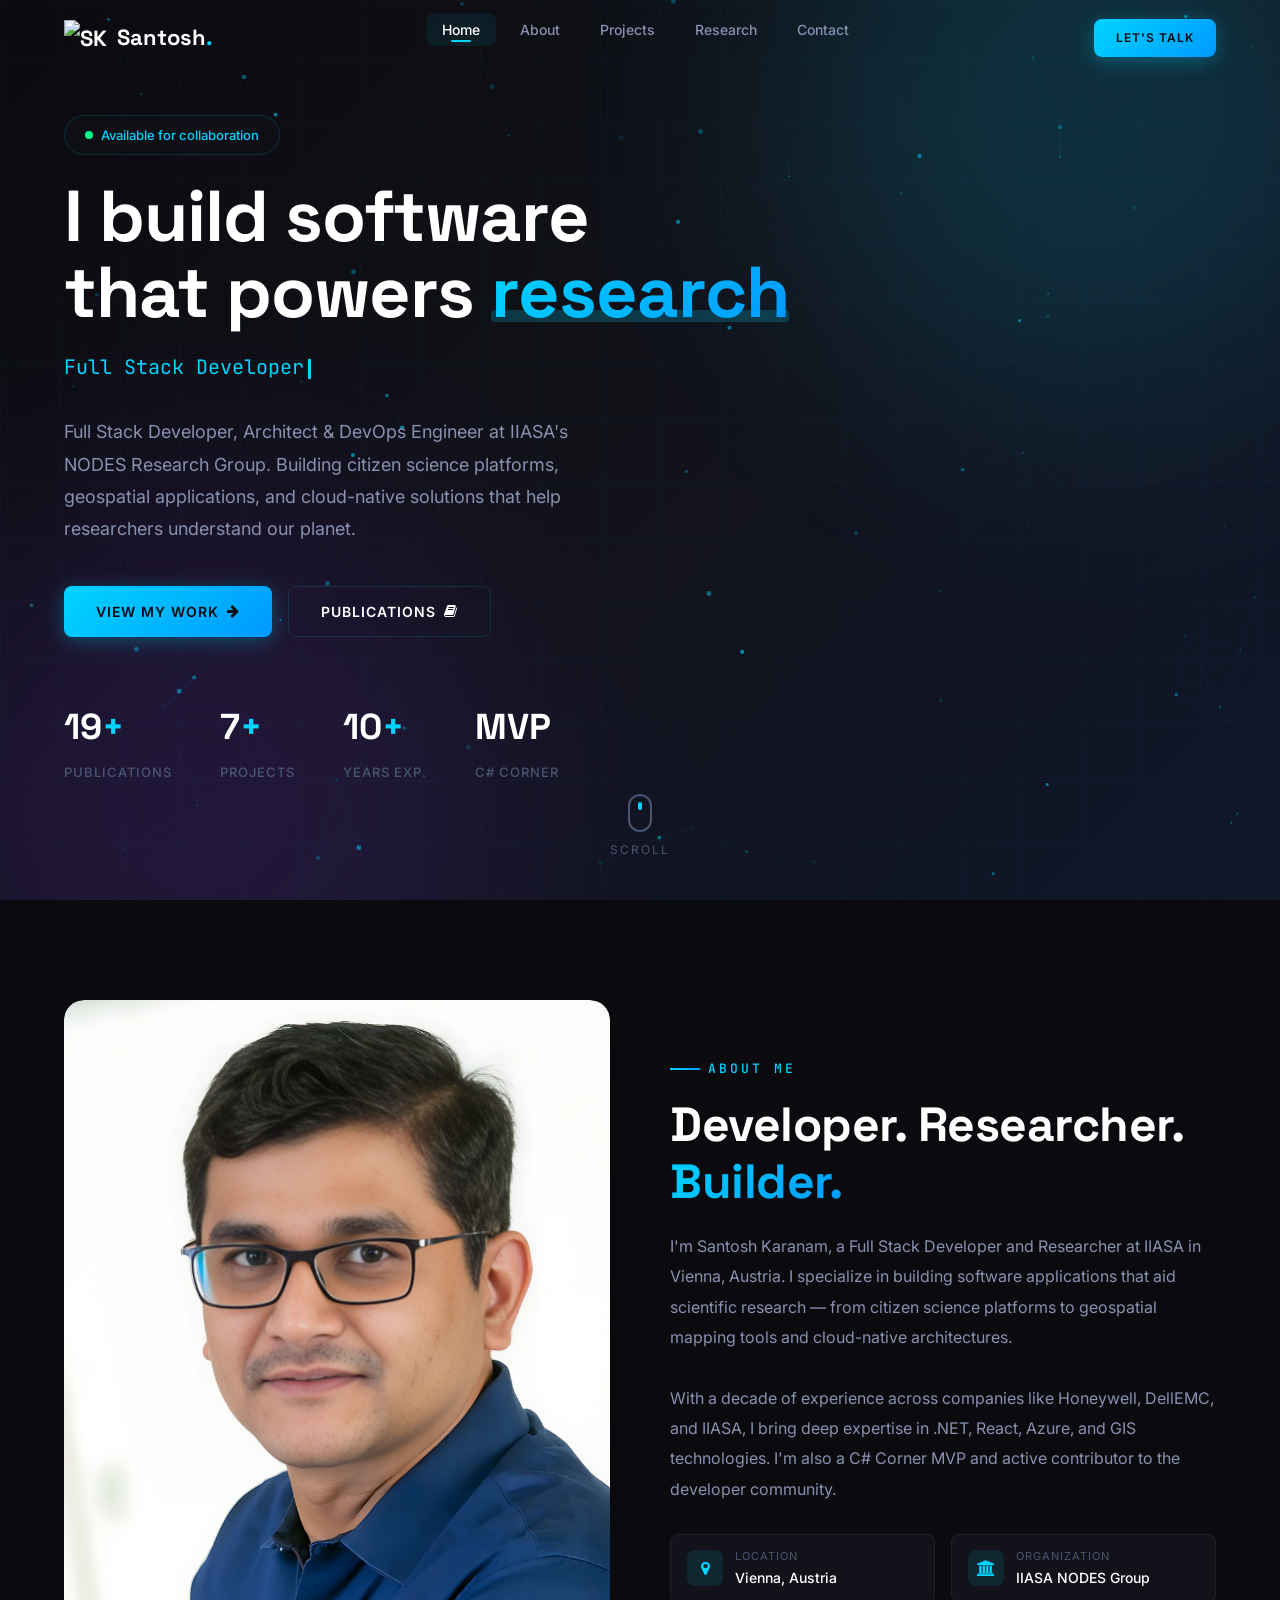
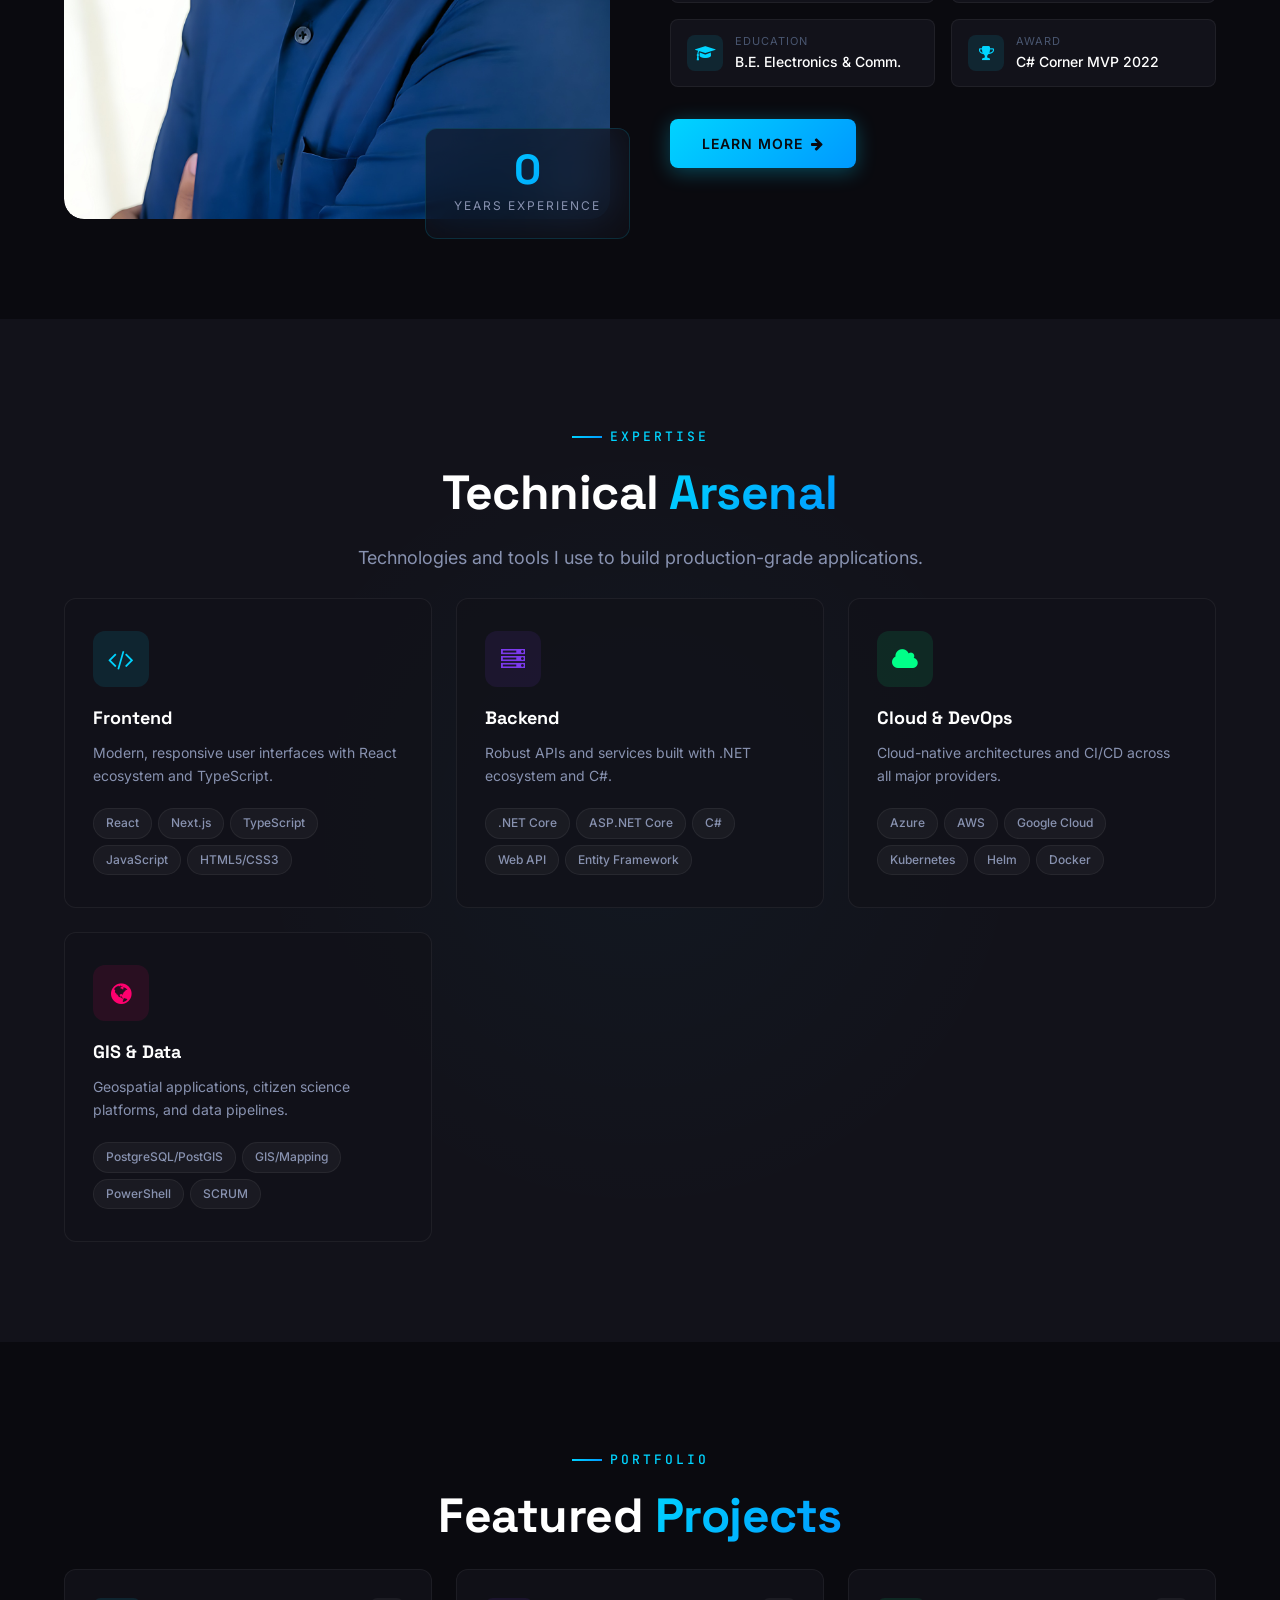
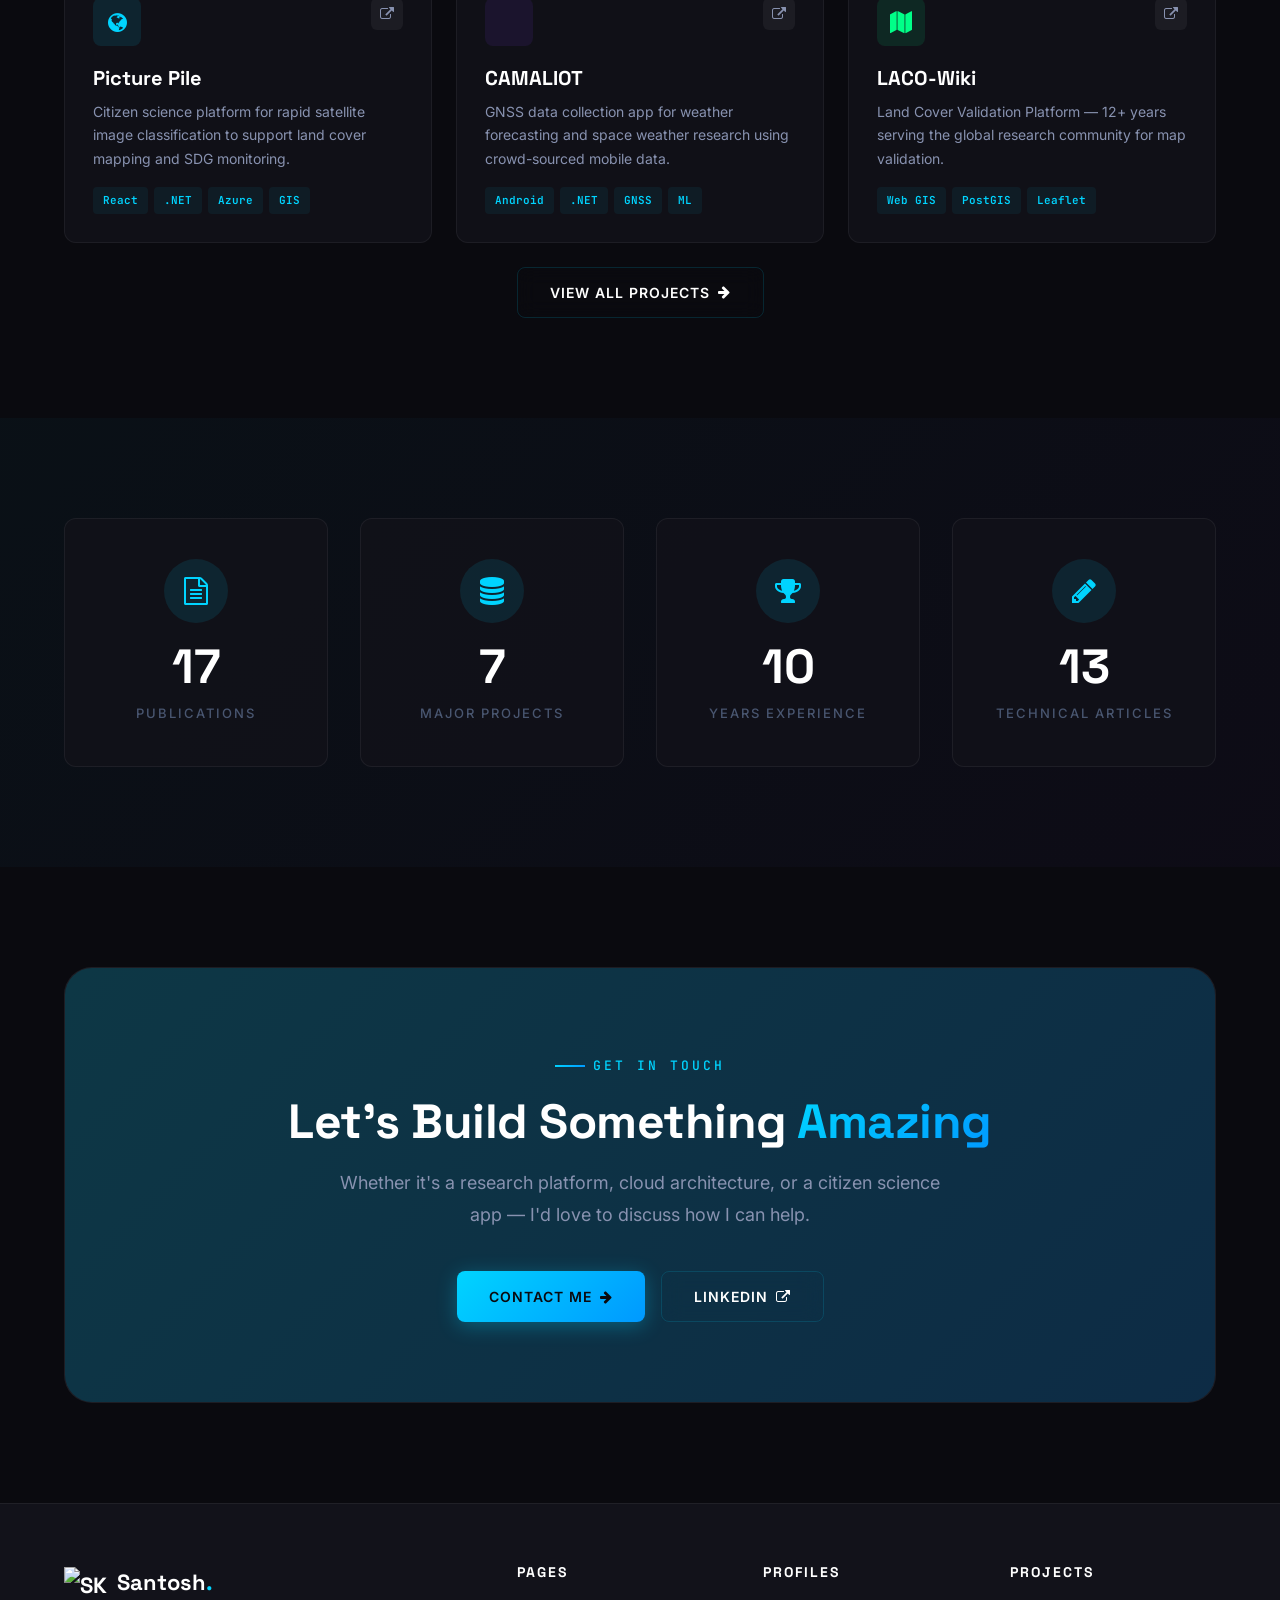
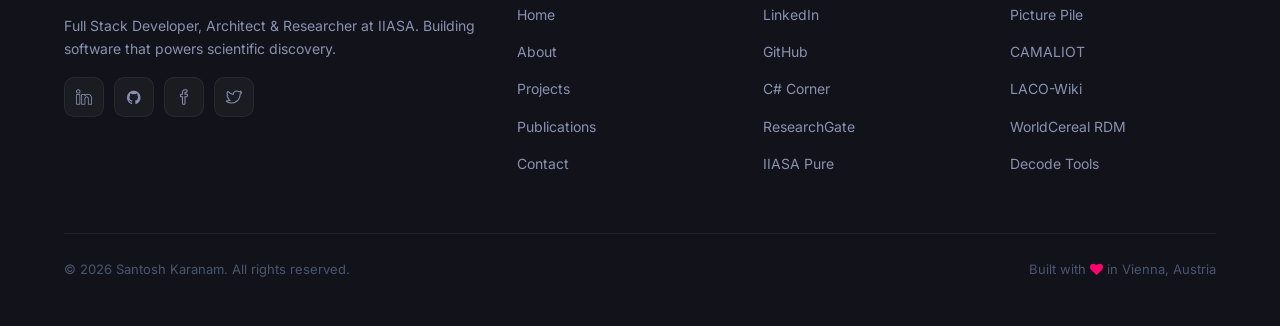
==== commit d2bcb19e: "updae js like and images" ====
--- a/index.html
+++ b/index.html
@@ -370,7 +370,7 @@
 
   <a href="#" class="back-to-top"><i class="fa fa-chevron-up"></i></a>
 
-  <script src="assets/js/jquery.min.js"></script>
+  <script src="assets/js/jquery-min.js"></script>
   <script src="assets/js/main.js"></script>
 </body>
 </html>
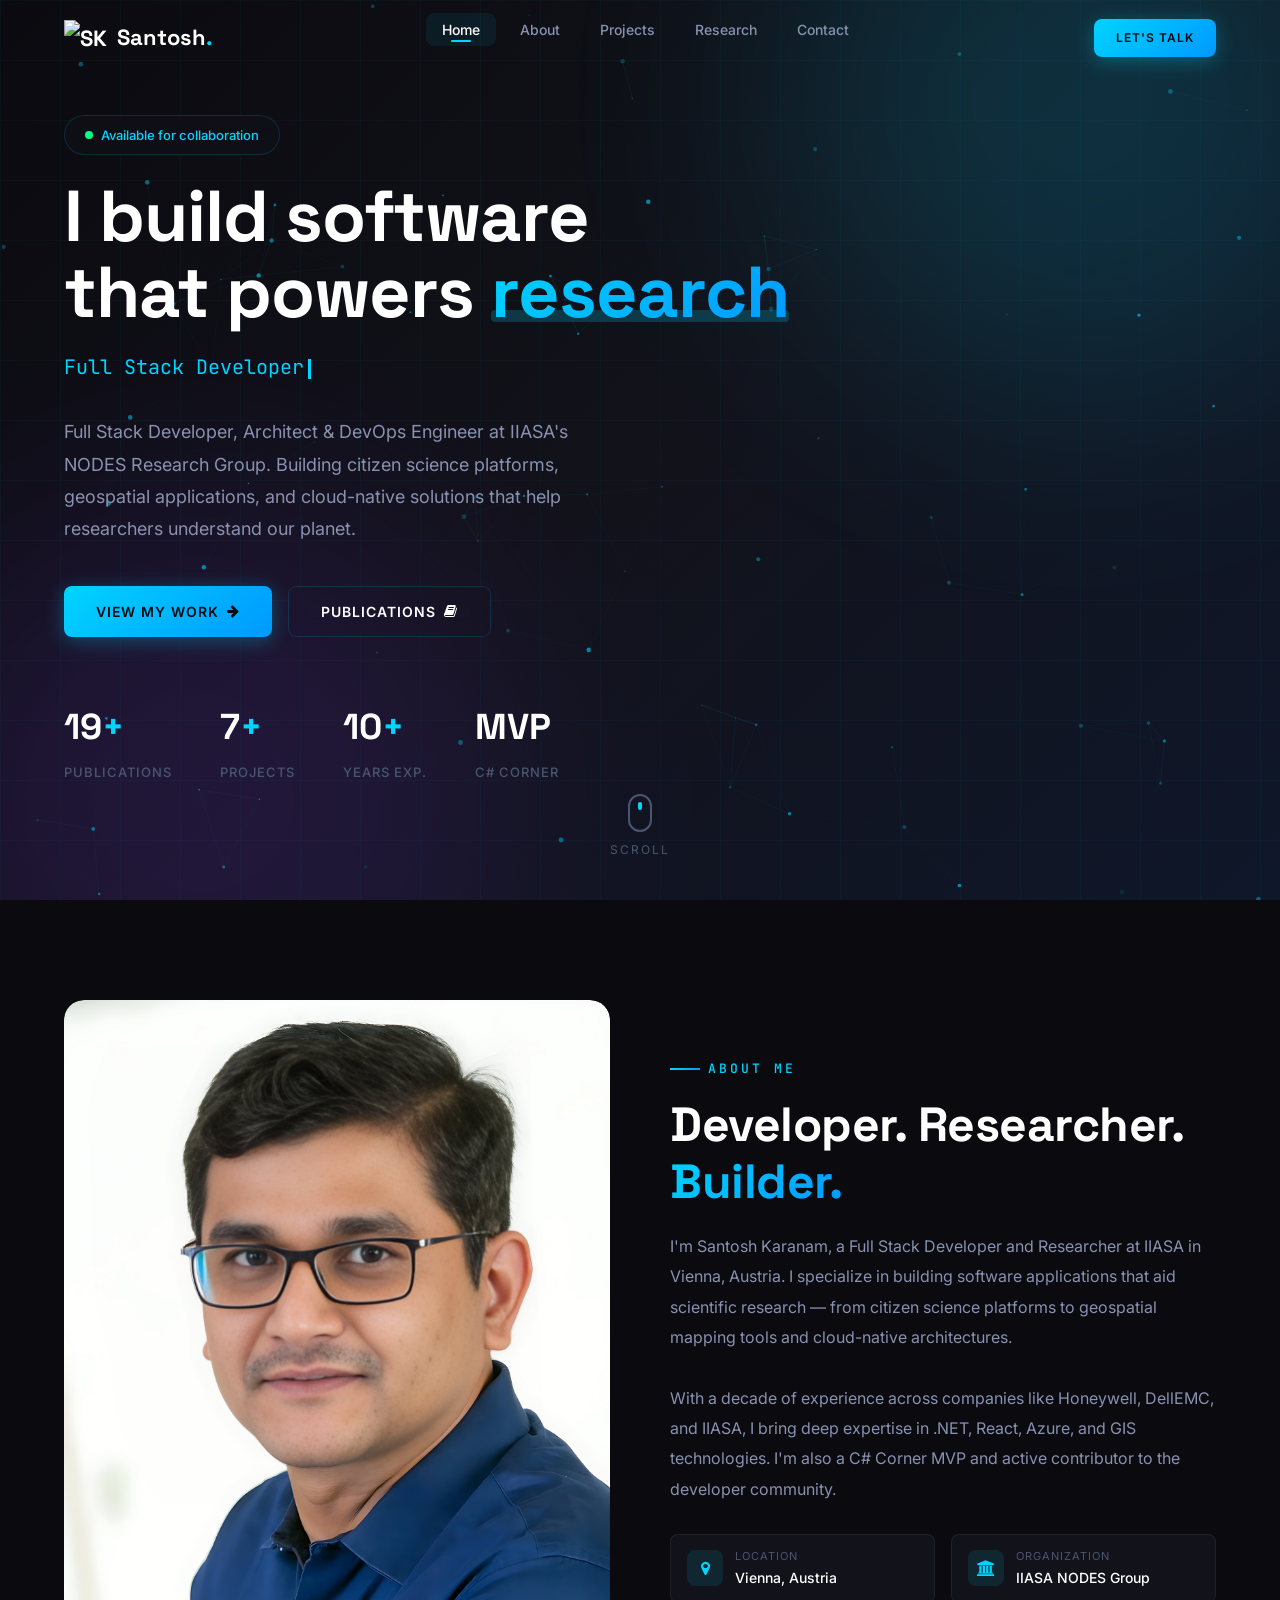
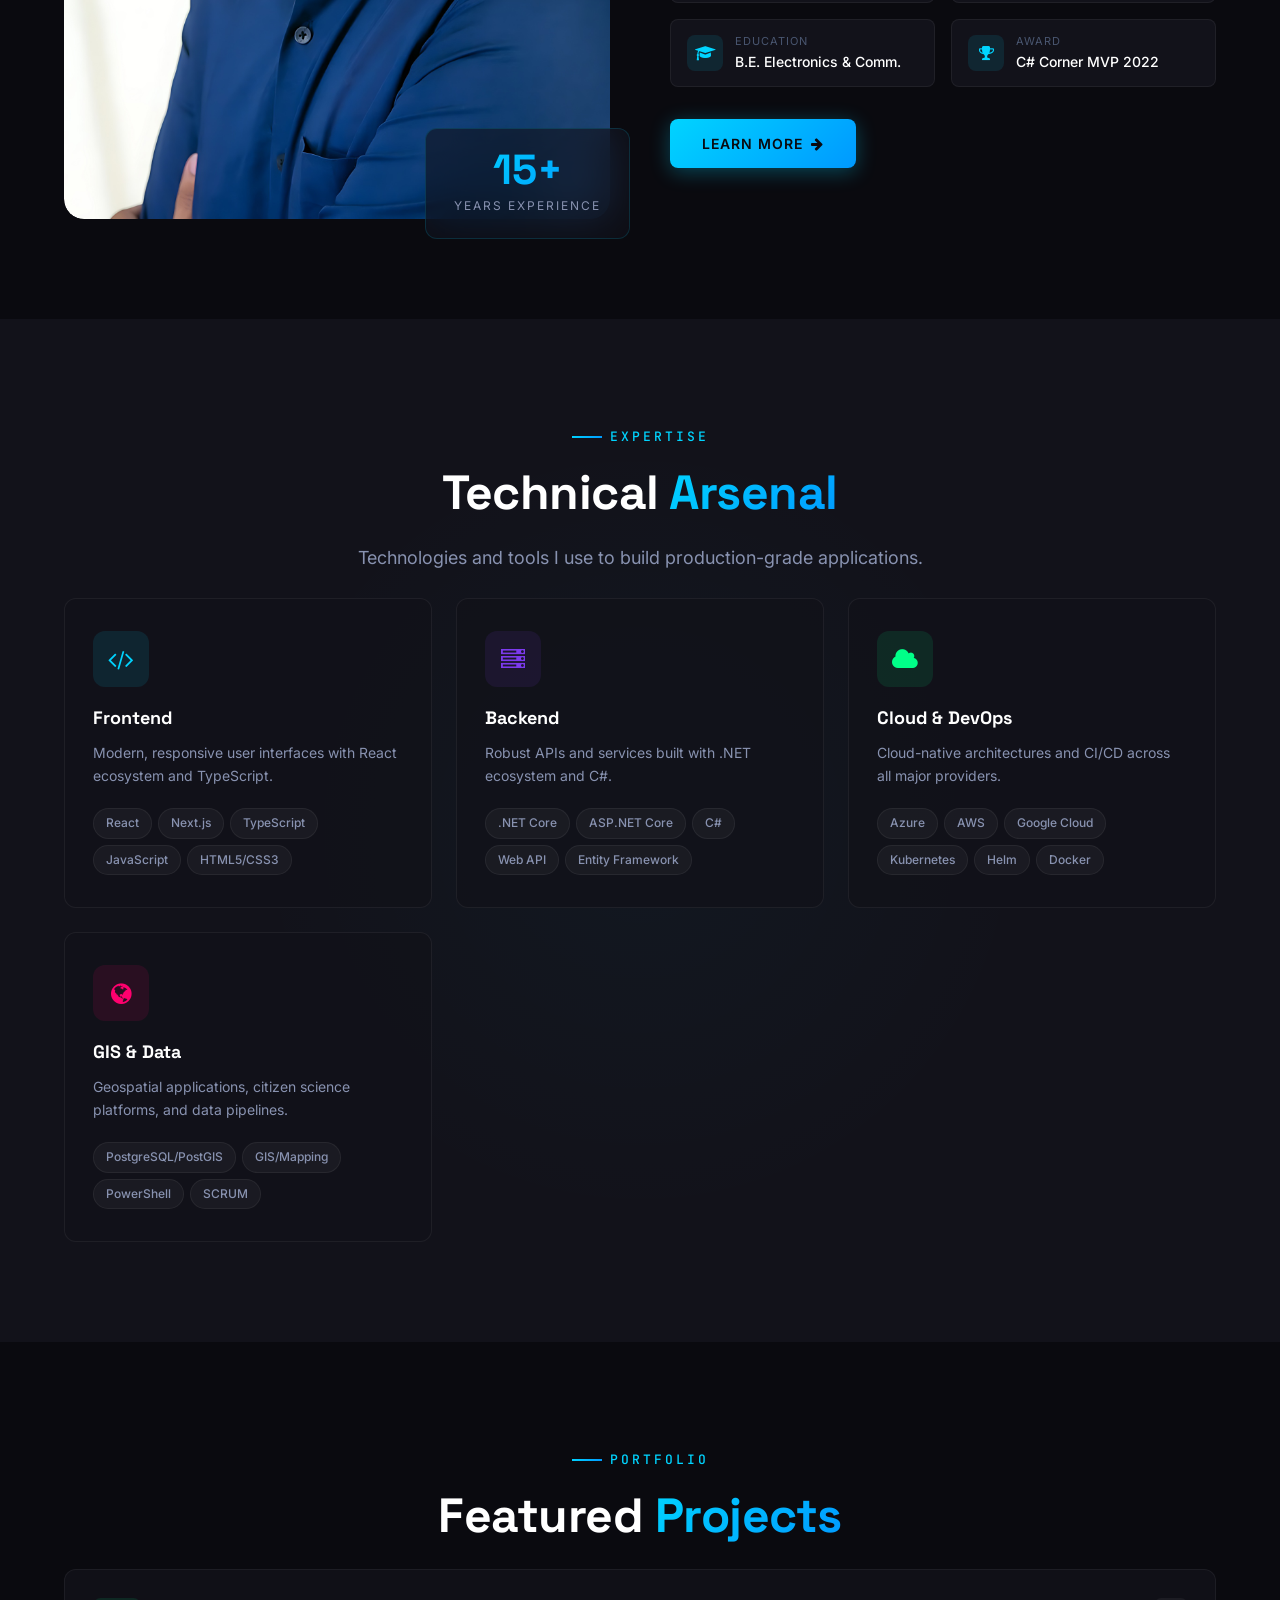
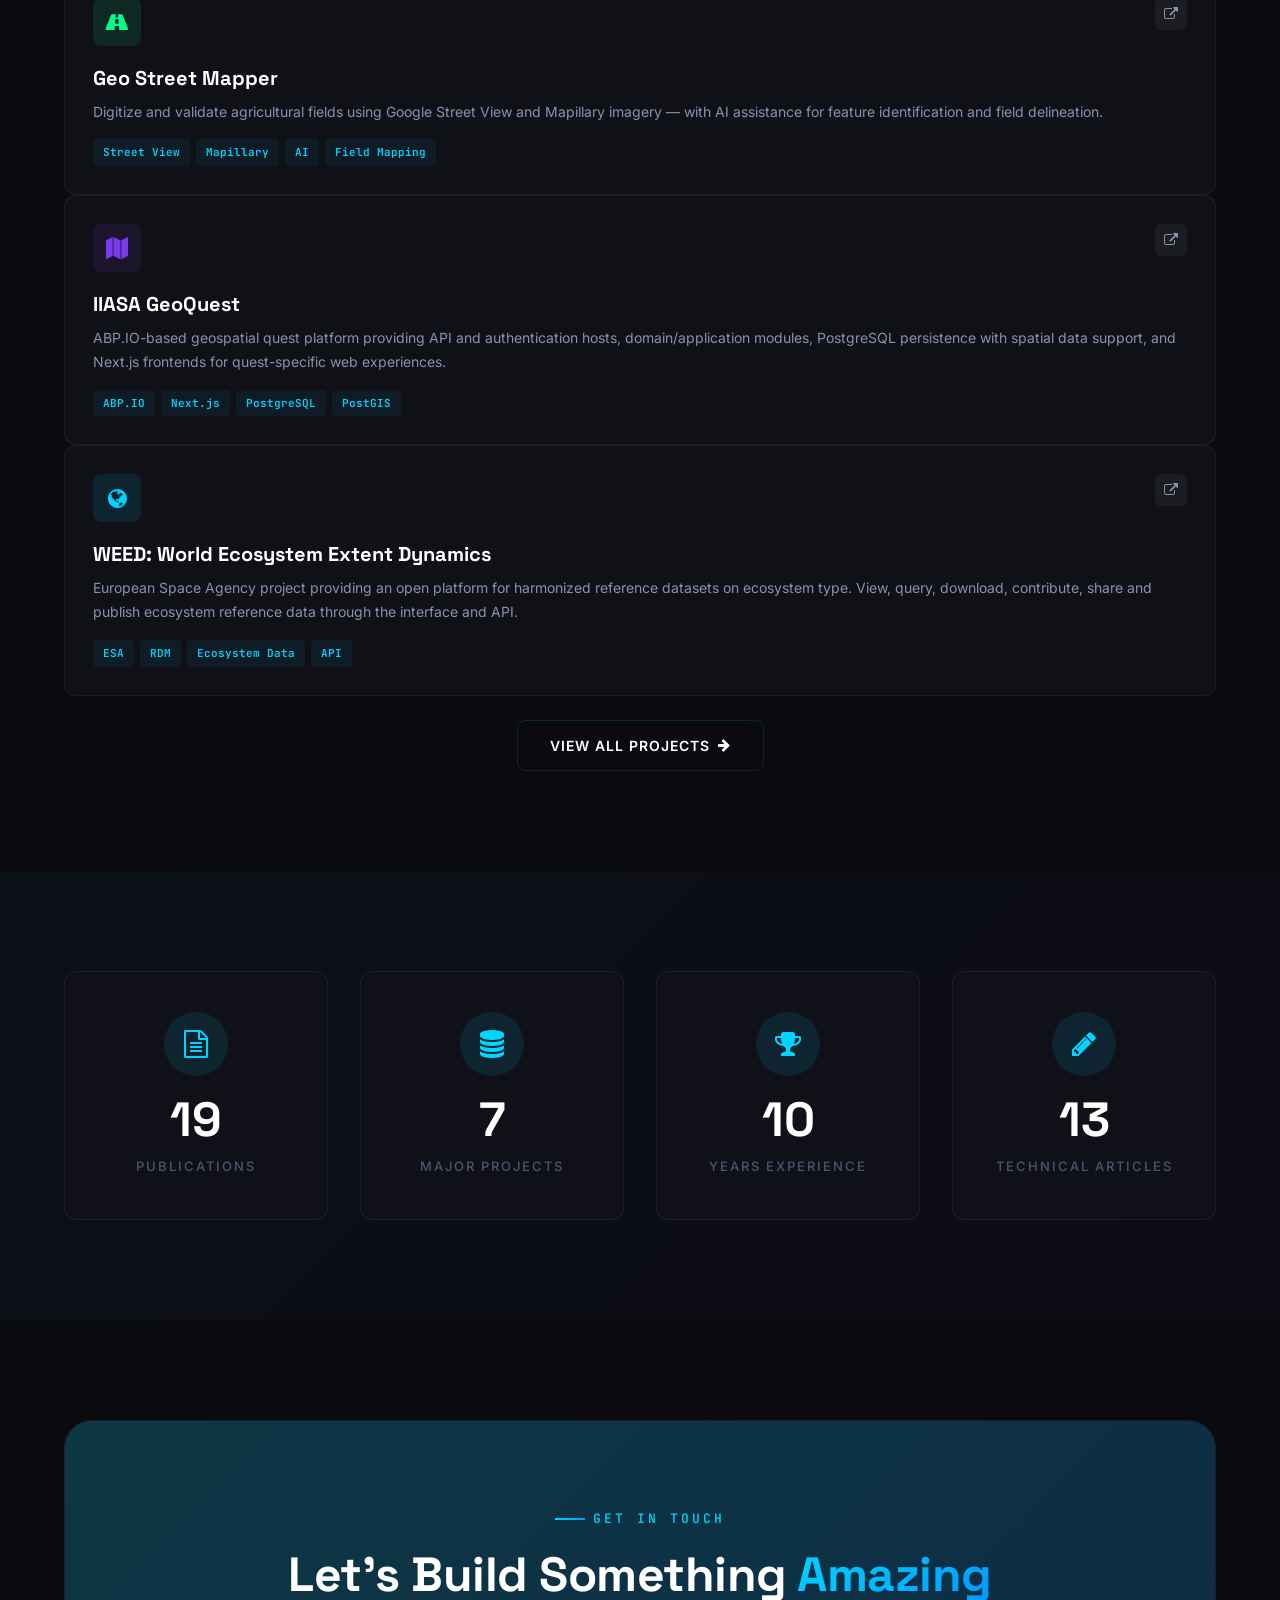
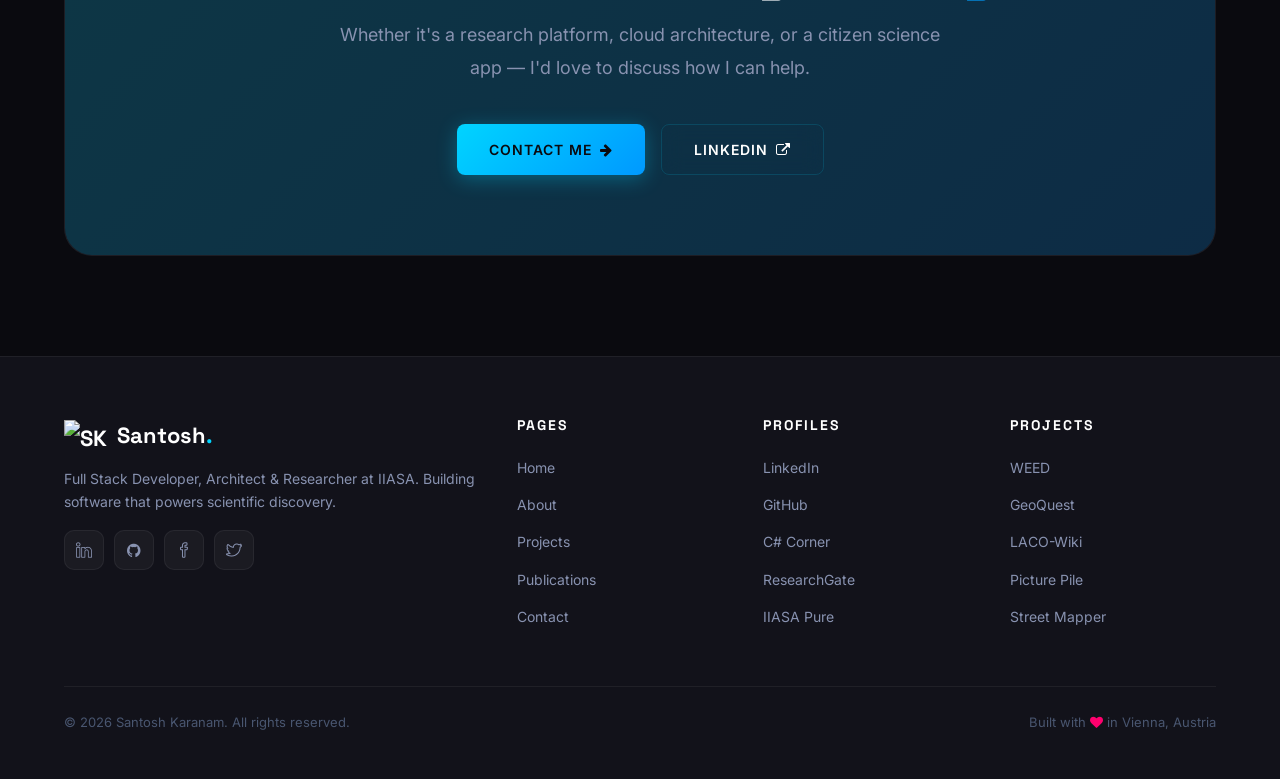
==== commit 295535c2: "updae js like and images" ====
--- a/index.html
+++ b/index.html
@@ -112,7 +112,7 @@
             <img src="assets/img/about/about-1.jpg" alt="Santosh Karanam">
           </div>
           <div class="about-experience-badge">
-            <span class="number" data-count="10">0</span>
+            <span class="number" data-count="10">15+</span>
             <span class="text">Years Experience</span>
           </div>
         </div>
@@ -217,53 +217,39 @@
         <span class="section-label reveal" style="justify-content:center;">Portfolio</span>
         <h2 class="section-title reveal delay-1">Featured <span class="gradient-text">Projects</span></h2>
       </div>
-      <div class="projects-grid stagger-reveal">
-        <div class="project-card tilt-card" data-category="citizen-science">
+      <div class="project-card tilt-card" data-category="gis">
+          <div class="project-card-header">
+            <div class="project-icon" style="background:rgba(0,255,136,0.1);color:var(--accent-green);"><i class="fa fa-road"></i></div>
+            <div class="project-links"><a href="https://geo-streetmapper.iiasa.ac.at/" target="_blank"><i class="fa fa-external-link"></i></a></div>
+          </div>
+          <div class="project-card-body">
+            <h3>Geo Street Mapper</h3>
+            <p>Digitize and validate agricultural fields using Google Street View and Mapillary imagery — with AI assistance for feature identification and field delineation.</p>
+            <div class="project-tech"><span>Street View</span><span>Mapillary</span><span>AI</span><span>Field Mapping</span></div>
+          </div>
+        </div>
+       <div class="project-card tilt-card" data-category="gis">
+          <div class="project-card-header">
+            <div class="project-icon" style="background:rgba(124,58,237,0.1);color:var(--accent-purple);"><i class="fa fa-map"></i></div>
+            <div class="project-links"><a href="https://geoquest.iiasa.ac.at/" target="_blank"><i class="fa fa-external-link"></i></a></div>
+          </div>
+          <div class="project-card-body">
+            <h3>IIASA GeoQuest</h3>
+            <p>ABP.IO-based geospatial quest platform providing API and authentication hosts, domain/application modules, PostgreSQL persistence with spatial data support, and Next.js frontends for quest-specific web experiences.</p>
+            <div class="project-tech"><span>ABP.IO</span><span>Next.js</span><span>PostgreSQL</span><span>PostGIS</span></div>
+          </div>
+        </div>
+        <div class="project-card tilt-card" data-category="environment">
           <div class="project-card-header">
             <div class="project-icon" style="background:rgba(0,212,255,0.1);color:var(--accent-cyan);"><i class="fa fa-globe"></i></div>
-            <div class="project-links">
-              <a href="https://pppui.cloud.geo-wiki.org/" target="_blank" title="Visit"><i class="fa fa-external-link"></i></a>
-            </div>
+            <div class="project-links"><a href="https://weed-rdm.iiasa.ac.at/" target="_blank"><i class="fa fa-external-link"></i></a></div>
           </div>
           <div class="project-card-body">
-            <h3>Picture Pile</h3>
-            <p>Citizen science platform for rapid satellite image classification to support land cover mapping and SDG monitoring.</p>
-            <div class="project-tech">
-              <span>React</span><span>.NET</span><span>Azure</span><span>GIS</span>
-            </div>
-          </div>
-        </div>
-        <div class="project-card tilt-card" data-category="mobile">
-          <div class="project-card-header">
-            <div class="project-icon" style="background:rgba(124,58,237,0.1);color:var(--accent-purple);"><i class="fa fa-satellite"></i></div>
-            <div class="project-links">
-              <a href="https://www.camaliot.org/" target="_blank" title="Visit"><i class="fa fa-external-link"></i></a>
-            </div>
-          </div>
-          <div class="project-card-body">
-            <h3>CAMALIOT</h3>
-            <p>GNSS data collection app for weather forecasting and space weather research using crowd-sourced mobile data.</p>
-            <div class="project-tech">
-              <span>Android</span><span>.NET</span><span>GNSS</span><span>ML</span>
-            </div>
-          </div>
-        </div>
-        <div class="project-card tilt-card" data-category="gis">
-          <div class="project-card-header">
-            <div class="project-icon" style="background:rgba(0,255,136,0.1);color:var(--accent-green);"><i class="fa fa-map"></i></div>
-            <div class="project-links">
-              <a href="https://laco-wiki.net" target="_blank" title="Visit"><i class="fa fa-external-link"></i></a>
-            </div>
-          </div>
-          <div class="project-card-body">
-            <h3>LACO-Wiki</h3>
-            <p>Land Cover Validation Platform — 12+ years serving the global research community for map validation.</p>
-            <div class="project-tech">
-              <span>Web GIS</span><span>PostGIS</span><span>Leaflet</span>
-            </div>
-          </div>
-        </div>
-      </div>
+            <h3>WEED: World Ecosystem Extent Dynamics</h3>
+            <p>European Space Agency project providing an open platform for harmonized reference datasets on ecosystem type. View, query, download, contribute, share and publish ecosystem reference data through the interface and API.</p>
+            <div class="project-tech"><span>ESA</span><span>RDM</span><span>Ecosystem Data</span><span>API</span></div>
+          </div>
+        </div>
       <div class="text-center mt-4">
         <a href="projects.html" class="btn btn-outline ripple-btn magnetic-hover">View All Projects <i class="fa fa-arrow-right"></i></a>
       </div>
@@ -353,11 +339,11 @@
         <div>
           <h4 class="footer-heading">Projects</h4>
           <ul class="footer-links">
+            <li><a href="https://weed-rdm.iiasa.ac.at/" target="_blank">WEED</a></li>
+            <li><a href="https://geoquest.iiasa.ac.at/" target="_blank">GeoQuest</a></li>
+            <li><a href="https://laco-wiki.net" target="_blank">LACO-Wiki</a></li>
             <li><a href="https://pppui.cloud.geo-wiki.org/" target="_blank">Picture Pile</a></li>
-            <li><a href="https://www.camaliot.org/" target="_blank">CAMALIOT</a></li>
-            <li><a href="https://laco-wiki.net" target="_blank">LACO-Wiki</a></li>
-            <li><a href="https://worldcereal-rdm.geo-wiki.org/" target="_blank">WorldCereal RDM</a></li>
-            <li><a href="https://www.decode-tools.com/" target="_blank">Decode Tools</a></li>
+            <li><a href="https://geo-streetmapper.iiasa.ac.at/" target="_blank">Street Mapper</a></li>
           </ul>
         </div>
       </div>
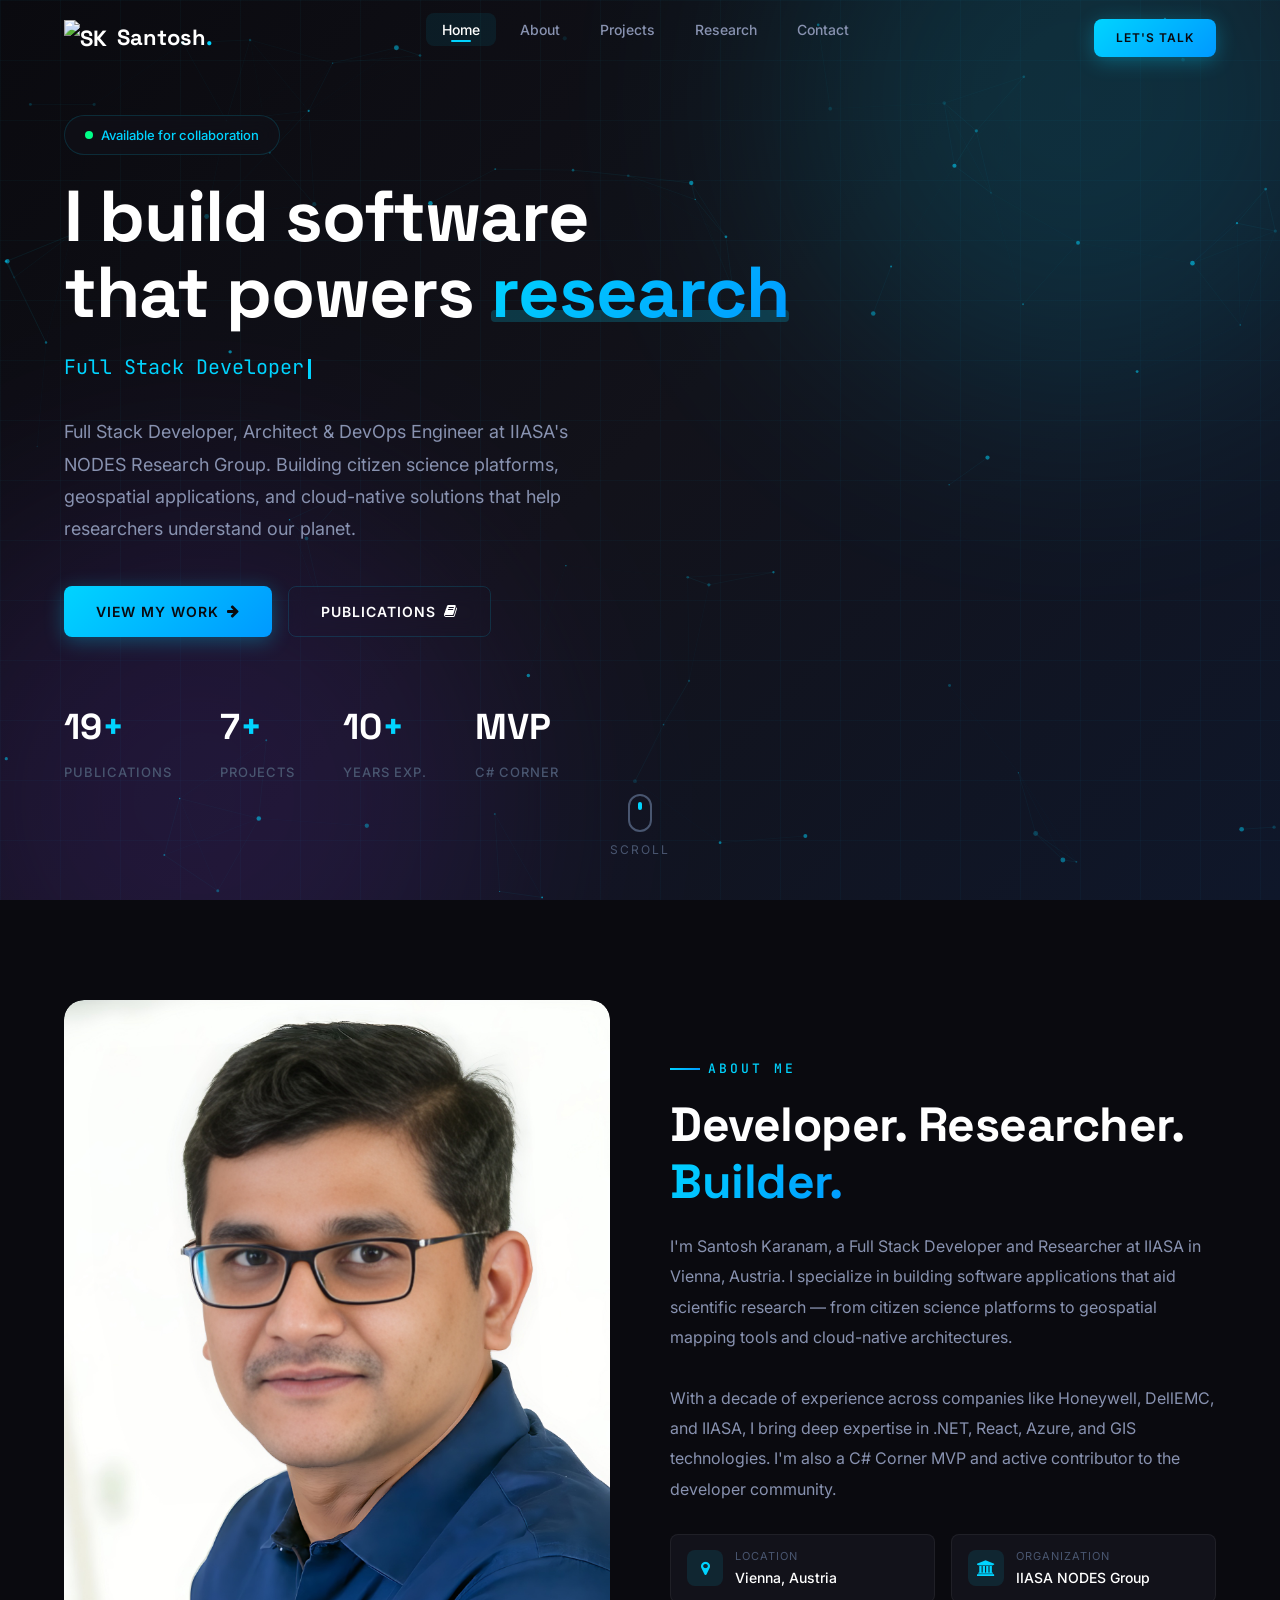
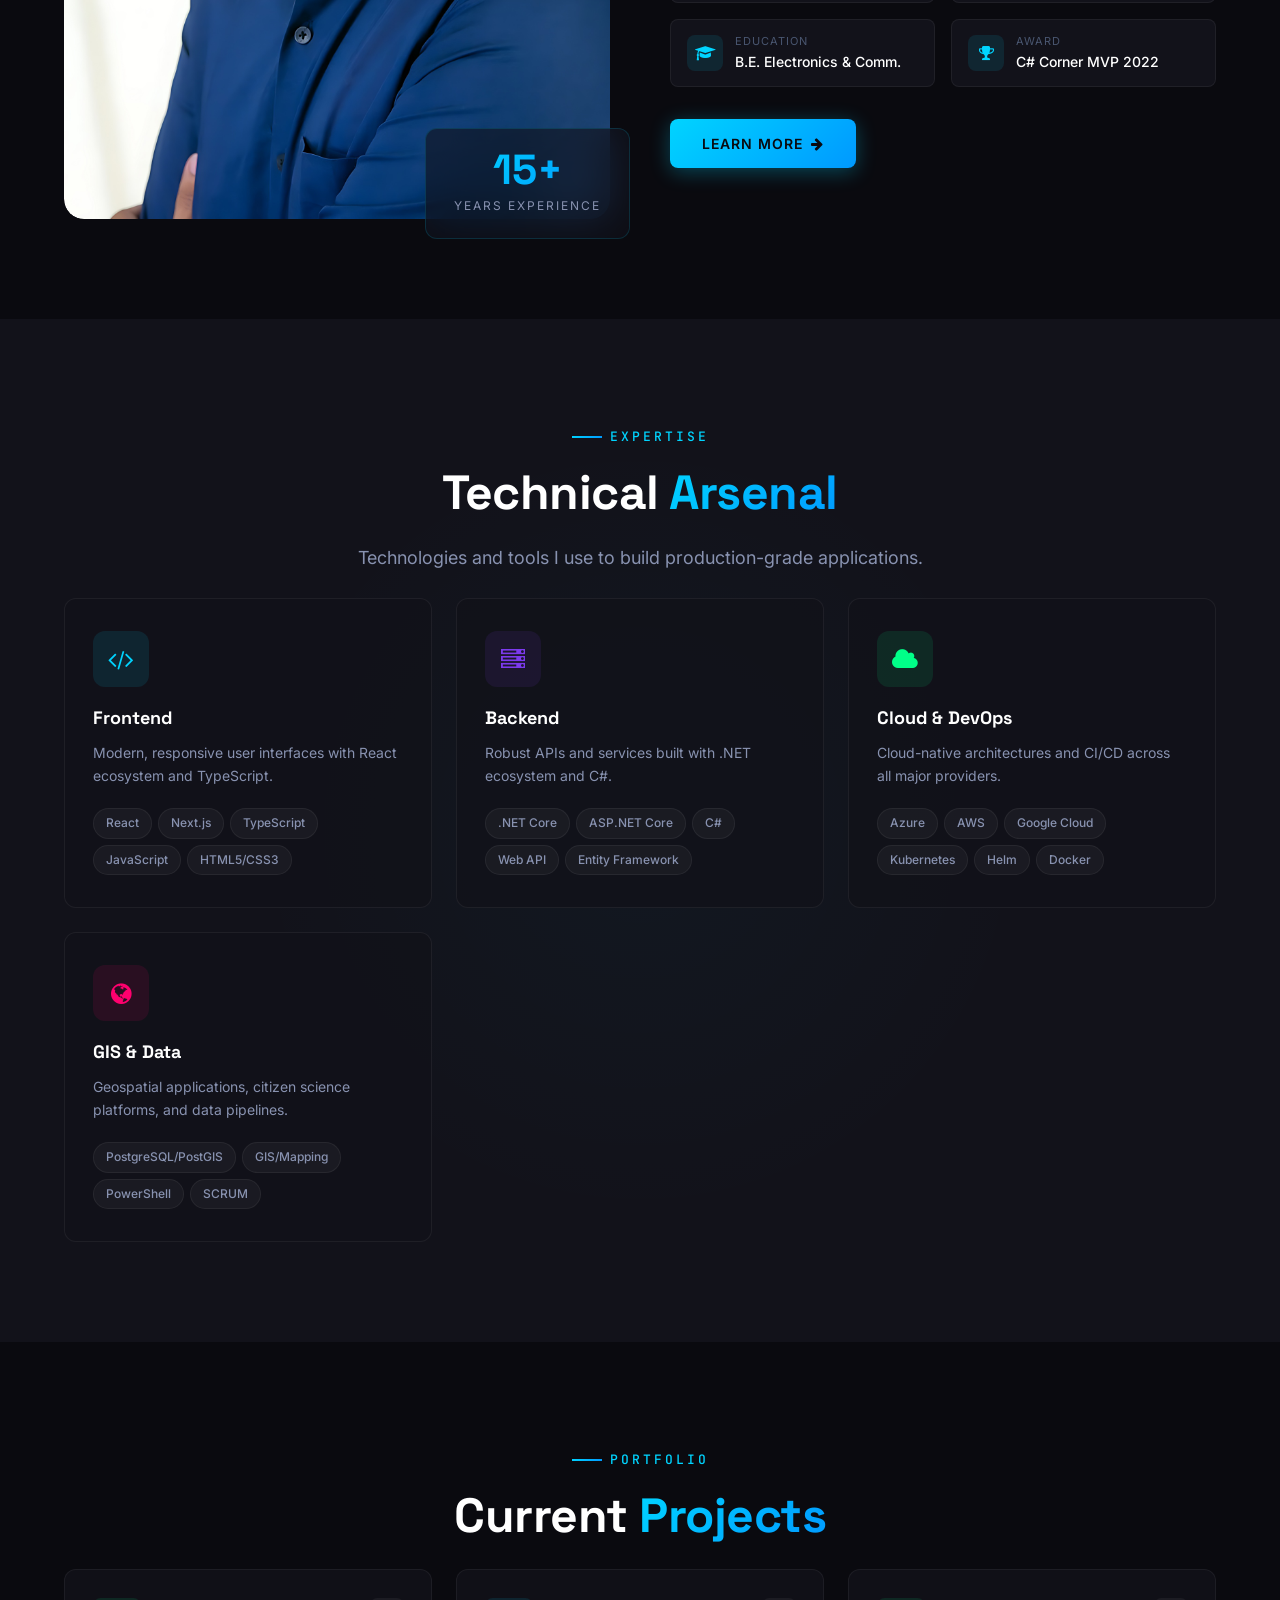
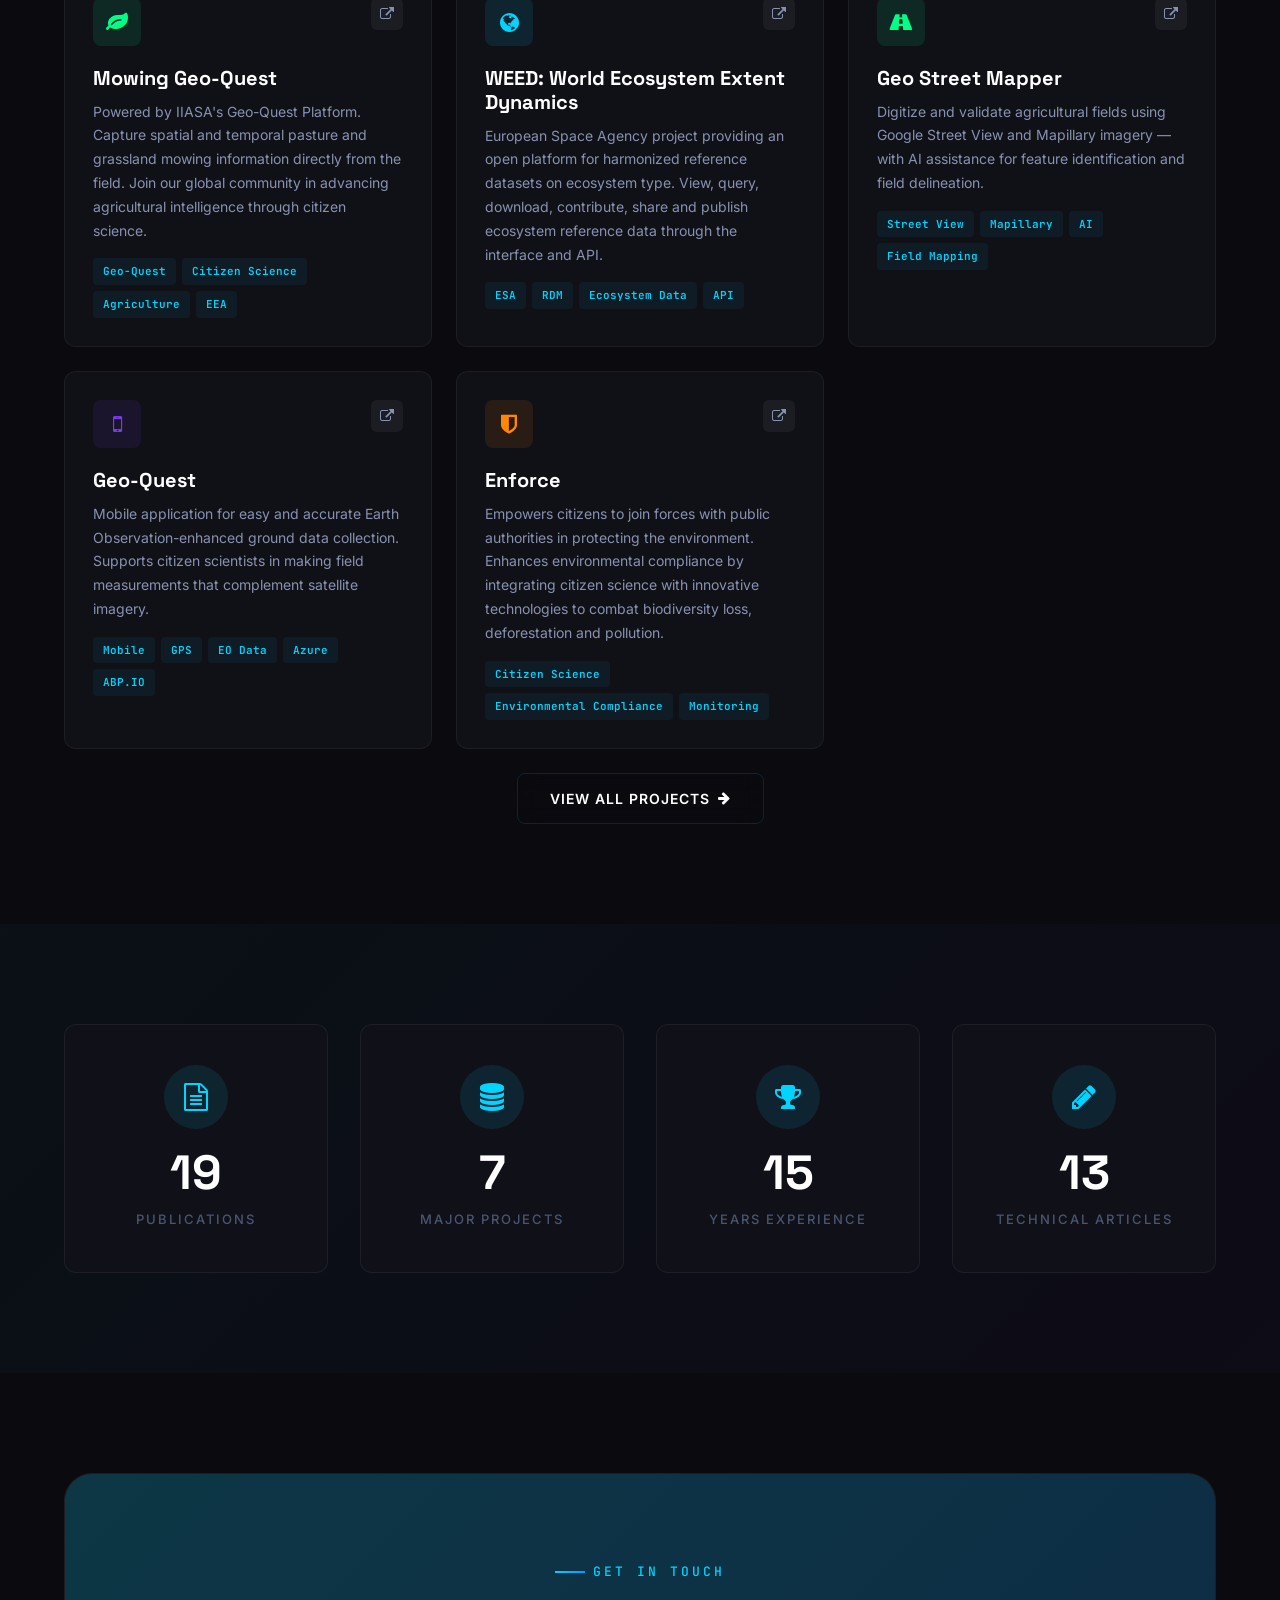
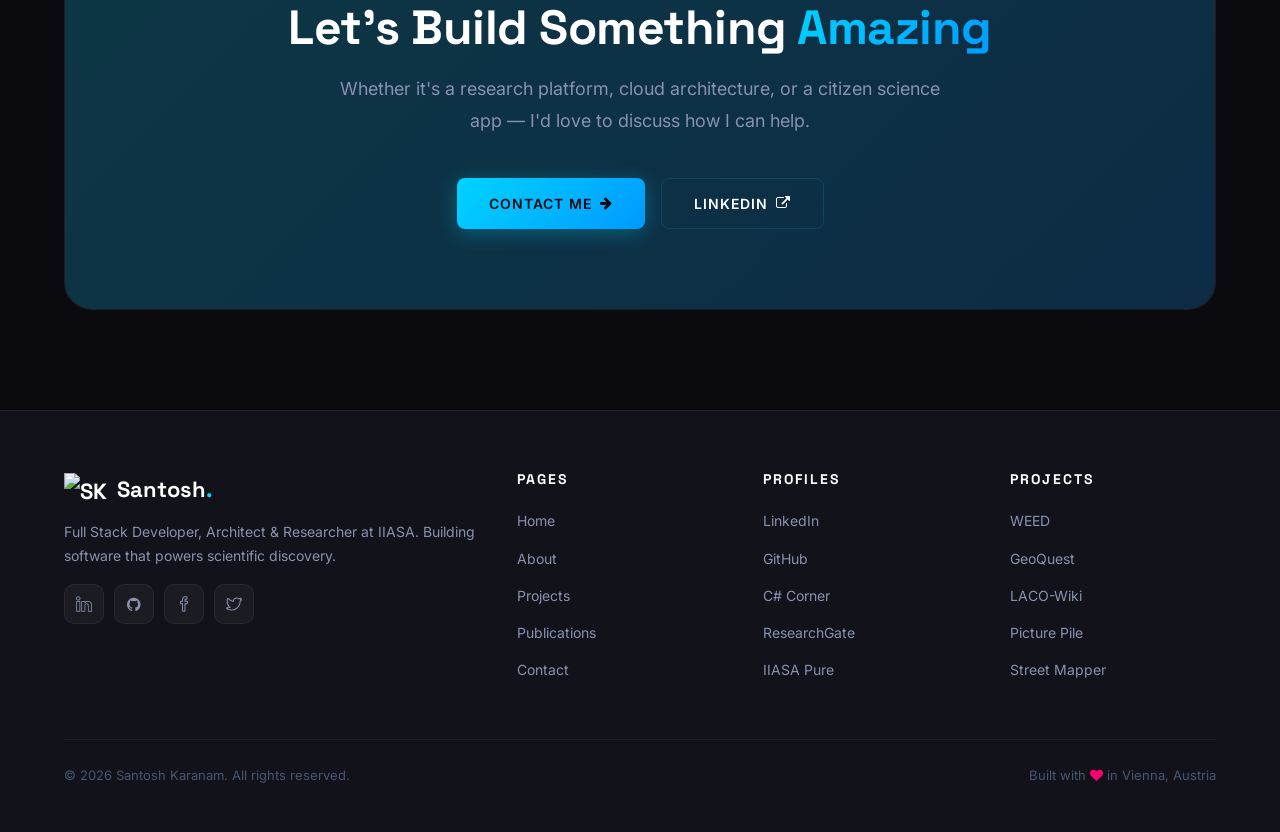
==== commit 388670a8: "update2" ====
--- a/index.html
+++ b/index.html
@@ -112,7 +112,7 @@
             <img src="assets/img/about/about-1.jpg" alt="Santosh Karanam">
           </div>
           <div class="about-experience-badge">
-            <span class="number" data-count="10">15+</span>
+            <span class="number" data-count="15">15+</span>
             <span class="text">Years Experience</span>
           </div>
         </div>
@@ -210,14 +210,37 @@
     </div>
   </section>
 
-  <!-- Featured Projects Preview -->
+  <!-- Current Projects -->
   <section class="section-padding projects-section">
     <div class="container">
       <div class="text-center mb-4">
         <span class="section-label reveal" style="justify-content:center;">Portfolio</span>
-        <h2 class="section-title reveal delay-1">Featured <span class="gradient-text">Projects</span></h2>
-      </div>
-      <div class="project-card tilt-card" data-category="gis">
+        <h2 class="section-title reveal delay-1">Current <span class="gradient-text">Projects</span></h2>
+      </div>
+      <div class="projects-grid stagger-reveal">
+        <div class="project-card tilt-card" data-category="citizen-science">
+          <div class="project-card-header">
+            <div class="project-icon" style="background:rgba(0,255,136,0.1);color:var(--accent-green);"><i class="fa fa-leaf"></i></div>
+            <div class="project-links"><a href="https://mowing.main.geo-wiki.org/" target="_blank"><i class="fa fa-external-link"></i></a></div>
+          </div>
+          <div class="project-card-body">
+            <h3>Mowing Geo-Quest</h3>
+            <p>Powered by IIASA's Geo-Quest Platform. Capture spatial and temporal pasture and grassland mowing information directly from the field. Join our global community in advancing agricultural intelligence through citizen science.</p>
+            <div class="project-tech"><span>Geo-Quest</span><span>Citizen Science</span><span>Agriculture</span><span>EEA</span></div>
+          </div>
+        </div>
+        <div class="project-card tilt-card" data-category="environment">
+          <div class="project-card-header">
+            <div class="project-icon" style="background:rgba(0,212,255,0.1);color:var(--accent-cyan);"><i class="fa fa-globe"></i></div>
+            <div class="project-links"><a href="https://weed-rdm.iiasa.ac.at/" target="_blank"><i class="fa fa-external-link"></i></a></div>
+          </div>
+          <div class="project-card-body">
+            <h3>WEED: World Ecosystem Extent Dynamics</h3>
+            <p>European Space Agency project providing an open platform for harmonized reference datasets on ecosystem type. View, query, download, contribute, share and publish ecosystem reference data through the interface and API.</p>
+            <div class="project-tech"><span>ESA</span><span>RDM</span><span>Ecosystem Data</span><span>API</span></div>
+          </div>
+        </div>
+        <div class="project-card tilt-card" data-category="gis">
           <div class="project-card-header">
             <div class="project-icon" style="background:rgba(0,255,136,0.1);color:var(--accent-green);"><i class="fa fa-road"></i></div>
             <div class="project-links"><a href="https://geo-streetmapper.iiasa.ac.at/" target="_blank"><i class="fa fa-external-link"></i></a></div>
@@ -228,28 +251,29 @@
             <div class="project-tech"><span>Street View</span><span>Mapillary</span><span>AI</span><span>Field Mapping</span></div>
           </div>
         </div>
-       <div class="project-card tilt-card" data-category="gis">
-          <div class="project-card-header">
-            <div class="project-icon" style="background:rgba(124,58,237,0.1);color:var(--accent-purple);"><i class="fa fa-map"></i></div>
+        <div class="project-card tilt-card" data-category="citizen-science">
+          <div class="project-card-header">
+            <div class="project-icon" style="background:rgba(124,58,237,0.1);color:var(--accent-purple);"><i class="fa fa-mobile"></i></div>
             <div class="project-links"><a href="https://geoquest.iiasa.ac.at/" target="_blank"><i class="fa fa-external-link"></i></a></div>
           </div>
           <div class="project-card-body">
-            <h3>IIASA GeoQuest</h3>
-            <p>ABP.IO-based geospatial quest platform providing API and authentication hosts, domain/application modules, PostgreSQL persistence with spatial data support, and Next.js frontends for quest-specific web experiences.</p>
-            <div class="project-tech"><span>ABP.IO</span><span>Next.js</span><span>PostgreSQL</span><span>PostGIS</span></div>
+            <h3>Geo-Quest</h3>
+            <p>Mobile application for easy and accurate Earth Observation-enhanced ground data collection. Supports citizen scientists in making field measurements that complement satellite imagery.</p>
+            <div class="project-tech"><span>Mobile</span><span>GPS</span><span>EO Data</span><span>Azure</span><span>ABP.IO</span></div>
           </div>
         </div>
         <div class="project-card tilt-card" data-category="environment">
           <div class="project-card-header">
-            <div class="project-icon" style="background:rgba(0,212,255,0.1);color:var(--accent-cyan);"><i class="fa fa-globe"></i></div>
-            <div class="project-links"><a href="https://weed-rdm.iiasa.ac.at/" target="_blank"><i class="fa fa-external-link"></i></a></div>
-          </div>
-          <div class="project-card-body">
-            <h3>WEED: World Ecosystem Extent Dynamics</h3>
-            <p>European Space Agency project providing an open platform for harmonized reference datasets on ecosystem type. View, query, download, contribute, share and publish ecosystem reference data through the interface and API.</p>
-            <div class="project-tech"><span>ESA</span><span>RDM</span><span>Ecosystem Data</span><span>API</span></div>
-          </div>
-        </div>
+            <div class="project-icon" style="background:rgba(255,136,0,0.1);color:var(--accent-orange);"><i class="fa fa-shield"></i></div>
+            <div class="project-links"><a href="https://enforce.main.geo-wiki.org/" target="_blank"><i class="fa fa-external-link"></i></a></div>
+          </div>
+          <div class="project-card-body">
+            <h3>Enforce</h3>
+            <p>Empowers citizens to join forces with public authorities in protecting the environment. Enhances environmental compliance by integrating citizen science with innovative technologies to combat biodiversity loss, deforestation and pollution.</p>
+            <div class="project-tech"><span>Citizen Science</span><span>Environmental Compliance</span><span>Monitoring</span></div>
+          </div>
+        </div>
+      </div>
       <div class="text-center mt-4">
         <a href="projects.html" class="btn btn-outline ripple-btn magnetic-hover">View All Projects <i class="fa fa-arrow-right"></i></a>
       </div>
@@ -272,7 +296,7 @@
         </div>
         <div class="counter-item">
           <div class="counter-icon"><i class="fa fa-trophy"></i></div>
-          <span class="counter-number" data-count="10">0</span>
+          <span class="counter-number" data-count="15">0</span>
           <span class="counter-label">Years Experience</span>
         </div>
         <div class="counter-item">
